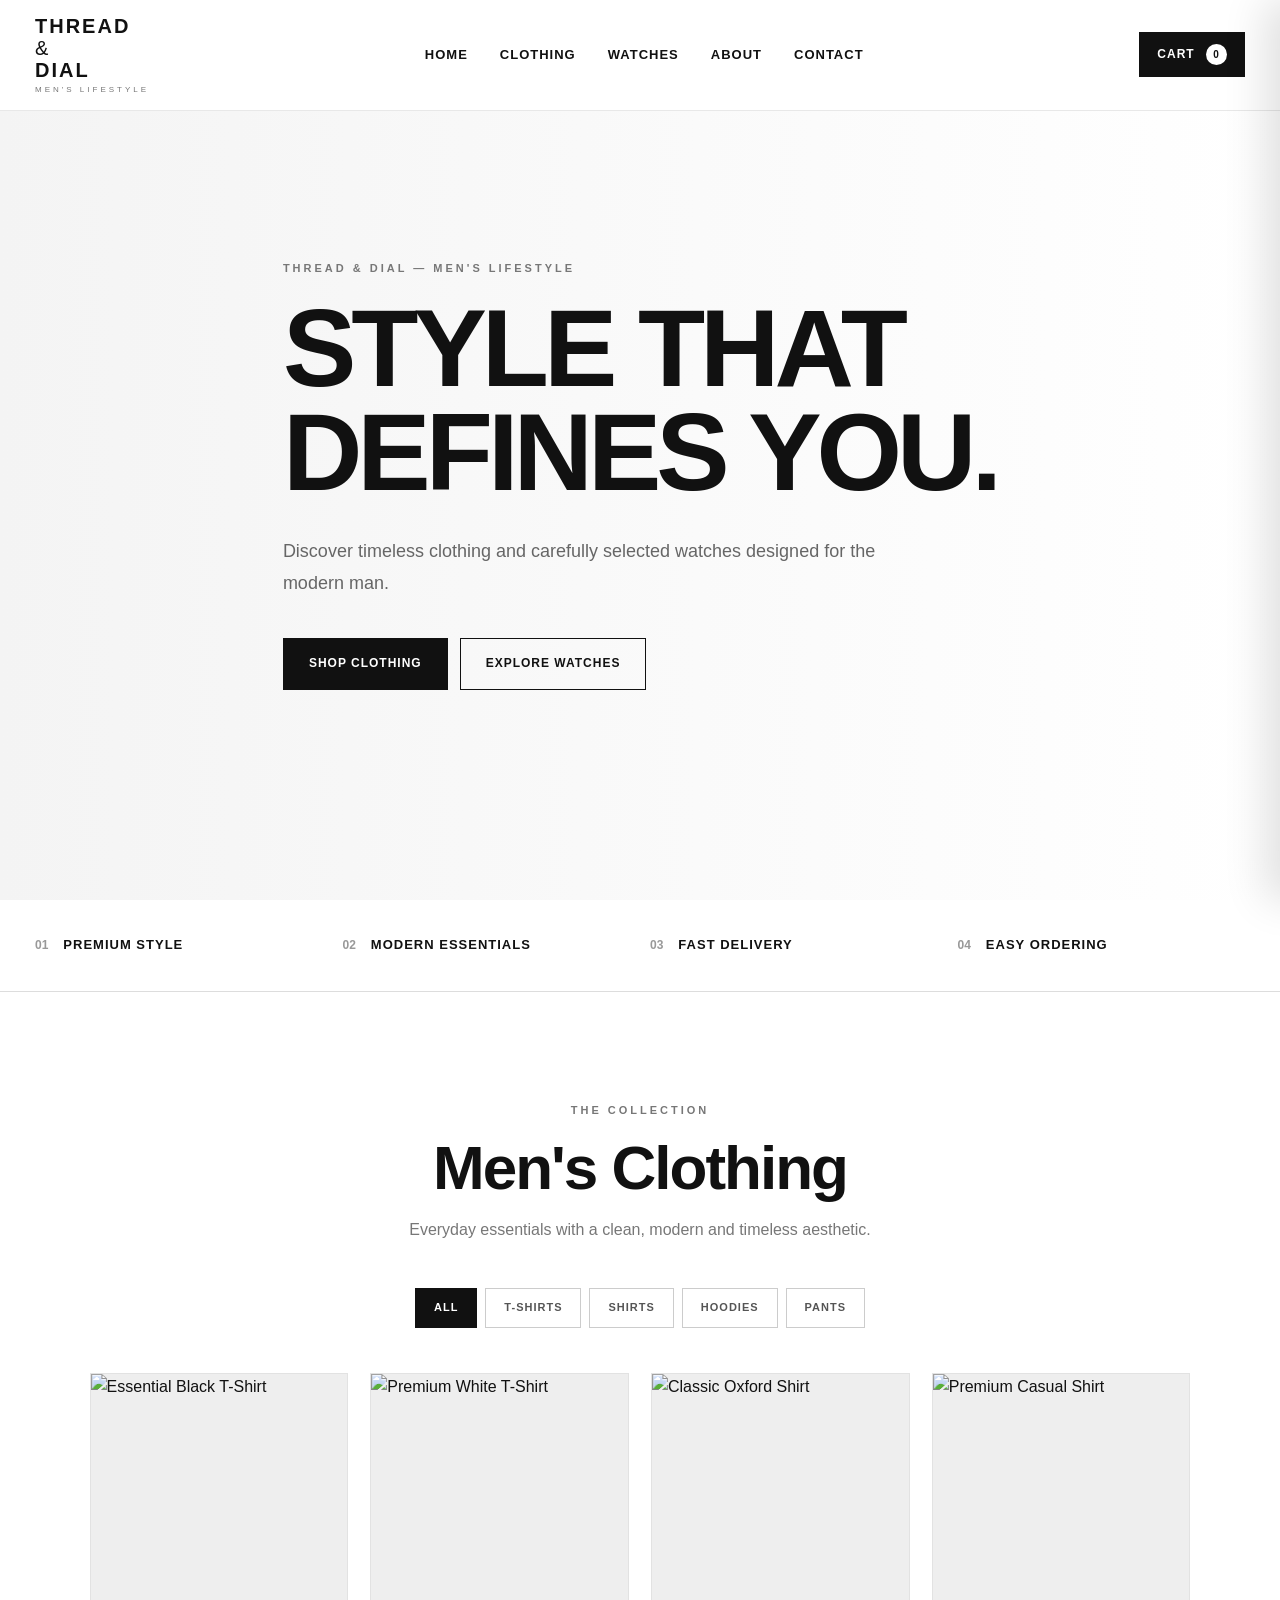
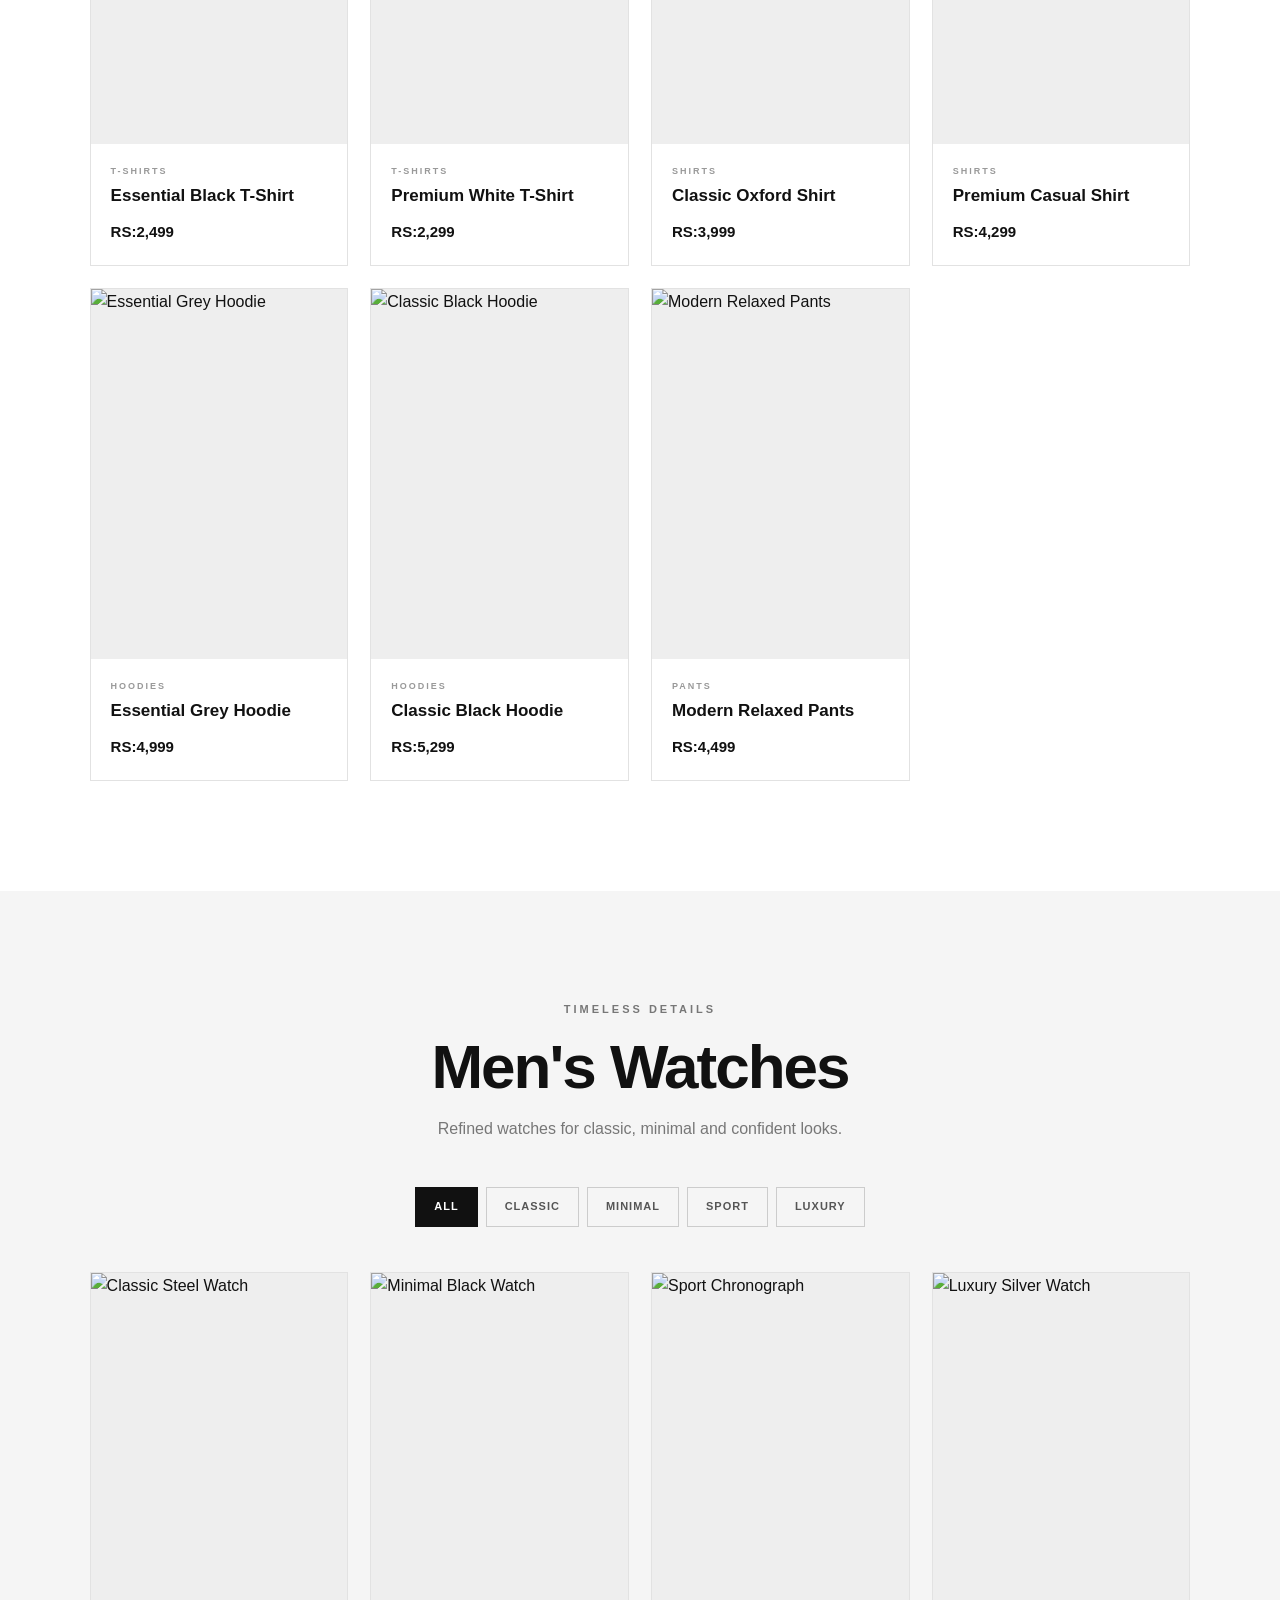
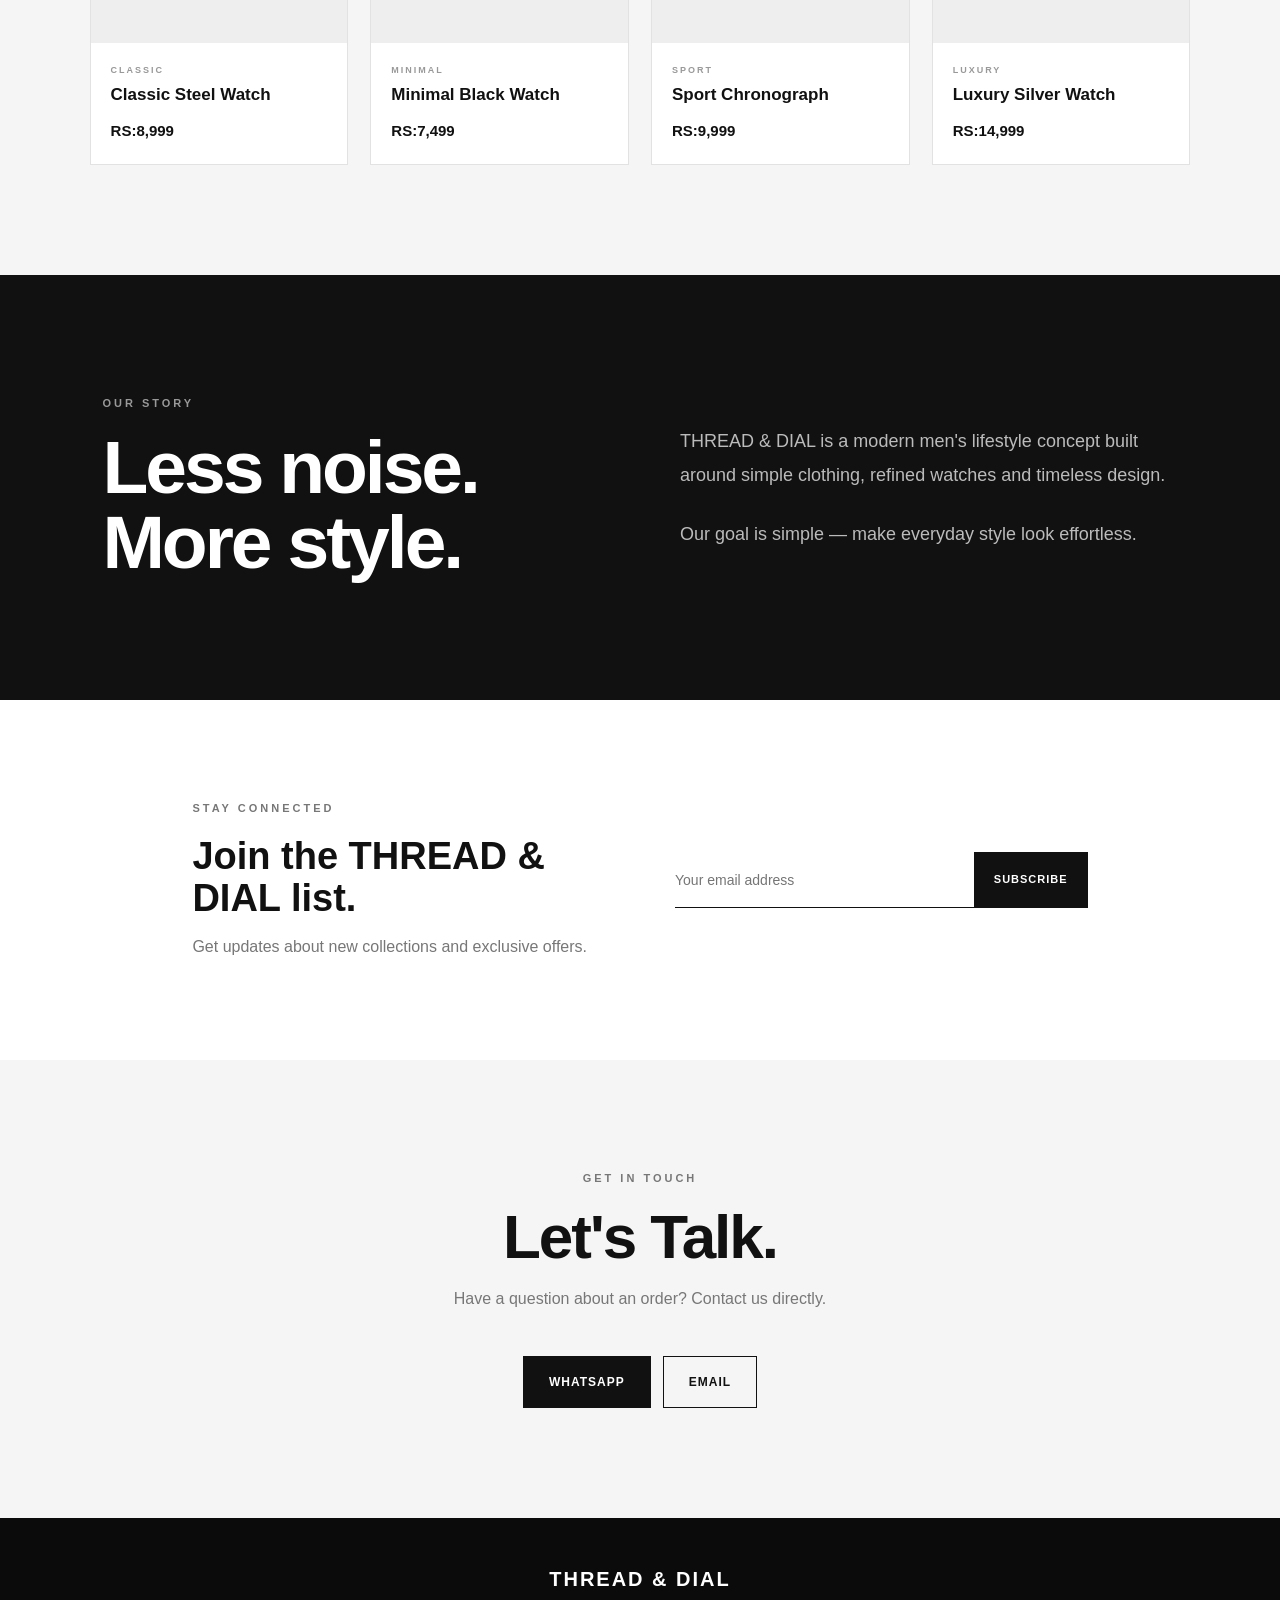
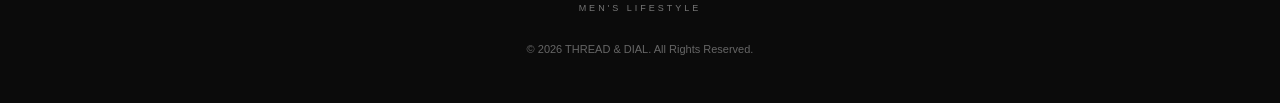
==== index.html @ 83abb614 "Create THREAD & DIAL website" ====
<!DOCTYPE html>
<html lang="en">

<head>
    <meta charset="UTF-8">
    <meta name="viewport" content="width=device-width, initial-scale=1.0">

    <title>THREAD & DIAL | Men's Lifestyle</title>

    <meta name="description"
        content="THREAD & DIAL — Modern men's clothing and watches. Timeless essentials designed for everyday style.">

    <link rel="stylesheet" href="style.css">
</head>

<body>

    <!-- ================= HEADER ================= -->

    <header class="header">

        <nav class="navbar">

            <a href="#home" class="logo">
                THREAD <span>&</span> DIAL
                <small>MEN'S LIFESTYLE</small>
            </a>

            <div class="nav-links" id="navLinks">
                <a href="#home">Home</a>
                <a href="#clothing">Clothing</a>
                <a href="#watches">Watches</a>
                <a href="#about">About</a>
                <a href="#contact">Contact</a>
            </div>

            <div class="nav-actions">

                <button class="cart-button" id="cartButton">
                    Cart
                    <span id="cartCount">0</span>
                </button>

                <button class="menu-button" id="menuButton">
                    ☰
                </button>

            </div>

        </nav>

    </header>


    <!-- ================= HERO ================= -->

    <main>

        <section class="hero" id="home">

            <div class="hero-content">

                <p class="eyebrow">
                    THREAD & DIAL — MEN'S LIFESTYLE
                </p>

                <h1>
                    STYLE THAT
                    <br>
                    DEFINES YOU.
                </h1>

                <p class="hero-text">
                    Discover timeless clothing and carefully
                    selected watches designed for the modern man.
                </p>

                <div class="hero-buttons">

                    <a href="#clothing" class="btn btn-dark">
                        Shop Clothing
                    </a>

                    <a href="#watches" class="btn btn-outline">
                        Explore Watches
                    </a>

                </div>

            </div>

        </section>


        <!-- ================= FEATURE STRIP ================= -->

        <section class="feature-strip">

            <div>
                <strong>01</strong>
                <span>Premium Style</span>
            </div>

            <div>
                <strong>02</strong>
                <span>Modern Essentials</span>
            </div>

            <div>
                <strong>03</strong>
                <span>Fast Delivery</span>
            </div>

            <div>
                <strong>04</strong>
                <span>Easy Ordering</span>
            </div>

        </section>


        <!-- ================= CLOTHING ================= -->

        <section class="products-section" id="clothing">

            <div class="section-heading">

                <p class="eyebrow">
                    THE COLLECTION
                </p>

                <h2>
                    Men's Clothing
                </h2>

                <p>
                    Everyday essentials with a clean,
                    modern and timeless aesthetic.
                </p>

            </div>


            <div class="filter-buttons clothing-filters">

                <button class="filter-btn active" data-filter="all">
                    All
                </button>

                <button class="filter-btn" data-filter="t-shirts">
                    T-Shirts
                </button>

                <button class="filter-btn" data-filter="shirts">
                    Shirts
                </button>

                <button class="filter-btn" data-filter="hoodies">
                    Hoodies
                </button>

                <button class="filter-btn" data-filter="pants">
                    Pants
                </button>

            </div>


            <div class="products-grid" id="clothingGrid"></div>

        </section>


        <!-- ================= WATCHES ================= -->

        <section class="products-section watches-section" id="watches">

            <div class="section-heading">

                <p class="eyebrow">
                    TIMELESS DETAILS
                </p>

                <h2>
                    Men's Watches
                </h2>

                <p>
                    Refined watches for classic,
                    minimal and confident looks.
                </p>

            </div>


            <div class="filter-buttons watch-filters">

                <button class="filter-btn watch-filter active"
                    data-filter="all">
                    All
                </button>

                <button class="filter-btn watch-filter"
                    data-filter="classic">
                    Classic
                </button>

                <button class="filter-btn watch-filter"
                    data-filter="minimal">
                    Minimal
                </button>

                <button class="filter-btn watch-filter"
                    data-filter="sport">
                    Sport
                </button>

                <button class="filter-btn watch-filter"
                    data-filter="luxury">
                    Luxury
                </button>

            </div>


            <div class="products-grid" id="watchesGrid"></div>

        </section>


        <!-- ================= ABOUT ================= -->

        <section class="about-section" id="about">

            <div class="about-grid">

                <div class="about-title">

                    <p class="eyebrow">
                        OUR STORY
                    </p>

                    <h2>
                        Less noise.
                        <br>
                        More style.
                    </h2>

                </div>


                <div class="about-text">

                    <p>
                        THREAD & DIAL is a modern men's lifestyle
                        concept built around simple clothing,
                        refined watches and timeless design.
                    </p>

                    <p>
                        Our goal is simple — make everyday style
                        look effortless.
                    </p>

                </div>

            </div>

        </section>


        <!-- ================= NEWSLETTER ================= -->

        <section class="newsletter">

            <div>

                <p class="eyebrow">
                    STAY CONNECTED
                </p>

                <h2>
                    Join the THREAD & DIAL list.
                </h2>

                <p>
                    Get updates about new collections
                    and exclusive offers.
                </p>

            </div>


            <form id="newsletterForm">

                <input
                    type="email"
                    placeholder="Your email address"
                    required
                >

                <button type="submit">
                    Subscribe
                </button>

                <span id="newsletterMessage"></span>

            </form>

        </section>


        <!-- ================= CONTACT ================= -->

        <section class="contact-section" id="contact">

            <div class="section-heading">

                <p class="eyebrow">
                    GET IN TOUCH
                </p>

                <h2>
                    Let's Talk.
                </h2>

                <p>
                    Have a question about an order?
                    Contact us directly.
                </p>

            </div>


            <div class="contact-buttons">

                <a
                    href="https://wa.me/923246387175"
                    target="_blank"
                    class="btn btn-dark"
                >
                    WhatsApp
                </a>

                <a
                    href="mailto:huzaifaanwar924@gmail.com"
                    class="btn btn-outline"
                >
                    Email
                </a>

            </div>

        </section>

    </main>


    <!-- ================= FOOTER ================= -->

    <footer>

        <div class="footer-logo">
            THREAD & DIAL
        </div>

        <p>
            MEN'S LIFESTYLE
        </p>

        <span>
            © 2026 THREAD & DIAL. All Rights Reserved.
        </span>

    </footer>


    <!-- ================= CART OVERLAY ================= -->

    <div
        class="overlay"
        id="checkoutOverlay"
    ></div>


    <!-- ================= CART DRAWER ================= -->

    <aside
        class="cart-drawer"
        id="cartDrawer"
    >

        <div class="cart-header">

            <div>
                <p class="eyebrow">
                    YOUR BAG
                </p>

                <h2>
                    Shopping Cart
                </h2>
            </div>

            <button id="closeCart">
                ×
            </button>

        </div>


        <div
            class="cart-items"
            id="cartItems"
        ></div>


        <div class="cart-footer">

            <div class="cart-total-row">

                <span>
                    Total
                </span>

                <strong id="cartTotal">
                    RS:0
                </strong>

            </div>


            <p class="delivery-note">
                Delivery charges: RS:200
            </p>


            <button
                class="checkout-button"
                id="checkoutButton"
            >
                Proceed to Checkout
            </button>

        </div>

    </aside>


    <!-- ================= CHECKOUT MODAL ================= -->

    <div
        class="checkout-modal"
        id="checkoutModal"
    >

        <div
            class="checkout-box"
            id="checkoutContent"
        >

            <div class="checkout-header">

                <div>

                    <p class="eyebrow">
                        ORDER DETAILS
                    </p>

                    <h2>
                        Checkout
                    </h2>

                </div>

                <button id="closeCheckout">
                    ×
                </button>

            </div>


            <form id="orderForm">

                <div class="checkout-grid">

                    <div class="form-group">

                        <label>
                            Full Name
                        </label>

                        <input
                            type="text"
                            id="customerName"
                            placeholder="Your full name"
                            required
                        >

                    </div>


                    <div class="form-group">

                        <label>
                            Phone Number
                        </label>

                        <input
                            type="tel"
                            id="customerPhone"
                            placeholder="03XX XXXXXXX"
                            required
                        >

                    </div>

                </div>


                <div class="form-group">

                    <label>
                        Delivery Address
                    </label>

                    <textarea
                        id="customerAddress"
                        placeholder="Enter complete delivery address"
                        required
                    ></textarea>

                </div>


                <div class="form-group">

                    <label>
                        Payment Method
                    </label>

                    <select
                        id="paymentMethod"
                        required
                    >

                        <option value="">
                            Select payment method
                        </option>

                        <option value="Cash on Delivery">
                            Cash on Delivery
                        </option>

                        <option value="Online Payment">
                            Online Payment
                        </option>

                    </select>

                </div>


                <div class="checkout-summary">

                    <div>
                        <span>
                            Products
                        </span>

                        <strong id="checkoutItemsCount">
                            0
                        </strong>
                    </div>


                    <div>
                        <span>
                            Subtotal
                        </span>

                        <strong id="checkoutSubtotal">
                            RS:0
                        </strong>
                    </div>


                    <div>
                        <span>
                            Delivery
                        </span>

                        <strong>
                            RS:200
                        </strong>
                    </div>


                    <div class="checkout-grand-total">

                        <span>
                            Total
                        </span>

                        <strong id="checkoutGrandTotal">
                            RS:0
                        </strong>

                    </div>

                </div>


                <button
                    type="submit"
                    class="place-order-button"
                >
                    Place Order
                </button>


                <p class="checkout-note">
                    After placing your order,
                    you can send the complete order
                    directly to WhatsApp.
                </p>

            </form>

        </div>

    </div>


    <script src="script.js"></script>

</body>

</html>
---- style.css ----
/* =====================================================
   THREAD & DIAL
   PROFESSIONAL E-COMMERCE STYLESHEET
===================================================== */


/* =====================================================
   GLOBAL
===================================================== */

* {
    margin: 0;
    padding: 0;
    box-sizing: border-box;
}

html {
    scroll-behavior: smooth;
}

body {
    font-family:
        Arial,
        Helvetica,
        sans-serif;

    color: #111;
    background: #fff;
    line-height: 1.6;
}

body.no-scroll {
    overflow: hidden;
}

button,
input,
textarea,
select {
    font: inherit;
}

button {
    cursor: pointer;
}

a {
    color: inherit;
    text-decoration: none;
}

img {
    max-width: 100%;
}


/* =====================================================
   HEADER
===================================================== */

.header {
    position: fixed;
    top: 0;
    left: 0;

    width: 100%;

    background: rgba(255,255,255,0.96);

    border-bottom: 1px solid #e8e8e8;

    z-index: 1000;

    backdrop-filter: blur(12px);
}

.navbar {
    max-width: 1300px;

    margin: auto;

    min-height: 82px;

    padding: 15px 35px;

    display: flex;

    align-items: center;

    justify-content: space-between;

    gap: 30px;
}


/* LOGO */

.logo {
    display: flex;

    flex-direction: column;

    font-size: 20px;

    font-weight: 800;

    letter-spacing: 2px;

    line-height: 1.1;

    white-space: nowrap;
}

.logo span {
    font-weight: 400;
}

.logo small {
    margin-top: 5px;

    font-size: 8px;

    letter-spacing: 3px;

    font-weight: 500;

    color: #777;
}


/* NAV LINKS */

.nav-links {
    display: flex;

    align-items: center;

    gap: 32px;
}

.nav-links a {
    font-size: 13px;

    font-weight: 600;

    text-transform: uppercase;

    letter-spacing: 1px;

    transition: 0.3s;
}

.nav-links a:hover {
    opacity: 0.45;
}


/* NAV ACTIONS */

.nav-actions {
    display: flex;

    align-items: center;

    gap: 15px;
}

.cart-button {
    border: 1px solid #111;

    background: #111;

    color: #fff;

    padding: 11px 17px;

    font-size: 12px;

    font-weight: 700;

    text-transform: uppercase;

    letter-spacing: 1px;

    transition: 0.3s;
}

.cart-button:hover {
    background: #333;
}

.cart-button span {
    display: inline-flex;

    align-items: center;

    justify-content: center;

    width: 21px;
    height: 21px;

    margin-left: 7px;

    border-radius: 50%;

    background: #fff;

    color: #111;

    font-size: 10px;
}

.menu-button {
    display: none;

    border: 0;

    background: none;

    font-size: 25px;
}


/* =====================================================
   HERO
===================================================== */

.hero {
    min-height: 100vh;

    padding: 150px 8% 100px;

    display: flex;

    align-items: center;

    background:
        linear-gradient(
            90deg,
            #f4f4f4 0%,
            #fff 100%
        );
}

.hero-content {
    max-width: 850px;

    margin: auto;
}

.eyebrow {
    margin-bottom: 18px;

    font-size: 11px;

    font-weight: 800;

    letter-spacing: 3px;

    text-transform: uppercase;

    color: #777;
}

.hero h1 {
    font-size: clamp(55px, 9vw, 110px);

    line-height: 0.95;

    letter-spacing: -5px;

    margin-bottom: 30px;
}

.hero-text {
    max-width: 600px;

    color: #666;

    font-size: 18px;

    line-height: 1.8;

    margin-bottom: 38px;
}

.hero-buttons {
    display: flex;

    flex-wrap: wrap;

    gap: 12px;
}


/* =====================================================
   BUTTONS
===================================================== */

.btn {
    display: inline-flex;

    align-items: center;

    justify-content: center;

    min-height: 52px;

    padding: 0 25px;

    font-size: 12px;

    font-weight: 800;

    letter-spacing: 1px;

    text-transform: uppercase;

    transition: 0.3s;
}

.btn-dark {
    background: #111;

    color: #fff;

    border: 1px solid #111;
}

.btn-dark:hover {
    background: #333;

    transform: translateY(-2px);
}

.btn-outline {
    background: transparent;

    color: #111;

    border: 1px solid #111;
}

.btn-outline:hover {
    background: #111;

    color: #fff;
}


/* =====================================================
   FEATURE STRIP
===================================================== */

.feature-strip {
    max-width: 1300px;

    margin: auto;

    padding: 35px;

    display: grid;

    grid-template-columns:
        repeat(4, 1fr);

    gap: 20px;

    border-bottom: 1px solid #ddd;
}

.feature-strip div {
    display: flex;

    align-items: center;

    gap: 15px;
}

.feature-strip strong {
    font-size: 12px;

    color: #999;
}

.feature-strip span {
    font-size: 13px;

    font-weight: 700;

    text-transform: uppercase;

    letter-spacing: 1px;
}


/* =====================================================
   PRODUCT SECTIONS
===================================================== */

.products-section {
    padding: 110px 7%;
}

.watches-section {
    background: #f5f5f5;
}

.section-heading {
    max-width: 700px;

    margin: 0 auto 45px;

    text-align: center;
}

.section-heading h2 {
    font-size: clamp(38px, 5vw, 62px);

    letter-spacing: -2px;

    line-height: 1;

    margin-bottom: 18px;
}

.section-heading > p:last-child {
    color: #777;

    font-size: 16px;
}


/* =====================================================
   FILTERS
===================================================== */

.filter-buttons {
    display: flex;

    justify-content: center;

    flex-wrap: wrap;

    gap: 8px;

    margin-bottom: 45px;
}

.filter-btn {
    background: transparent;

    border: 1px solid #ccc;

    padding: 10px 18px;

    color: #555;

    font-size: 11px;

    font-weight: 700;

    letter-spacing: 1px;

    text-transform: uppercase;

    transition: 0.3s;
}

.filter-btn:hover,
.filter-btn.active {
    background: #111;

    border-color: #111;

    color: #fff;
}


/* =====================================================
   PRODUCT GRID
===================================================== */

.products-grid {
    max-width: 1250px;

    margin: auto;

    display: grid;

    grid-template-columns:
        repeat(4, 1fr);

    gap: 22px;
}


/* =====================================================
   PRODUCT CARD
===================================================== */

.product-card {
    background: #fff;

    border: 1px solid #e2e2e2;

    overflow: hidden;

    transition: 0.35s;
}

.product-card:hover {
    transform: translateY(-6px);

    box-shadow:
        0 20px 45px rgba(0,0,0,0.08);
}

.product-image {
    position: relative;

    height: 370px;

    overflow: hidden;

    background: #eee;
}

.product-image img {
    width: 100%;

    height: 100%;

    object-fit: cover;

    display: block;

    transition: 0.5s;
}

.product-card:hover
.product-image img {
    transform: scale(1.05);
}


/* ADD BUTTON */

.product-add-btn {
    position: absolute;

    left: 15px;

    right: 15px;

    bottom: 15px;

    height: 48px;

    border: 0;

    background: #111;

    color: #fff;

    font-size: 11px;

    font-weight: 800;

    letter-spacing: 1px;

    text-transform: uppercase;

    opacity: 0;

    transform: translateY(10px);

    transition: 0.3s;
}

.product-card:hover
.product-add-btn {
    opacity: 1;

    transform: translateY(0);
}


/* PRODUCT INFO */

.product-info {
    padding: 20px;
}

.product-category {
    display: block;

    margin-bottom: 7px;

    color: #999;

    font-size: 9px;

    font-weight: 800;

    letter-spacing: 2px;

    text-transform: uppercase;
}

.product-info h3 {
    font-size: 17px;

    line-height: 1.3;

    margin-bottom: 12px;
}

.product-info strong {
    font-size: 15px;
}


/* =====================================================
   ABOUT
===================================================== */

.about-section {
    padding: 120px 8%;

    background: #111;

    color: #fff;
}

.about-grid {
    max-width: 1100px;

    margin: auto;

    display: grid;

    grid-template-columns:
        1fr 1fr;

    gap: 80px;

    align-items: center;
}

.about-section .eyebrow {
    color: #999;
}

.about-title h2 {
    font-size: clamp(42px, 6vw, 75px);

    line-height: 1;

    letter-spacing: -3px;
}

.about-text {
    color: #bbb;

    font-size: 18px;

    line-height: 1.9;
}

.about-text p + p {
    margin-top: 25px;
}


/* =====================================================
   NEWSLETTER
===================================================== */

.newsletter {
    max-width: 1100px;

    margin: auto;

    padding: 100px 8%;

    display: grid;

    grid-template-columns:
        1fr 1fr;

    gap: 70px;

    align-items: center;
}

.newsletter h2 {
    font-size: 38px;

    line-height: 1.1;

    margin-bottom: 15px;
}

.newsletter > div > p:last-child {
    color: #777;
}

.newsletter form {
    position: relative;

    display: flex;

    border-bottom: 1px solid #111;
}

.newsletter input {
    width: 100%;

    height: 55px;

    border: 0;

    outline: 0;

    font-size: 14px;
}

.newsletter button {
    border: 0;

    background: #111;

    color: #fff;

    padding: 0 20px;

    font-size: 11px;

    font-weight: 800;

    text-transform: uppercase;

    letter-spacing: 1px;
}

#newsletterMessage {
    position: absolute;

    left: 0;

    top: 65px;

    font-size: 12px;

    color: #555;
}


/* =====================================================
   CONTACT
===================================================== */

.contact-section {
    padding: 110px 8%;

    background: #f5f5f5;

    text-align: center;
}

.contact-buttons {
    display: flex;

    justify-content: center;

    flex-wrap: wrap;

    gap: 12px;
}


/* =====================================================
   FOOTER
===================================================== */

footer {
    padding: 45px 20px;

    background: #0b0b0b;

    color: #fff;

    text-align: center;
}

.footer-logo {
    font-size: 20px;

    font-weight: 800;

    letter-spacing: 2px;
}

footer p {
    margin-top: 6px;

    color: #777;

    font-size: 9px;

    letter-spacing: 3px;
}

footer span {
    display: block;

    margin-top: 25px;

    color: #666;

    font-size: 11px;
}


/* =====================================================
   OVERLAY
===================================================== */

.overlay {
    position: fixed;

    inset: 0;

    background: rgba(0,0,0,0.5);

    opacity: 0;

    visibility: hidden;

    transition: 0.3s;

    z-index: 1500;
}

.overlay.show {
    opacity: 1;

    visibility: visible;
}


/* =====================================================
   CART DRAWER
===================================================== */

.cart-drawer {
    position: fixed;

    top: 0;

    right: 0;

    width: min(450px, 92vw);

    height: 100vh;

    background: #fff;

    z-index: 1600;

    display: flex;

    flex-direction: column;

    transform: translateX(100%);

    transition: transform 0.4s ease;

    box-shadow:
        -15px 0 40px rgba(0,0,0,0.12);
}

.cart-drawer.show {
    transform: translateX(0);
}


/* CART HEADER */

.cart-header {
    padding: 28px;

    display: flex;

    align-items: center;

    justify-content: space-between;

    border-bottom: 1px solid #eee;
}

.cart-header .eyebrow {
    margin-bottom: 5px;
}

.cart-header h2 {
    font-size: 24px;
}

.cart-header button,
.checkout-header button {
    border: 0;

    background: none;

    font-size: 30px;

    line-height: 1;
}


/* CART ITEMS */

.cart-items {
    flex: 1;

    overflow-y: auto;

    padding: 25px;
}

.cart-item {
    display: grid;

    grid-template-columns: 75px 1fr auto;

    gap: 15px;

    padding-bottom: 20px;

    margin-bottom: 20px;

    border-bottom: 1px solid #eee;
}

.cart-item > img {
    width: 75px;

    height: 90px;

    object-fit: cover;
}

.cart-item-info h4 {
    font-size: 14px;

    line-height: 1.3;

    margin-bottom: 7px;
}

.cart-item-info p {
    color: #777;

    font-size: 12px;

    margin-bottom: 10px;
}

.cart-item-total {
    font-size: 12px;

    white-space: nowrap;
}


/* QUANTITY */

.quantity-controls {
    display: flex;

    align-items: center;

    gap: 12px;

    margin-bottom: 9px;
}

.quantity-controls button {
    width: 25px;

    height: 25px;

    border: 1px solid #ccc;

    background: #fff;
}

.quantity-controls span {
    font-size: 12px;

    font-weight: 700;
}

.remove-item {
    border: 0;

    background: none;

    color: #999;

    font-size: 10px;

    text-decoration: underline;
}


/* EMPTY */

.cart-empty {
    padding: 70px 20px;

    text-align: center;
}

.cart-empty h3 {
    margin-bottom: 8px;
}

.cart-empty p {
    color: #888;

    font-size: 13px;
}


/* CART FOOTER */

.cart-footer {
    padding: 25px;

    border-top: 1px solid #eee;
}

.cart-total-row {
    display: flex;

    align-items: center;

    justify-content: space-between;

    margin-bottom: 5px;
}

.cart-total-row span {
    color: #777;

    font-size: 13px;
}

.cart-total-row strong {
    font-size: 20px;
}

.delivery-note {
    color: #999;

    font-size: 11px;

    margin-bottom: 18px;
}

.checkout-button {
    width: 100%;

    height: 52px;

    border: 0;

    background: #111;

    color: #fff;

    font-size: 11px;

    font-weight: 800;

    letter-spacing: 1px;

    text-transform: uppercase;

    transition: 0.3s;
}

.checkout-button:hover {
    background: #333;
}


/* =====================================================
   CHECKOUT MODAL
===================================================== */

.checkout-modal {
    position: fixed;

    inset: 0;

    z-index: 2000;

    display: flex;

    align-items: center;

    justify-content: center;

    padding: 20px;

    background: rgba(0,0,0,0.6);

    opacity: 0;

    visibility: hidden;

    transition: 0.3s;
}

.checkout-modal.show {
    opacity: 1;

    visibility: visible;
}

.checkout-box {
    width: min(700px, 100%);

    max-height: 92vh;

    overflow-y: auto;

    background: #fff;

    padding: 35px;

    box-shadow:
        0 25px 80px rgba(0,0,0,0.25);
}

.checkout-header {
    display: flex;

    align-items: flex-start;

    justify-content: space-between;

    padding-bottom: 25px;

    margin-bottom: 25px;

    border-bottom: 1px solid #eee;
}

.checkout-header h2 {
    font-size: 32px;
}

.checkout-header .eyebrow {
    margin-bottom: 5px;
}


/* FORM */

.checkout-grid {
    display: grid;

    grid-template-columns:
        1fr 1fr;

    gap: 15px;
}

.form-group {
    margin-bottom: 18px;
}

.form-group label {
    display: block;

    margin-bottom: 7px;

    font-size: 11px;

    font-weight: 800;

    letter-spacing: 1px;

    text-transform: uppercase;
}

.form-group input,
.form-group textarea,
.form-group select {
    width: 100%;

    border: 1px solid #ddd;

    background: #fff;

    outline: none;

    padding: 14px;

    font-size: 13px;

    transition: 0.2s;
}

.form-group textarea {
    height: 100px;

    resize: vertical;
}

.form-group input:focus,
.form-group textarea:focus,
.form-group select:focus {
    border-color: #111;
}


/* CHECKOUT SUMMARY */

.checkout-summary {
    padding: 20px;

    margin: 20px 0;

    background: #f6f6f6;
}

.checkout-summary > div {
    display: flex;

    align-items: center;

    justify-content: space-between;

    padding: 7px 0;

    font-size: 13px;
}

.checkout-summary > div span {
    color: #777;
}

.checkout-grand-total {
    margin-top: 10px;

    padding-top: 15px !important;

    border-top: 1px solid #ddd;

    font-size: 17px !important;
}

.checkout-grand-total strong {
    font-size: 20px;
}


/* PLACE ORDER */

.place-order-button {
    width: 100%;

    height: 55px;

    border: 0;

    background: #111;

    color: #fff;

    font-size: 12px;

    font-weight: 800;

    letter-spacing: 1px;

    text-transform: uppercase;
}

.place-order-button:hover {
    background: #333;
}

.checkout-note {
    margin-top: 12px;

    color: #999;

    font-size: 11px;

    text-align: center;
}


/* =====================================================
   ORDER SUCCESS
===================================================== */

.order-success {
    padding: 30px 10px;

    text-align: center;
}

.success-icon {
    width: 65px;

    height: 65px;

    margin: 0 auto 25px;

    display: flex;

    align-items: center;

    justify-content: center;

    border-radius: 50%;

    background: #111;

    color: #fff;

    font-size: 28px;
}

.order-success h2 {
    font-size: 35px;

    margin-bottom: 15px;
}

.order-success > p {
    color: #777;

    margin-bottom: 10px;
}

.success-actions {
    display: flex;

    flex-direction: column;

    gap: 10px;

    margin-top: 30px;
}

.whatsapp-btn,
.continue-btn {
    display: flex;

    align-items: center;

    justify-content: center;

    min-height: 52px;

    border: 0;

    font-size: 11px;

    font-weight: 800;

    letter-spacing: 1px;

    text-transform: uppercase;
}

.whatsapp-btn {
    background: #111;

    color: #fff;
}

.continue-btn {
    background: #eee;

    color: #111;
}


/* =====================================================
   MOBILE
===================================================== */

@media (max-width: 1000px) {

    .products-grid {
        grid-template-columns:
            repeat(3, 1fr);
    }

    .nav-links {
        gap: 18px;
    }

}


@media (max-width: 768px) {

    .navbar {
        min-height: 70px;

        padding: 12px 20px;
    }

    .logo {
        font-size: 16px;
    }

    .logo small {
        font-size: 7px;
    }

    .nav-links {
        position: absolute;

        top: 70px;

        left: 0;

        width: 100%;

        padding: 25px;

        background: #fff;

        border-bottom: 1px solid #eee;

        display: none;

        flex-direction: column;

        align-items: center;

        gap: 20px;

        box-shadow:
            0 15px 30px rgba(0,0,0,0.08);
    }

    .nav-links.show {
        display: flex;
    }

    .menu-button {
        display: block;
    }

    .hero {
        min-height: 90vh;

        padding: 130px 25px 80px;
    }

    .hero h1 {
        font-size: clamp(48px, 15vw, 75px);

        letter-spacing: -3px;
    }

    .hero-text {
        font-size: 16px;
    }

    .feature-strip {
        grid-template-columns:
            repeat(2, 1fr);

        padding: 25px 20px;
    }

    .products-section {
        padding: 80px 20px;
    }

    .products-grid {
        grid-template-columns:
            repeat(2, 1fr);

        gap: 15px;
    }

    .product-image {
        height: 280px;
    }

    .product-add-btn {
        opacity: 1;

        transform: none;

        left: 10px;

        right: 10px;

        bottom: 10px;

        height: 42px;
    }

    .product-info {
        padding: 15px;
    }

    .product-info h3 {
        font-size: 14px;
    }

    .about-section {
        padding: 80px 25px;
    }

    .about-grid {
        grid-template-columns: 1fr;

        gap: 40px;
    }

    .newsletter {
        grid-template-columns: 1fr;

        gap: 30px;

        padding: 80px 25px;
    }

    .newsletter h2 {
        font-size: 32px;
    }

    .contact-section {
        padding: 80px 25px;
    }

    .checkout-grid {
        grid-template-columns: 1fr;
    }

    .checkout-box {
        padding: 25px;

        max-height: 95vh;
    }

}


@media (max-width: 500px) {

    .nav-actions {
        gap: 8px;
    }

    .cart-button {
        padding: 9px 10px;

        font-size: 10px;
    }

    .products-grid {
        grid-template-columns: 1fr;
    }

    .product-image {
        height: 380px;
    }

    .feature-strip {
        grid-template-columns: 1fr;
    }

    .hero-buttons,
    .hero-buttons .btn {
        width: 100%;
    }

    .filter-buttons {
        gap: 6px;
    }

    .filter-btn {
        padding: 9px 12px;

        font-size: 9px;
    }

    .checkout-box {
        padding: 20px;
    }

    .checkout-header h2 {
        font-size: 26px;
    }

    .cart-item {
        grid-template-columns:
            60px 1fr;
    }

    .cart-item > img {
        width: 60px;

        height: 75px;
    }

    .cart-item-total {
        display: none;
    }

}
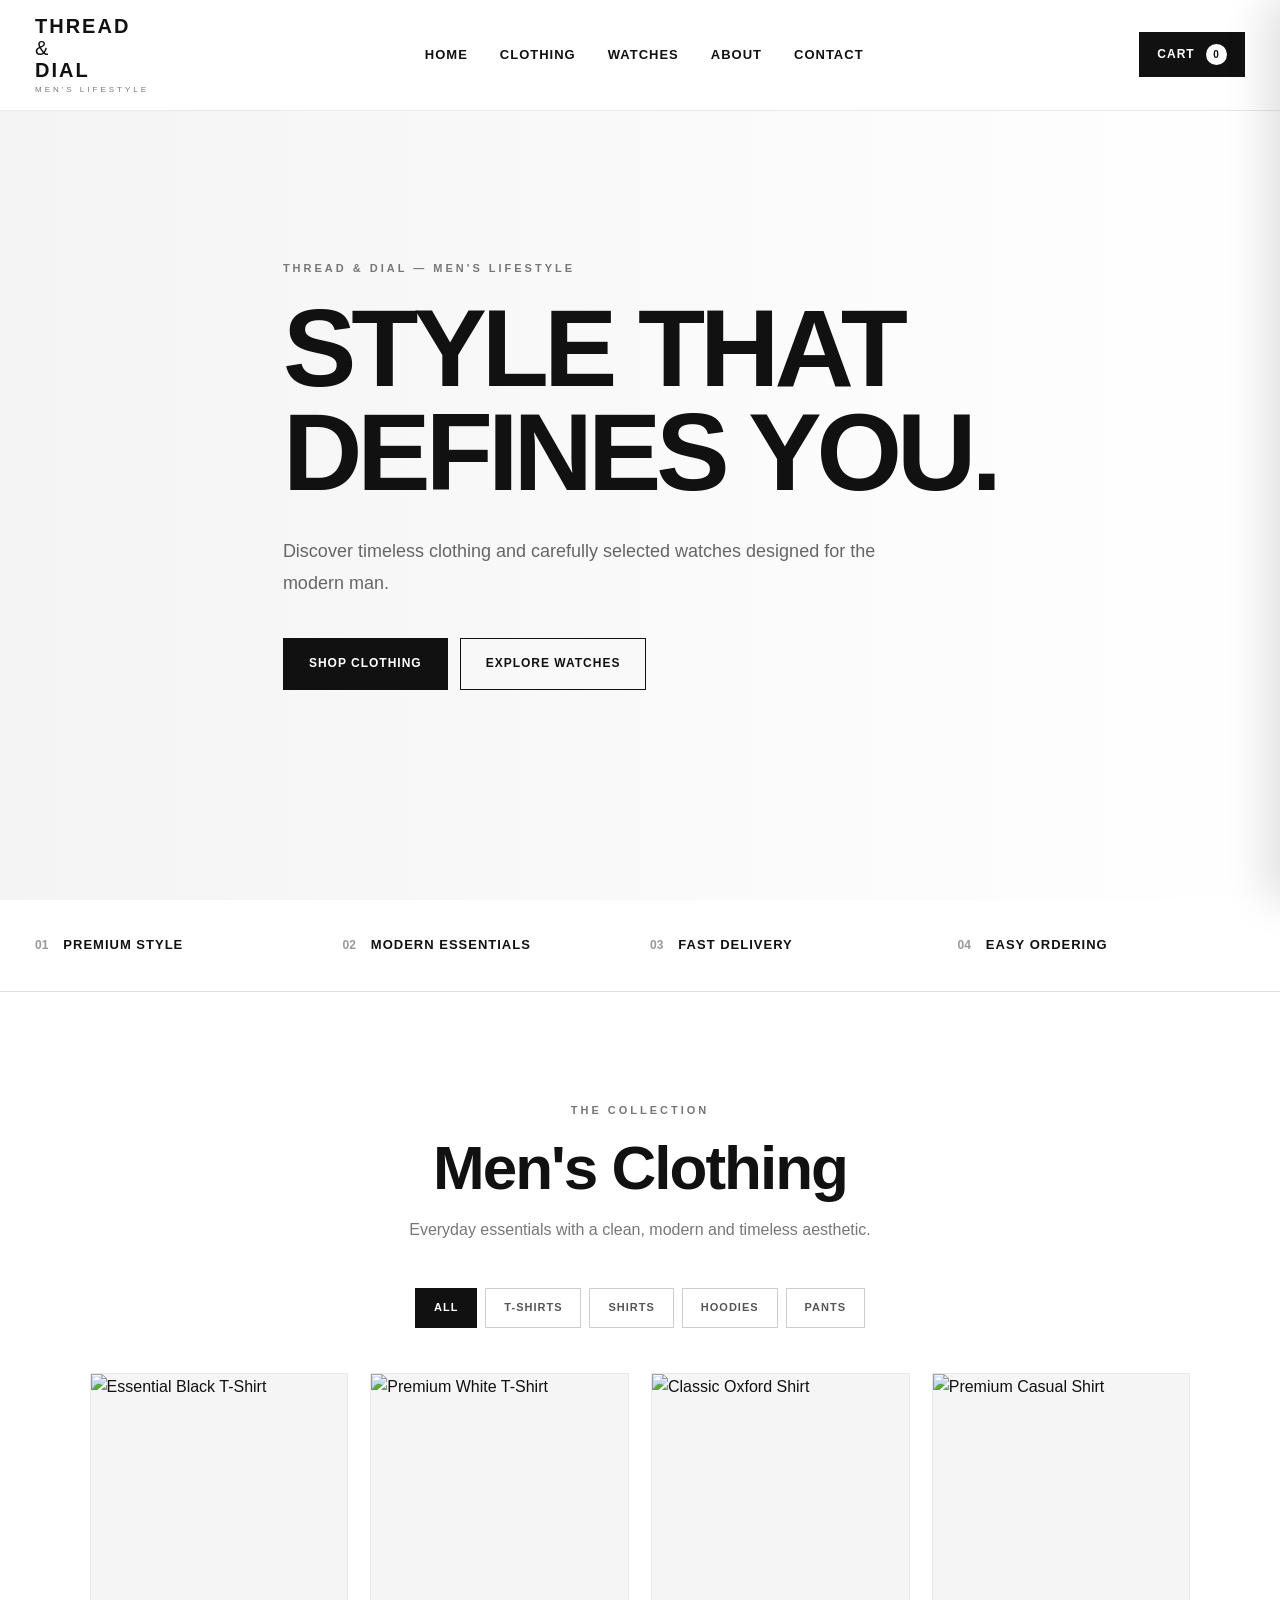
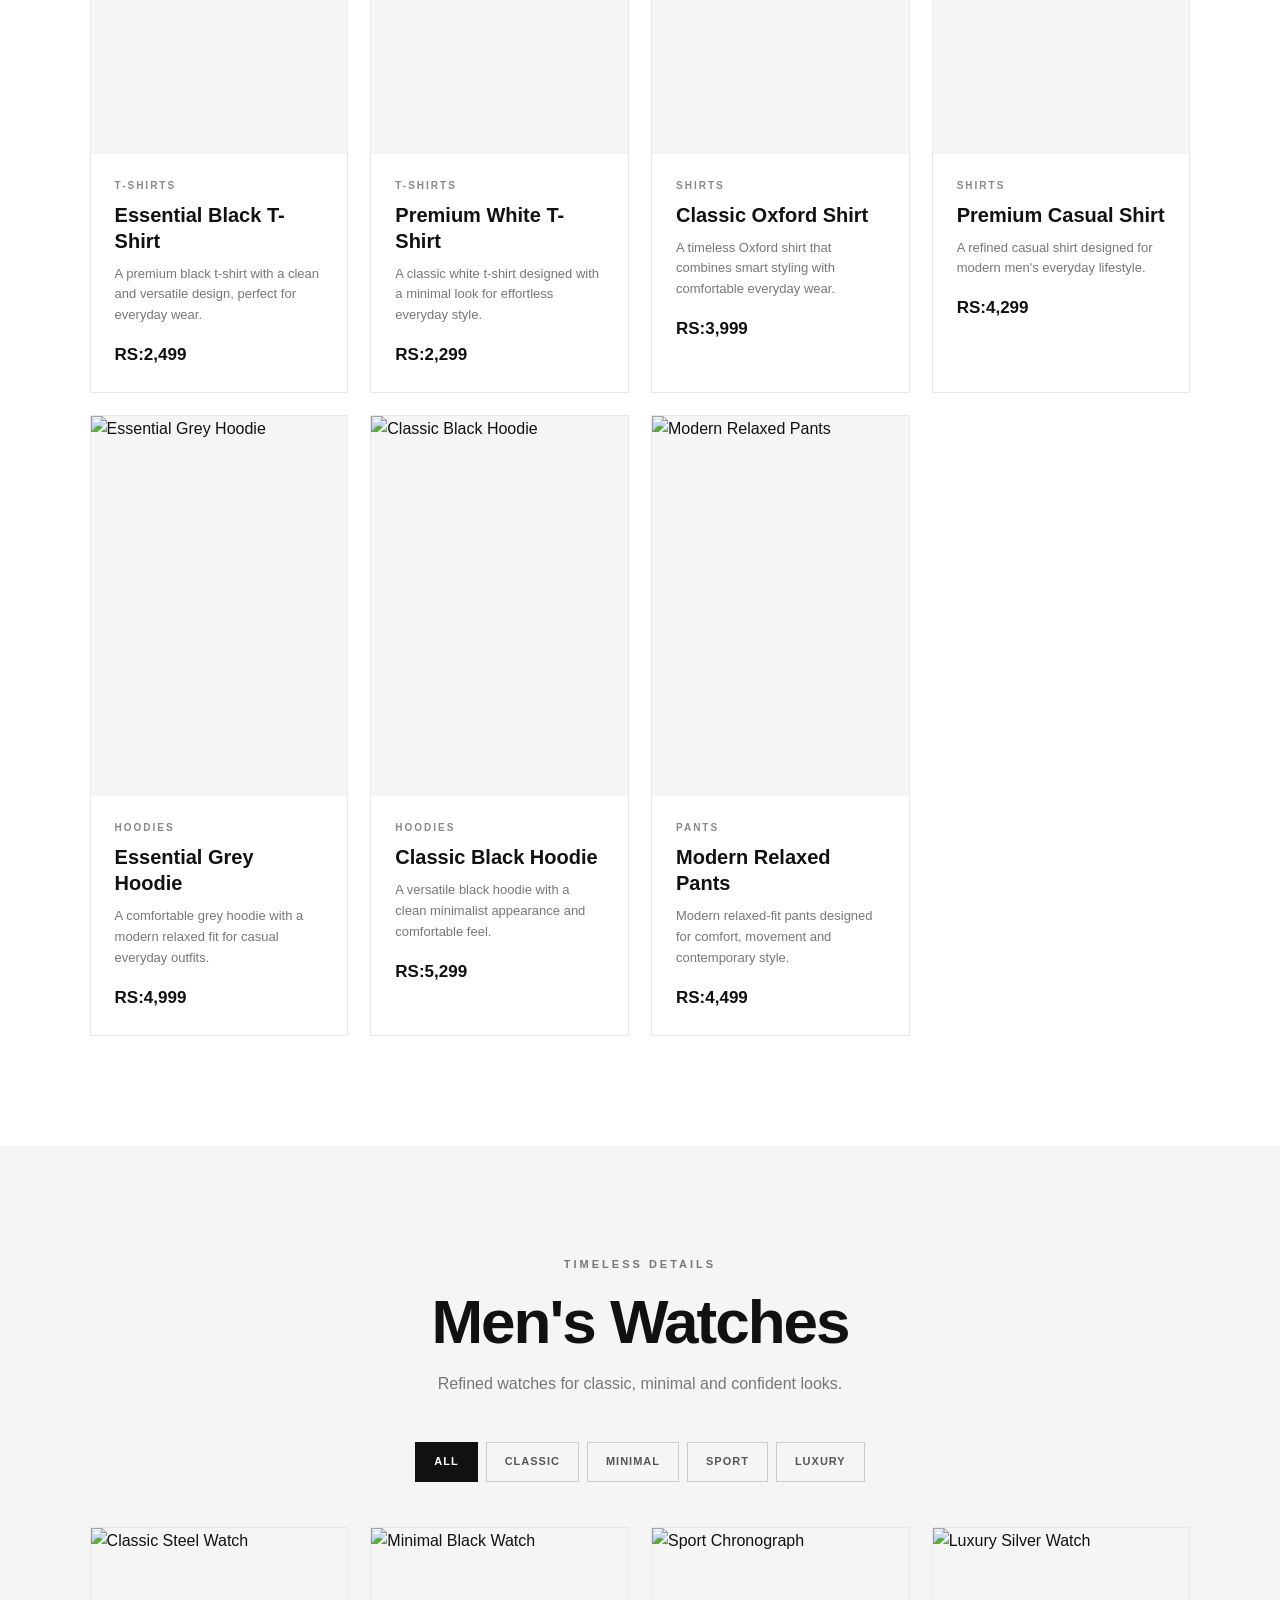
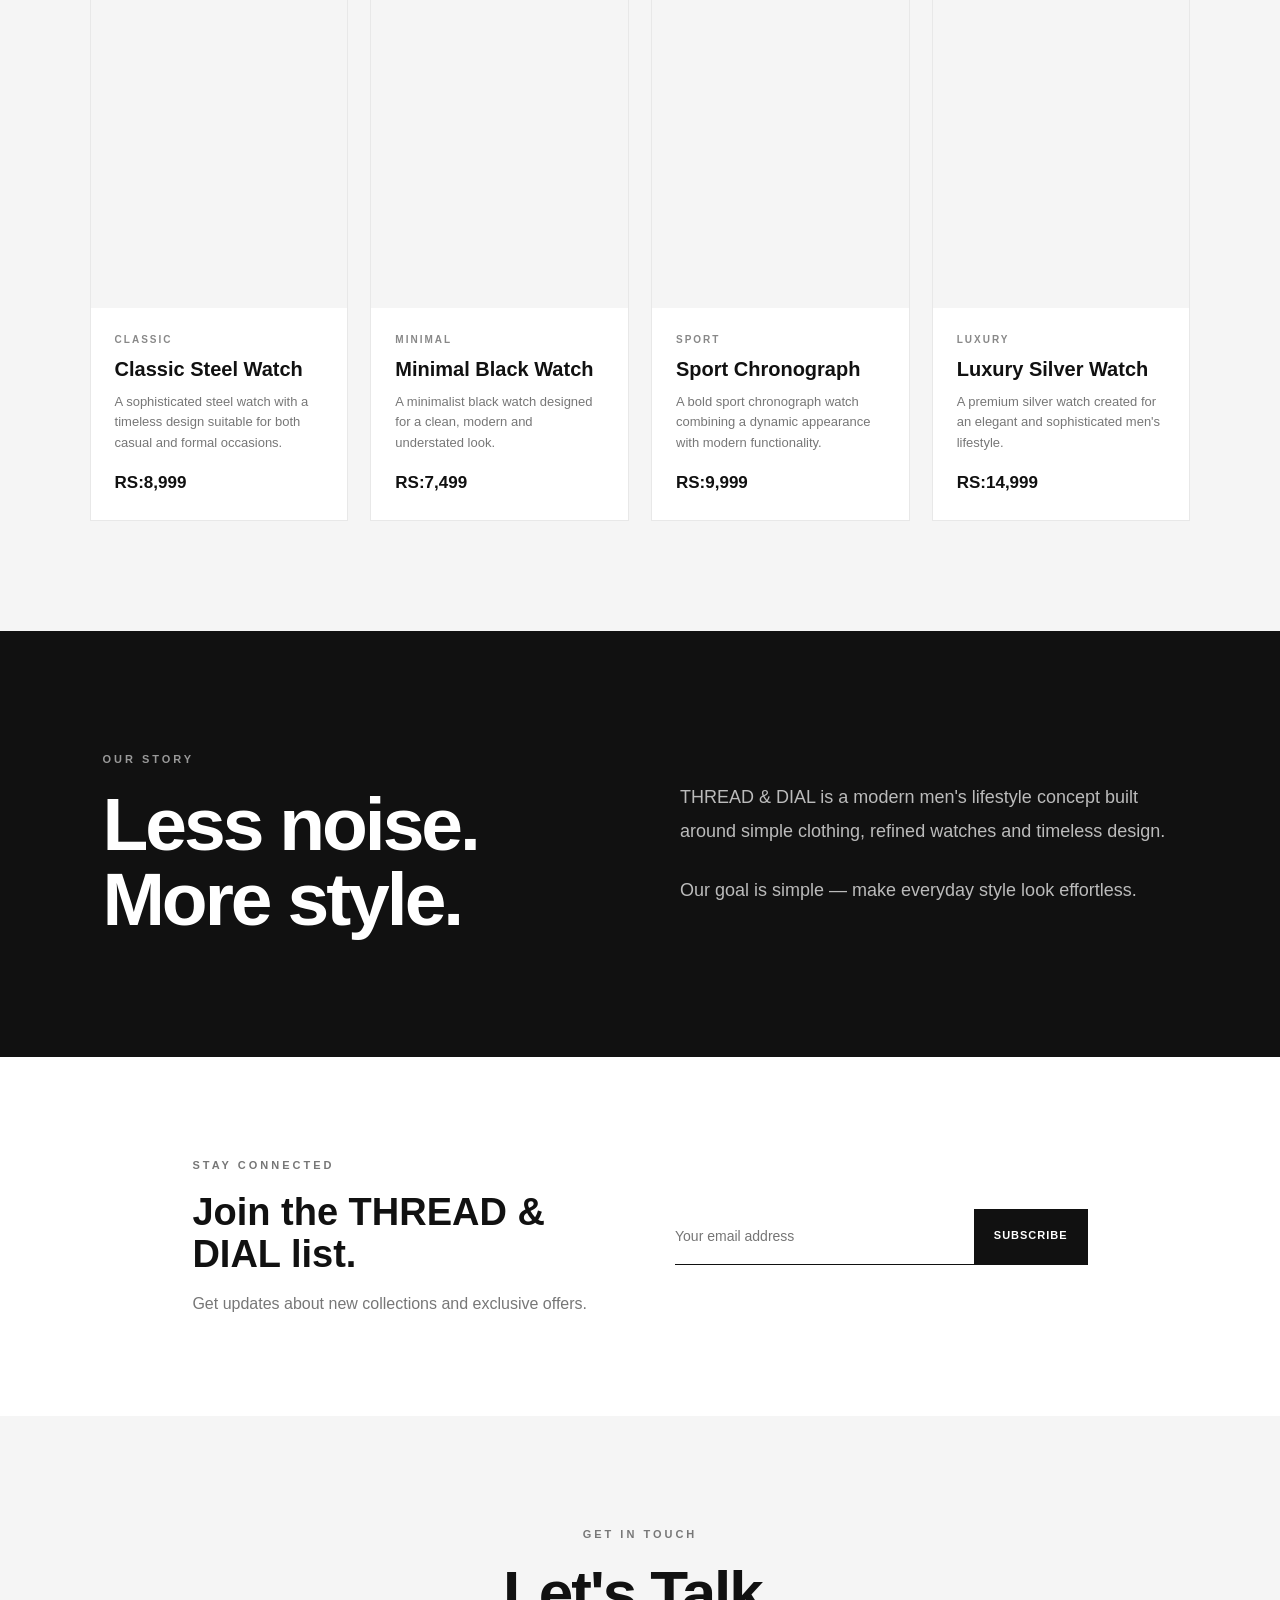
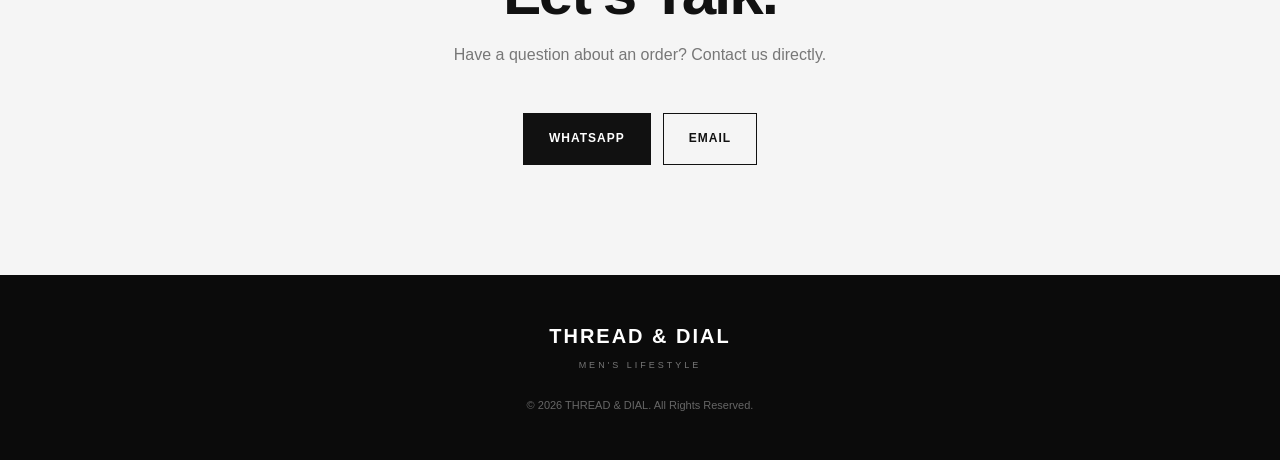
==== commit 8db62904: "Add professional product cards and details modal" ====
--- a/index.html
+++ b/index.html
@@ -12,7 +12,39 @@
 
     <link rel="stylesheet" href="style.css">
 </head>
-
+<!-- PRODUCT DETAILS MODAL -->
+
+<div class="product-modal" id="productModal">
+
+    <div class="product-modal-content">
+
+        <button class="product-modal-close" id="closeProductModal">
+            ×
+        </button>
+
+        <div class="product-modal-image">
+            <img id="modalProductImage" src="" alt="">
+        </div>
+
+        <div class="product-modal-info">
+
+            <span id="modalProductCategory"></span>
+
+            <h2 id="modalProductName"></h2>
+
+            <p id="modalProductDescription"></p>
+
+            <strong id="modalProductPrice"></strong>
+
+            <button id="modalAddToCart" class="modal-add-btn">
+                Add to Cart
+            </button>
+
+        </div>
+
+    </div>
+
+</div>
 <body>
 
     <!-- ================= HEADER ================= -->
--- a/style.css
+++ b/style.css
@@ -1626,4 +1626,357 @@
         display: none;
     }
 
+}
+/* =====================================================
+   PRODUCT DETAILS MODAL
+===================================================== */
+
+.product-modal {
+    position: fixed;
+    inset: 0;
+    background: rgba(0, 0, 0, 0.65);
+
+    display: none;
+    align-items: center;
+    justify-content: center;
+
+    padding: 20px;
+    z-index: 3000;
+}
+
+.product-modal.show {
+    display: flex;
+}
+
+.product-modal-content {
+    position: relative;
+
+    width: 100%;
+    max-width: 850px;
+    max-height: 90vh;
+
+    background: #fff;
+
+    display: grid;
+    grid-template-columns: 1fr 1fr;
+
+    overflow: hidden;
+
+    animation: productModalIn 0.3s ease;
+}
+
+@keyframes productModalIn {
+    from {
+        opacity: 0;
+        transform: translateY(20px) scale(0.98);
+    }
+
+    to {
+        opacity: 1;
+        transform: translateY(0) scale(1);
+    }
+}
+
+
+/* CLOSE BUTTON */
+
+.product-modal-close {
+    position: absolute;
+
+    top: 15px;
+    right: 15px;
+
+    width: 40px;
+    height: 40px;
+
+    border: none;
+    border-radius: 50%;
+
+    background: #fff;
+
+    font-size: 25px;
+    line-height: 1;
+
+    cursor: pointer;
+
+    z-index: 5;
+
+    box-shadow: 0 5px 15px rgba(0, 0, 0, 0.12);
+}
+
+.product-modal-close:hover {
+    background: #111;
+    color: #fff;
+}
+
+
+/* IMAGE */
+
+.product-modal-image {
+    height: 600px;
+    background: #f5f5f5;
+}
+
+.product-modal-image img {
+    width: 100%;
+    height: 100%;
+
+    display: block;
+
+    object-fit: cover;
+}
+
+
+/* PRODUCT INFORMATION */
+
+.product-modal-info {
+    padding: 60px 45px;
+
+    display: flex;
+    flex-direction: column;
+    justify-content: center;
+}
+
+.product-modal-info span {
+    margin-bottom: 15px;
+
+    font-size: 11px;
+    font-weight: 700;
+
+    letter-spacing: 2px;
+    text-transform: uppercase;
+
+    color: #777;
+}
+
+.product-modal-info h2 {
+    margin-bottom: 20px;
+
+    font-size: 34px;
+    line-height: 1.15;
+}
+
+.product-modal-info p {
+    margin-bottom: 25px;
+
+    color: #666;
+
+    font-size: 15px;
+    line-height: 1.8;
+}
+
+.product-modal-info strong {
+    margin-bottom: 30px;
+
+    font-size: 22px;
+}
+
+
+/* ADD TO CART */
+
+.modal-add-btn {
+    width: 100%;
+
+    padding: 16px 20px;
+
+    border: none;
+
+    background: #111;
+    color: #fff;
+
+    font-size: 14px;
+    font-weight: 700;
+
+    cursor: pointer;
+
+    transition: 0.3s;
+}
+
+.modal-add-btn:hover {
+    background: #333;
+    transform: translateY(-2px);
+}
+
+
+/* MOBILE */
+
+@media (max-width: 768px) {
+
+    .product-modal {
+        padding: 15px;
+    }
+
+    .product-modal-content {
+        grid-template-columns: 1fr;
+
+        max-height: 92vh;
+
+        overflow-y: auto;
+    }
+
+    .product-modal-image {
+        height: 320px;
+    }
+
+    .product-modal-info {
+        padding: 30px 25px;
+    }
+
+    .product-modal-info h2 {
+        font-size: 27px;
+    }
+
+}
+/* =====================================================
+   PROFESSIONAL PRODUCT CARDS
+===================================================== */
+
+.product-card {
+    position: relative;
+    background: #fff;
+    border: 1px solid #e8e8e8;
+    overflow: hidden;
+    cursor: pointer;
+    transition: transform 0.3s ease, box-shadow 0.3s ease;
+}
+
+.product-card:hover {
+    transform: translateY(-6px);
+    box-shadow: 0 18px 40px rgba(0, 0, 0, 0.10);
+}
+
+
+/* =====================================================
+   PRODUCT IMAGE
+===================================================== */
+
+.product-image {
+    position: relative;
+    height: 380px;
+    overflow: hidden;
+    background: #f5f5f5;
+}
+
+.product-image img {
+    width: 100%;
+    height: 100%;
+    display: block;
+    object-fit: cover;
+    transition: transform 0.5s ease;
+}
+
+.product-card:hover .product-image img {
+    transform: scale(1.05);
+}
+
+
+/* =====================================================
+   ADD TO CART BUTTON
+===================================================== */
+
+.product-add-btn {
+    position: absolute;
+    left: 20px;
+    right: 20px;
+    bottom: 20px;
+
+    padding: 14px;
+
+    border: none;
+    background: #111;
+    color: #fff;
+
+    font-size: 13px;
+    font-weight: 700;
+    letter-spacing: 0.5px;
+
+    cursor: pointer;
+
+    opacity: 0;
+    transform: translateY(10px);
+
+    transition: 0.3s ease;
+}
+
+.product-card:hover .product-add-btn {
+    opacity: 1;
+    transform: translateY(0);
+}
+
+.product-add-btn:hover {
+    background: #333;
+}
+
+
+/* =====================================================
+   PRODUCT INFORMATION
+===================================================== */
+
+.product-info {
+    padding: 24px;
+}
+
+.product-category {
+    display: block;
+
+    margin-bottom: 8px;
+
+    font-size: 10px;
+    font-weight: 700;
+
+    letter-spacing: 2px;
+    text-transform: uppercase;
+
+    color: #888;
+}
+
+.product-info h3 {
+    margin: 0 0 10px;
+
+    font-size: 20px;
+    line-height: 1.3;
+}
+
+.product-description {
+    margin: 0 0 15px;
+
+    color: #777;
+
+    font-size: 13px;
+    line-height: 1.6;
+}
+
+.product-info strong {
+    font-size: 17px;
+    font-weight: 700;
+}
+
+
+/* =====================================================
+   MOBILE
+===================================================== */
+
+@media (max-width: 768px) {
+
+    .product-image {
+        height: 300px;
+    }
+
+    .product-add-btn {
+        opacity: 1;
+        transform: translateY(0);
+
+        left: 15px;
+        right: 15px;
+        bottom: 15px;
+    }
+
+    .product-info {
+        padding: 20px;
+    }
+
+    .product-info h3 {
+        font-size: 18px;
+    }
+
 }
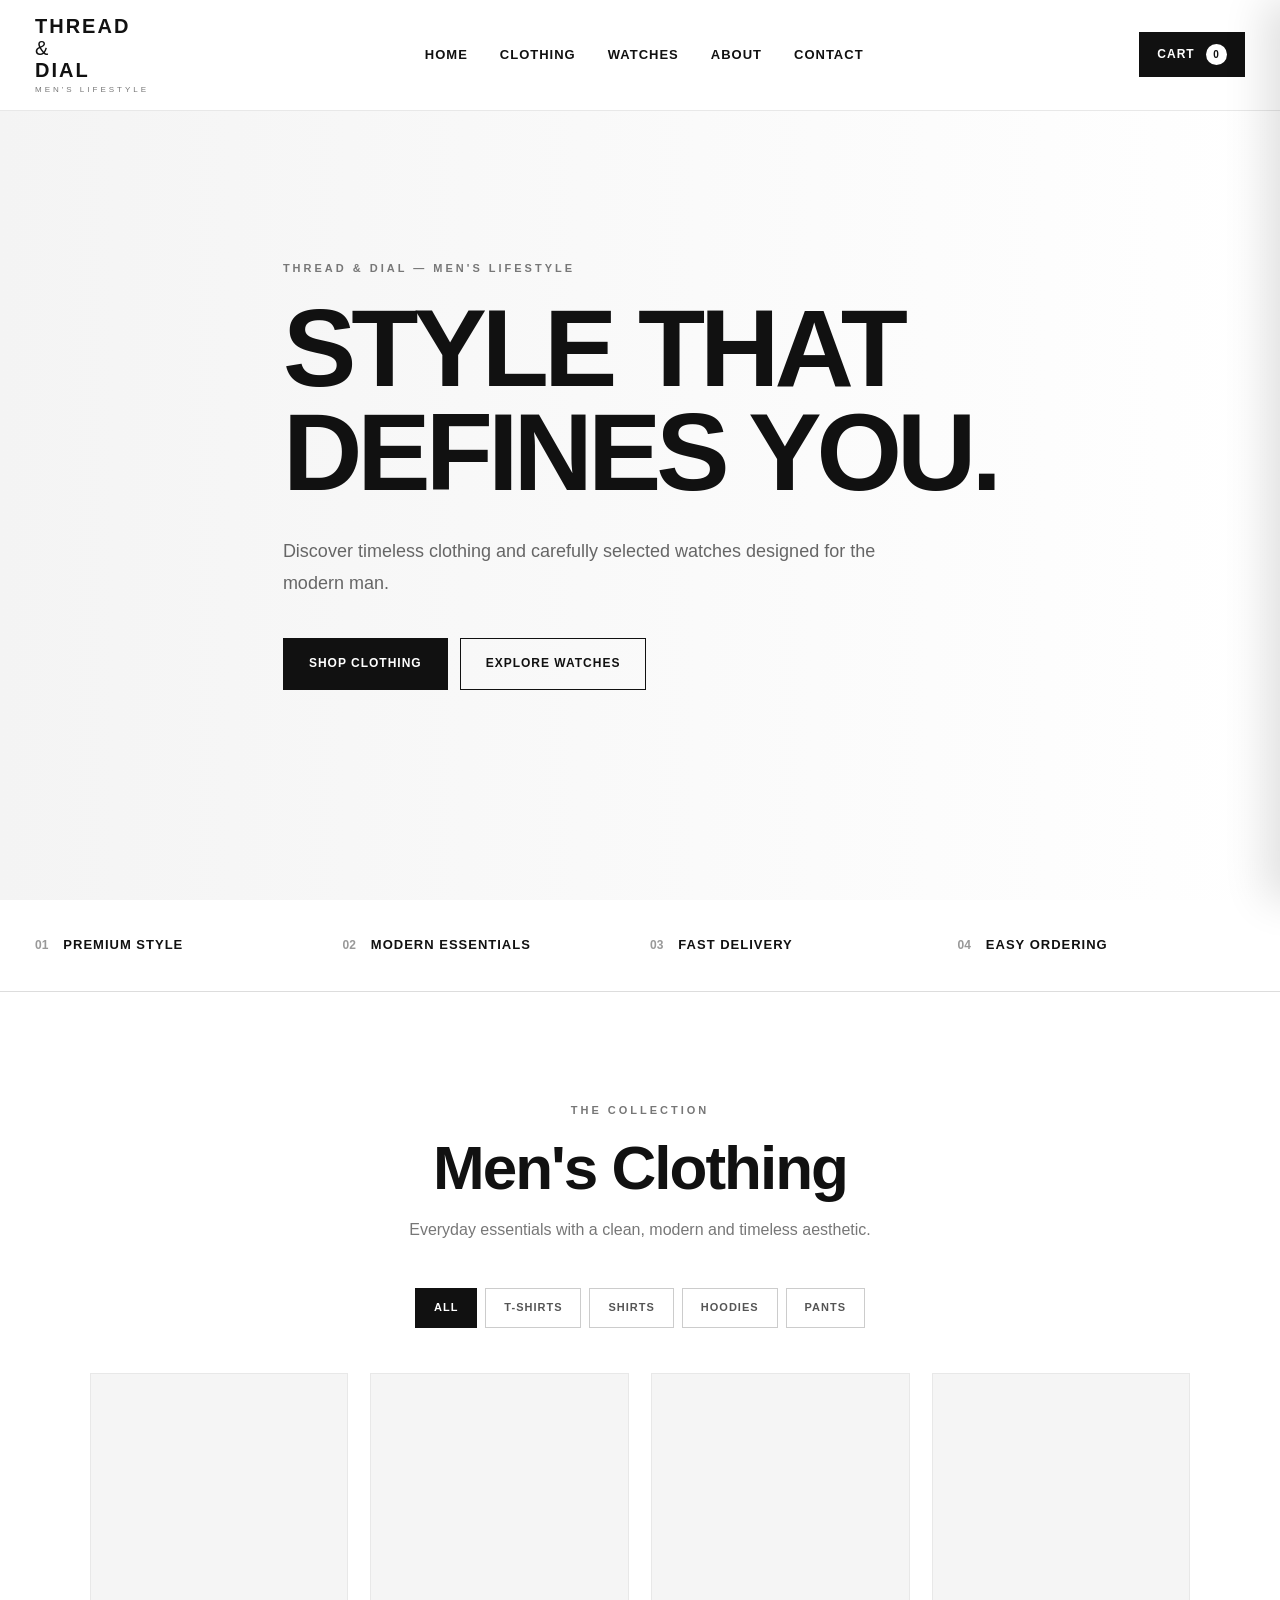
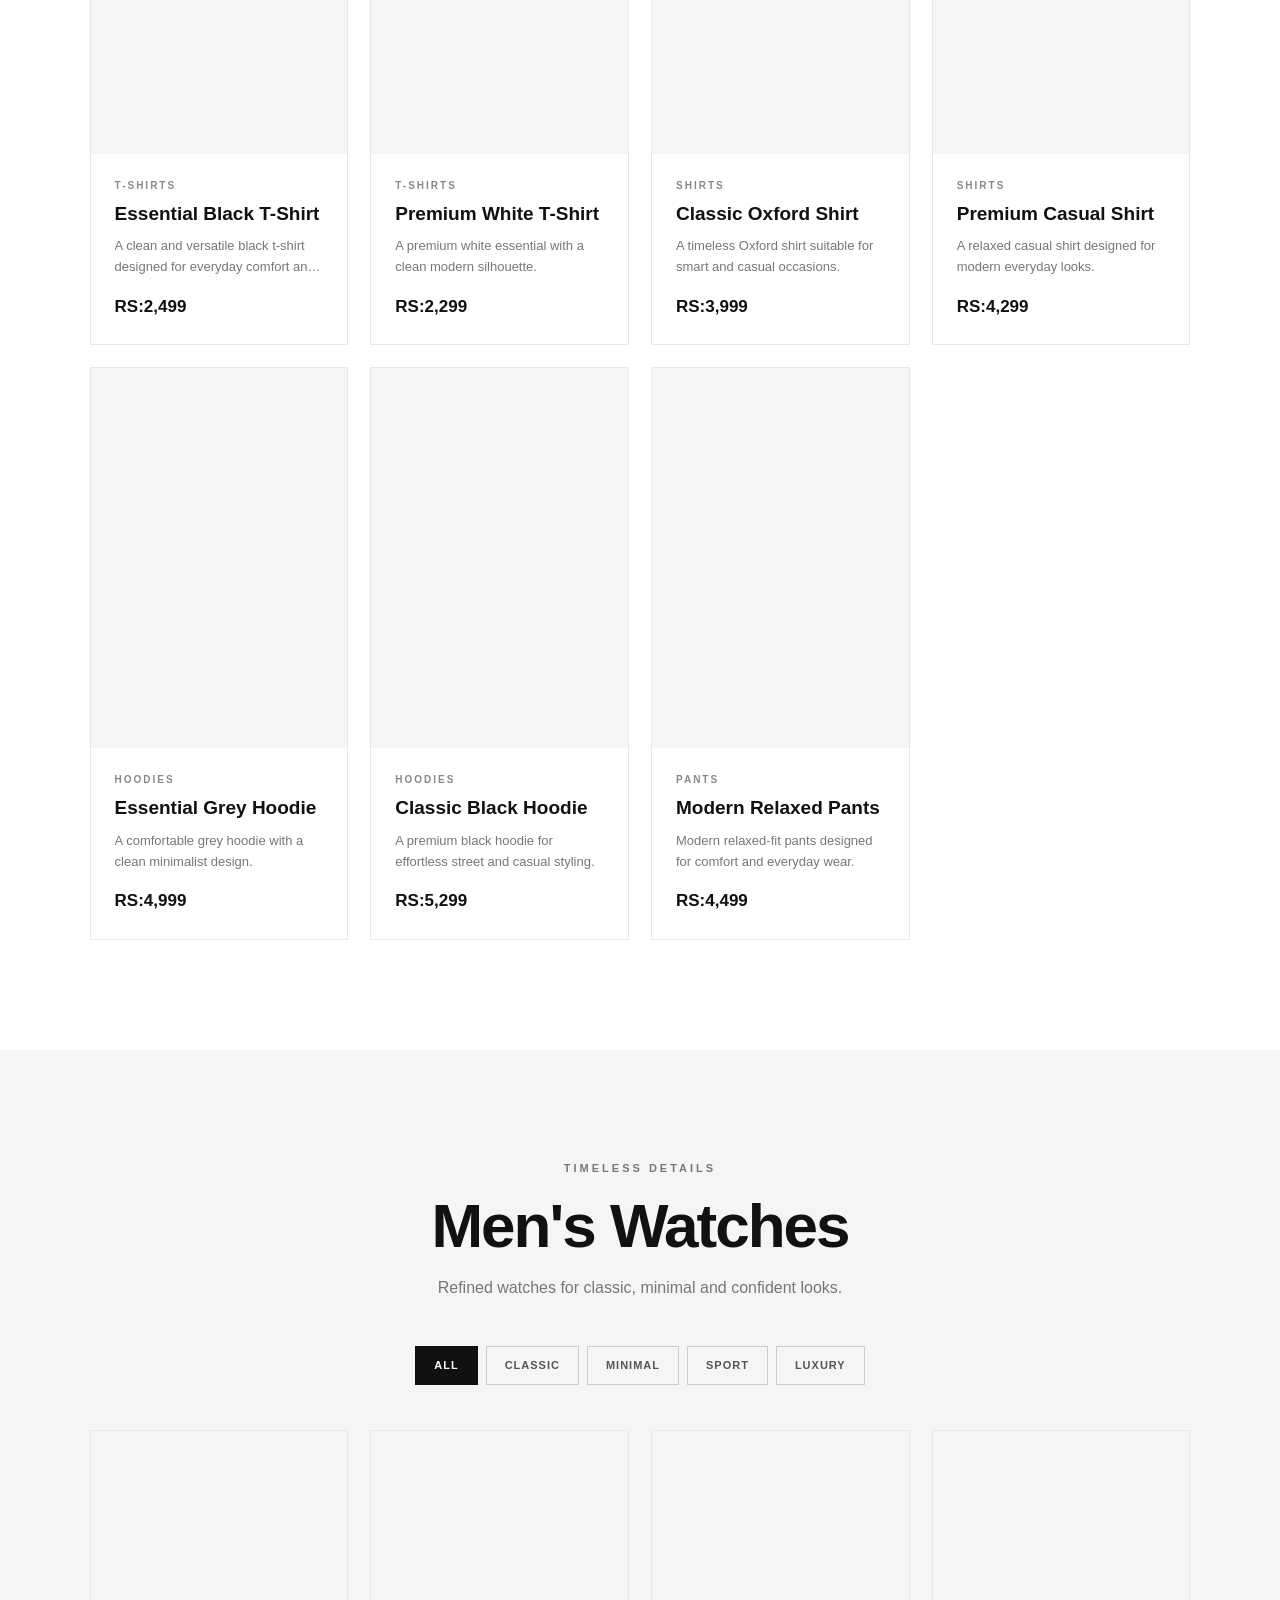
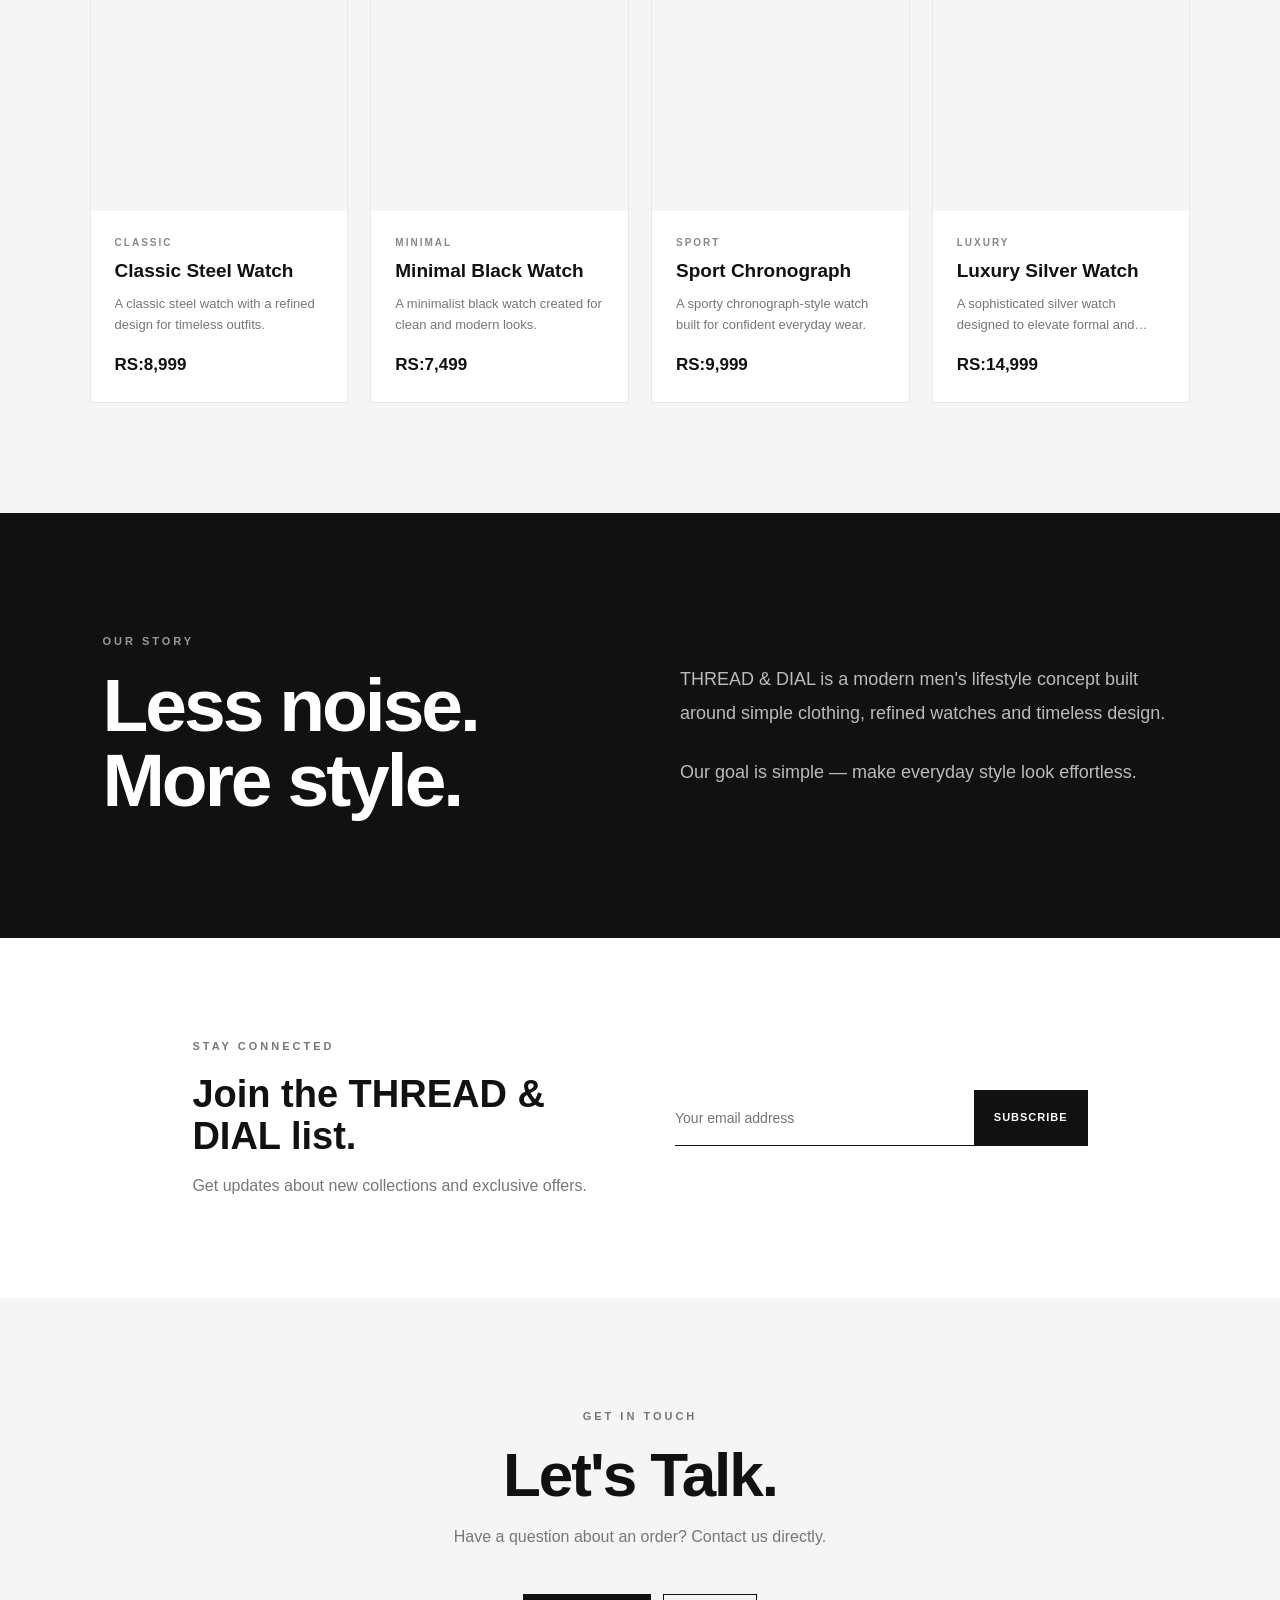
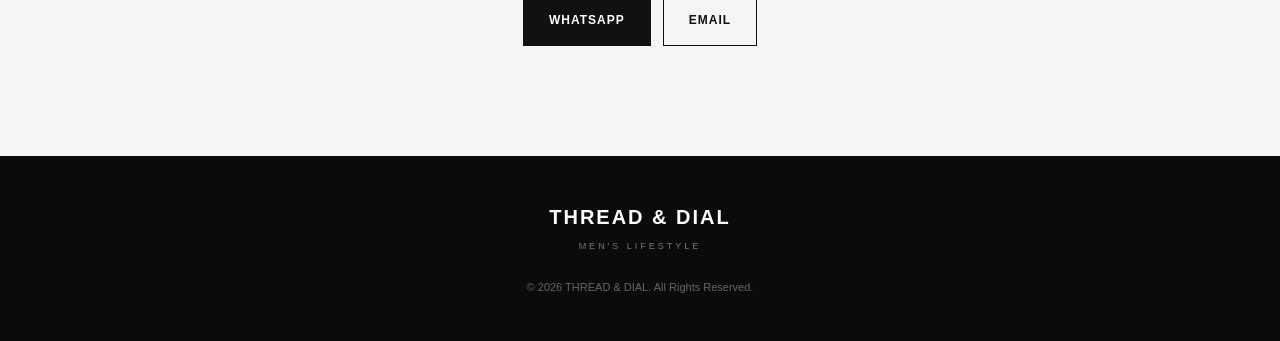
==== commit bdc26ec7: "Add professional product cards and details modal" ====
--- a/index.html
+++ b/index.html
@@ -1,6 +1,5 @@
 <!DOCTYPE html>
 <html lang="en">
-
 <head>
     <meta charset="UTF-8">
     <meta name="viewport" content="width=device-width, initial-scale=1.0">
@@ -12,19 +11,612 @@
 
     <link rel="stylesheet" href="style.css">
 </head>
-<!-- PRODUCT DETAILS MODAL -->
-
-<div class="product-modal" id="productModal">
+
+<body>
+
+<!-- ================= HEADER ================= -->
+
+<header class="header">
+    <nav class="navbar">
+
+        <a href="#home" class="logo">
+            THREAD <span>&</span> DIAL
+            <small>MEN'S LIFESTYLE</small>
+        </a>
+
+        <div class="nav-links" id="navLinks">
+            <a href="#home">Home</a>
+            <a href="#clothing">Clothing</a>
+            <a href="#watches">Watches</a>
+            <a href="#about">About</a>
+            <a href="#contact">Contact</a>
+        </div>
+
+        <div class="nav-actions">
+
+            <button class="cart-button" id="cartButton">
+                Cart <span id="cartCount">0</span>
+            </button>
+
+            <button class="menu-button" id="menuButton">
+                ☰
+            </button>
+
+        </div>
+
+    </nav>
+</header>
+
+
+<!-- ================= HERO ================= -->
+
+<main>
+
+<section class="hero" id="home">
+
+    <div class="hero-content">
+
+        <p class="eyebrow">
+            THREAD & DIAL — MEN'S LIFESTYLE
+        </p>
+
+        <h1>
+            STYLE THAT
+            <br>
+            DEFINES YOU.
+        </h1>
+
+        <p class="hero-text">
+            Discover timeless clothing and carefully selected
+            watches designed for the modern man.
+        </p>
+
+        <div class="hero-buttons">
+
+            <a href="#clothing" class="btn btn-dark">
+                Shop Clothing
+            </a>
+
+            <a href="#watches" class="btn btn-outline">
+                Explore Watches
+            </a>
+
+        </div>
+
+    </div>
+
+</section>
+
+
+<!-- ================= FEATURES ================= -->
+
+<section class="feature-strip">
+
+    <div>
+        <strong>01</strong>
+        <span>Premium Style</span>
+    </div>
+
+    <div>
+        <strong>02</strong>
+        <span>Modern Essentials</span>
+    </div>
+
+    <div>
+        <strong>03</strong>
+        <span>Fast Delivery</span>
+    </div>
+
+    <div>
+        <strong>04</strong>
+        <span>Easy Ordering</span>
+    </div>
+
+</section>
+
+
+<!-- ================= CLOTHING ================= -->
+
+<section class="products-section" id="clothing">
+
+    <div class="section-heading">
+
+        <p class="eyebrow">
+            THE COLLECTION
+        </p>
+
+        <h2>Men's Clothing</h2>
+
+        <p>
+            Everyday essentials with a clean,
+            modern and timeless aesthetic.
+        </p>
+
+    </div>
+
+
+    <div class="filter-buttons clothing-filters">
+
+        <button class="filter-btn active" data-filter="all">
+            All
+        </button>
+
+        <button class="filter-btn" data-filter="t-shirts">
+            T-Shirts
+        </button>
+
+        <button class="filter-btn" data-filter="shirts">
+            Shirts
+        </button>
+
+        <button class="filter-btn" data-filter="hoodies">
+            Hoodies
+        </button>
+
+        <button class="filter-btn" data-filter="pants">
+            Pants
+        </button>
+
+    </div>
+
+
+    <div class="products-grid" id="clothingGrid"></div>
+
+</section>
+
+
+<!-- ================= WATCHES ================= -->
+
+<section class="products-section watches-section" id="watches">
+
+    <div class="section-heading">
+
+        <p class="eyebrow">
+            TIMELESS DETAILS
+        </p>
+
+        <h2>Men's Watches</h2>
+
+        <p>
+            Refined watches for classic,
+            minimal and confident looks.
+        </p>
+
+    </div>
+
+
+    <div class="filter-buttons watch-filters">
+
+        <button class="filter-btn active" data-filter="all">
+            All
+        </button>
+
+        <button class="filter-btn" data-filter="classic">
+            Classic
+        </button>
+
+        <button class="filter-btn" data-filter="minimal">
+            Minimal
+        </button>
+
+        <button class="filter-btn" data-filter="sport">
+            Sport
+        </button>
+
+        <button class="filter-btn" data-filter="luxury">
+            Luxury
+        </button>
+
+    </div>
+
+
+    <div class="products-grid" id="watchesGrid"></div>
+
+</section>
+
+
+<!-- ================= ABOUT ================= -->
+
+<section class="about-section" id="about">
+
+    <div class="about-grid">
+
+        <div class="about-title">
+
+            <p class="eyebrow">
+                OUR STORY
+            </p>
+
+            <h2>
+                Less noise.
+                <br>
+                More style.
+            </h2>
+
+        </div>
+
+        <div class="about-text">
+
+            <p>
+                THREAD & DIAL is a modern men's lifestyle
+                concept built around simple clothing,
+                refined watches and timeless design.
+            </p>
+
+            <p>
+                Our goal is simple — make everyday style
+                look effortless.
+            </p>
+
+        </div>
+
+    </div>
+
+</section>
+
+
+<!-- ================= NEWSLETTER ================= -->
+
+<section class="newsletter">
+
+    <div>
+
+        <p class="eyebrow">
+            STAY CONNECTED
+        </p>
+
+        <h2>
+            Join the THREAD & DIAL list.
+        </h2>
+
+        <p>
+            Get updates about new collections
+            and exclusive offers.
+        </p>
+
+    </div>
+
+
+    <form id="newsletterForm">
+
+        <input
+            type="email"
+            placeholder="Your email address"
+            required
+        >
+
+        <button type="submit">
+            Subscribe
+        </button>
+
+        <span id="newsletterMessage"></span>
+
+    </form>
+
+</section>
+
+
+<!-- ================= CONTACT ================= -->
+
+<section class="contact-section" id="contact">
+
+    <div class="section-heading">
+
+        <p class="eyebrow">
+            GET IN TOUCH
+        </p>
+
+        <h2>Let's Talk.</h2>
+
+        <p>
+            Have a question about an order?
+            Contact us directly.
+        </p>
+
+    </div>
+
+
+    <div class="contact-buttons">
+
+        <a
+            href="https://wa.me/923246387175"
+            target="_blank"
+            class="btn btn-dark"
+        >
+            WhatsApp
+        </a>
+
+        <a
+            href="mailto:huzaifaanwar924@gmail.com"
+            class="btn btn-outline"
+        >
+            Email
+        </a>
+
+    </div>
+
+</section>
+
+</main>
+
+
+<!-- ================= FOOTER ================= -->
+
+<footer>
+
+    <div class="footer-logo">
+        THREAD & DIAL
+    </div>
+
+    <p>MEN'S LIFESTYLE</p>
+
+    <span>
+        © 2026 THREAD & DIAL. All Rights Reserved.
+    </span>
+
+</footer>
+
+
+<!-- ================= CART OVERLAY ================= -->
+
+<div
+    class="overlay"
+    id="checkoutOverlay"
+></div>
+
+
+<!-- ================= CART DRAWER ================= -->
+
+<aside
+    class="cart-drawer"
+    id="cartDrawer"
+>
+
+    <div class="cart-header">
+
+        <div>
+
+            <p class="eyebrow">
+                YOUR BAG
+            </p>
+
+            <h2>Shopping Cart</h2>
+
+        </div>
+
+        <button id="closeCart">
+            ×
+        </button>
+
+    </div>
+
+
+    <div
+        class="cart-items"
+        id="cartItems"
+    ></div>
+
+
+    <div class="cart-footer">
+
+        <div class="cart-total-row">
+
+            <span>Total</span>
+
+            <strong id="cartTotal">
+                RS:0
+            </strong>
+
+        </div>
+
+        <p class="delivery-note">
+            Delivery charges: RS:200
+        </p>
+
+        <button
+            class="checkout-button"
+            id="checkoutButton"
+        >
+            Proceed to Checkout
+        </button>
+
+    </div>
+
+</aside>
+
+
+<!-- ================= CHECKOUT MODAL ================= -->
+
+<div
+    class="checkout-modal"
+    id="checkoutModal"
+>
+
+    <div
+        class="checkout-box"
+        id="checkoutContent"
+    >
+
+        <div class="checkout-header">
+
+            <div>
+
+                <p class="eyebrow">
+                    ORDER DETAILS
+                </p>
+
+                <h2>Checkout</h2>
+
+            </div>
+
+            <button id="closeCheckout">
+                ×
+            </button>
+
+        </div>
+
+
+        <form id="orderForm">
+
+            <div class="checkout-grid">
+
+                <div class="form-group">
+
+                    <label for="customerName">
+                        Full Name
+                    </label>
+
+                    <input
+                        type="text"
+                        id="customerName"
+                        placeholder="Your full name"
+                        required
+                    >
+
+                </div>
+
+
+                <div class="form-group">
+
+                    <label for="customerPhone">
+                        Phone Number
+                    </label>
+
+                    <input
+                        type="tel"
+                        id="customerPhone"
+                        placeholder="03XX XXXXXXX"
+                        required
+                    >
+
+                </div>
+
+            </div>
+
+
+            <div class="form-group">
+
+                <label for="customerAddress">
+                    Delivery Address
+                </label>
+
+                <textarea
+                    id="customerAddress"
+                    placeholder="Enter complete delivery address"
+                    required
+                ></textarea>
+
+            </div>
+
+
+            <div class="form-group">
+
+                <label for="paymentMethod">
+                    Payment Method
+                </label>
+
+                <select
+                    id="paymentMethod"
+                    required
+                >
+
+                    <option value="">
+                        Select payment method
+                    </option>
+
+                    <option value="Cash on Delivery">
+                        Cash on Delivery
+                    </option>
+
+                    <option value="Online Payment">
+                        Online Payment
+                    </option>
+
+                </select>
+
+            </div>
+
+
+            <div class="checkout-summary">
+
+                <div>
+                    <span>Products</span>
+                    <strong id="checkoutItemsCount">0</strong>
+                </div>
+
+                <div>
+                    <span>Subtotal</span>
+                    <strong id="checkoutSubtotal">
+                        RS:0
+                    </strong>
+                </div>
+
+                <div>
+                    <span>Delivery</span>
+                    <strong>RS:200</strong>
+                </div>
+
+                <div class="checkout-grand-total">
+
+                    <span>Total</span>
+
+                    <strong id="checkoutGrandTotal">
+                        RS:0
+                    </strong>
+
+                </div>
+
+            </div>
+
+
+            <button
+                type="submit"
+                class="place-order-button"
+            >
+                Place Order
+            </button>
+
+
+            <p class="checkout-note">
+                After placing your order,
+                you can send the complete order
+                directly to WhatsApp.
+            </p>
+
+        </form>
+
+    </div>
+
+</div>
+
+
+<!-- ================= PRODUCT DETAILS MODAL ================= -->
+
+<div
+    class="product-modal"
+    id="productModal"
+>
 
     <div class="product-modal-content">
 
-        <button class="product-modal-close" id="closeProductModal">
+        <button
+            class="product-modal-close"
+            id="closeProductModal"
+        >
             ×
         </button>
 
+
         <div class="product-modal-image">
-            <img id="modalProductImage" src="" alt="">
-        </div>
+
+            <img
+                id="modalProductImage"
+                src=""
+                alt=""
+            >
+
+        </div>
+
 
         <div class="product-modal-info">
 
@@ -36,7 +628,10 @@
 
             <strong id="modalProductPrice"></strong>
 
-            <button id="modalAddToCart" class="modal-add-btn">
+            <button
+                id="modalAddToCart"
+                class="modal-add-btn"
+            >
                 Add to Cart
             </button>
 
@@ -45,627 +640,9 @@
     </div>
 
 </div>
-<body>
-
-    <!-- ================= HEADER ================= -->
-
-    <header class="header">
-
-        <nav class="navbar">
-
-            <a href="#home" class="logo">
-                THREAD <span>&</span> DIAL
-                <small>MEN'S LIFESTYLE</small>
-            </a>
-
-            <div class="nav-links" id="navLinks">
-                <a href="#home">Home</a>
-                <a href="#clothing">Clothing</a>
-                <a href="#watches">Watches</a>
-                <a href="#about">About</a>
-                <a href="#contact">Contact</a>
-            </div>
-
-            <div class="nav-actions">
-
-                <button class="cart-button" id="cartButton">
-                    Cart
-                    <span id="cartCount">0</span>
-                </button>
-
-                <button class="menu-button" id="menuButton">
-                    ☰
-                </button>
-
-            </div>
-
-        </nav>
-
-    </header>
-
-
-    <!-- ================= HERO ================= -->
-
-    <main>
-
-        <section class="hero" id="home">
-
-            <div class="hero-content">
-
-                <p class="eyebrow">
-                    THREAD & DIAL — MEN'S LIFESTYLE
-                </p>
-
-                <h1>
-                    STYLE THAT
-                    <br>
-                    DEFINES YOU.
-                </h1>
-
-                <p class="hero-text">
-                    Discover timeless clothing and carefully
-                    selected watches designed for the modern man.
-                </p>
-
-                <div class="hero-buttons">
-
-                    <a href="#clothing" class="btn btn-dark">
-                        Shop Clothing
-                    </a>
-
-                    <a href="#watches" class="btn btn-outline">
-                        Explore Watches
-                    </a>
-
-                </div>
-
-            </div>
-
-        </section>
-
-
-        <!-- ================= FEATURE STRIP ================= -->
-
-        <section class="feature-strip">
-
-            <div>
-                <strong>01</strong>
-                <span>Premium Style</span>
-            </div>
-
-            <div>
-                <strong>02</strong>
-                <span>Modern Essentials</span>
-            </div>
-
-            <div>
-                <strong>03</strong>
-                <span>Fast Delivery</span>
-            </div>
-
-            <div>
-                <strong>04</strong>
-                <span>Easy Ordering</span>
-            </div>
-
-        </section>
-
-
-        <!-- ================= CLOTHING ================= -->
-
-        <section class="products-section" id="clothing">
-
-            <div class="section-heading">
-
-                <p class="eyebrow">
-                    THE COLLECTION
-                </p>
-
-                <h2>
-                    Men's Clothing
-                </h2>
-
-                <p>
-                    Everyday essentials with a clean,
-                    modern and timeless aesthetic.
-                </p>
-
-            </div>
-
-
-            <div class="filter-buttons clothing-filters">
-
-                <button class="filter-btn active" data-filter="all">
-                    All
-                </button>
-
-                <button class="filter-btn" data-filter="t-shirts">
-                    T-Shirts
-                </button>
-
-                <button class="filter-btn" data-filter="shirts">
-                    Shirts
-                </button>
-
-                <button class="filter-btn" data-filter="hoodies">
-                    Hoodies
-                </button>
-
-                <button class="filter-btn" data-filter="pants">
-                    Pants
-                </button>
-
-            </div>
-
-
-            <div class="products-grid" id="clothingGrid"></div>
-
-        </section>
-
-
-        <!-- ================= WATCHES ================= -->
-
-        <section class="products-section watches-section" id="watches">
-
-            <div class="section-heading">
-
-                <p class="eyebrow">
-                    TIMELESS DETAILS
-                </p>
-
-                <h2>
-                    Men's Watches
-                </h2>
-
-                <p>
-                    Refined watches for classic,
-                    minimal and confident looks.
-                </p>
-
-            </div>
-
-
-            <div class="filter-buttons watch-filters">
-
-                <button class="filter-btn watch-filter active"
-                    data-filter="all">
-                    All
-                </button>
-
-                <button class="filter-btn watch-filter"
-                    data-filter="classic">
-                    Classic
-                </button>
-
-                <button class="filter-btn watch-filter"
-                    data-filter="minimal">
-                    Minimal
-                </button>
-
-                <button class="filter-btn watch-filter"
-                    data-filter="sport">
-                    Sport
-                </button>
-
-                <button class="filter-btn watch-filter"
-                    data-filter="luxury">
-                    Luxury
-                </button>
-
-            </div>
-
-
-            <div class="products-grid" id="watchesGrid"></div>
-
-        </section>
-
-
-        <!-- ================= ABOUT ================= -->
-
-        <section class="about-section" id="about">
-
-            <div class="about-grid">
-
-                <div class="about-title">
-
-                    <p class="eyebrow">
-                        OUR STORY
-                    </p>
-
-                    <h2>
-                        Less noise.
-                        <br>
-                        More style.
-                    </h2>
-
-                </div>
-
-
-                <div class="about-text">
-
-                    <p>
-                        THREAD & DIAL is a modern men's lifestyle
-                        concept built around simple clothing,
-                        refined watches and timeless design.
-                    </p>
-
-                    <p>
-                        Our goal is simple — make everyday style
-                        look effortless.
-                    </p>
-
-                </div>
-
-            </div>
-
-        </section>
-
-
-        <!-- ================= NEWSLETTER ================= -->
-
-        <section class="newsletter">
-
-            <div>
-
-                <p class="eyebrow">
-                    STAY CONNECTED
-                </p>
-
-                <h2>
-                    Join the THREAD & DIAL list.
-                </h2>
-
-                <p>
-                    Get updates about new collections
-                    and exclusive offers.
-                </p>
-
-            </div>
-
-
-            <form id="newsletterForm">
-
-                <input
-                    type="email"
-                    placeholder="Your email address"
-                    required
-                >
-
-                <button type="submit">
-                    Subscribe
-                </button>
-
-                <span id="newsletterMessage"></span>
-
-            </form>
-
-        </section>
-
-
-        <!-- ================= CONTACT ================= -->
-
-        <section class="contact-section" id="contact">
-
-            <div class="section-heading">
-
-                <p class="eyebrow">
-                    GET IN TOUCH
-                </p>
-
-                <h2>
-                    Let's Talk.
-                </h2>
-
-                <p>
-                    Have a question about an order?
-                    Contact us directly.
-                </p>
-
-            </div>
-
-
-            <div class="contact-buttons">
-
-                <a
-                    href="https://wa.me/923246387175"
-                    target="_blank"
-                    class="btn btn-dark"
-                >
-                    WhatsApp
-                </a>
-
-                <a
-                    href="mailto:huzaifaanwar924@gmail.com"
-                    class="btn btn-outline"
-                >
-                    Email
-                </a>
-
-            </div>
-
-        </section>
-
-    </main>
-
-
-    <!-- ================= FOOTER ================= -->
-
-    <footer>
-
-        <div class="footer-logo">
-            THREAD & DIAL
-        </div>
-
-        <p>
-            MEN'S LIFESTYLE
-        </p>
-
-        <span>
-            © 2026 THREAD & DIAL. All Rights Reserved.
-        </span>
-
-    </footer>
-
-
-    <!-- ================= CART OVERLAY ================= -->
-
-    <div
-        class="overlay"
-        id="checkoutOverlay"
-    ></div>
-
-
-    <!-- ================= CART DRAWER ================= -->
-
-    <aside
-        class="cart-drawer"
-        id="cartDrawer"
-    >
-
-        <div class="cart-header">
-
-            <div>
-                <p class="eyebrow">
-                    YOUR BAG
-                </p>
-
-                <h2>
-                    Shopping Cart
-                </h2>
-            </div>
-
-            <button id="closeCart">
-                ×
-            </button>
-
-        </div>
-
-
-        <div
-            class="cart-items"
-            id="cartItems"
-        ></div>
-
-
-        <div class="cart-footer">
-
-            <div class="cart-total-row">
-
-                <span>
-                    Total
-                </span>
-
-                <strong id="cartTotal">
-                    RS:0
-                </strong>
-
-            </div>
-
-
-            <p class="delivery-note">
-                Delivery charges: RS:200
-            </p>
-
-
-            <button
-                class="checkout-button"
-                id="checkoutButton"
-            >
-                Proceed to Checkout
-            </button>
-
-        </div>
-
-    </aside>
-
-
-    <!-- ================= CHECKOUT MODAL ================= -->
-
-    <div
-        class="checkout-modal"
-        id="checkoutModal"
-    >
-
-        <div
-            class="checkout-box"
-            id="checkoutContent"
-        >
-
-            <div class="checkout-header">
-
-                <div>
-
-                    <p class="eyebrow">
-                        ORDER DETAILS
-                    </p>
-
-                    <h2>
-                        Checkout
-                    </h2>
-
-                </div>
-
-                <button id="closeCheckout">
-                    ×
-                </button>
-
-            </div>
-
-
-            <form id="orderForm">
-
-                <div class="checkout-grid">
-
-                    <div class="form-group">
-
-                        <label>
-                            Full Name
-                        </label>
-
-                        <input
-                            type="text"
-                            id="customerName"
-                            placeholder="Your full name"
-                            required
-                        >
-
-                    </div>
-
-
-                    <div class="form-group">
-
-                        <label>
-                            Phone Number
-                        </label>
-
-                        <input
-                            type="tel"
-                            id="customerPhone"
-                            placeholder="03XX XXXXXXX"
-                            required
-                        >
-
-                    </div>
-
-                </div>
-
-
-                <div class="form-group">
-
-                    <label>
-                        Delivery Address
-                    </label>
-
-                    <textarea
-                        id="customerAddress"
-                        placeholder="Enter complete delivery address"
-                        required
-                    ></textarea>
-
-                </div>
-
-
-                <div class="form-group">
-
-                    <label>
-                        Payment Method
-                    </label>
-
-                    <select
-                        id="paymentMethod"
-                        required
-                    >
-
-                        <option value="">
-                            Select payment method
-                        </option>
-
-                        <option value="Cash on Delivery">
-                            Cash on Delivery
-                        </option>
-
-                        <option value="Online Payment">
-                            Online Payment
-                        </option>
-
-                    </select>
-
-                </div>
-
-
-                <div class="checkout-summary">
-
-                    <div>
-                        <span>
-                            Products
-                        </span>
-
-                        <strong id="checkoutItemsCount">
-                            0
-                        </strong>
-                    </div>
-
-
-                    <div>
-                        <span>
-                            Subtotal
-                        </span>
-
-                        <strong id="checkoutSubtotal">
-                            RS:0
-                        </strong>
-                    </div>
-
-
-                    <div>
-                        <span>
-                            Delivery
-                        </span>
-
-                        <strong>
-                            RS:200
-                        </strong>
-                    </div>
-
-
-                    <div class="checkout-grand-total">
-
-                        <span>
-                            Total
-                        </span>
-
-                        <strong id="checkoutGrandTotal">
-                            RS:0
-                        </strong>
-
-                    </div>
-
-                </div>
-
-
-                <button
-                    type="submit"
-                    class="place-order-button"
-                >
-                    Place Order
-                </button>
-
-
-                <p class="checkout-note">
-                    After placing your order,
-                    you can send the complete order
-                    directly to WhatsApp.
-                </p>
-
-            </form>
-
-        </div>
-
-    </div>
-
-
-    <script src="script.js"></script>
+
+
+<script src="script.js"></script>
 
 </body>
-
 </html>
--- a/style.css
+++ b/style.css
@@ -1,6 +1,6 @@
 /* =====================================================
    THREAD & DIAL
-   PROFESSIONAL E-COMMERCE STYLESHEET
+   PROFESSIONAL E-COMMERCE WEBSITE
 ===================================================== */
 
 
@@ -19,11 +19,7 @@
 }
 
 body {
-    font-family:
-        Arial,
-        Helvetica,
-        sans-serif;
-
+    font-family: Arial, Helvetica, sans-serif;
     color: #111;
     background: #fff;
     line-height: 1.6;
@@ -62,11 +58,9 @@
     position: fixed;
     top: 0;
     left: 0;
-
     width: 100%;
 
-    background: rgba(255,255,255,0.96);
-
+    background: rgba(255, 255, 255, 0.96);
     border-bottom: 1px solid #e8e8e8;
 
     z-index: 1000;
@@ -76,36 +70,31 @@
 
 .navbar {
     max-width: 1300px;
-
     margin: auto;
 
     min-height: 82px;
-
     padding: 15px 35px;
 
     display: flex;
-
     align-items: center;
-
     justify-content: space-between;
 
     gap: 30px;
 }
 
 
-/* LOGO */
+/* =====================================================
+   LOGO
+===================================================== */
 
 .logo {
     display: flex;
-
     flex-direction: column;
 
     font-size: 20px;
-
     font-weight: 800;
 
     letter-spacing: 2px;
-
     line-height: 1.1;
 
     white-space: nowrap;
@@ -119,32 +108,28 @@
     margin-top: 5px;
 
     font-size: 8px;
-
     letter-spacing: 3px;
-
     font-weight: 500;
 
     color: #777;
 }
 
 
-/* NAV LINKS */
+/* =====================================================
+   NAVIGATION
+===================================================== */
 
 .nav-links {
     display: flex;
-
     align-items: center;
-
     gap: 32px;
 }
 
 .nav-links a {
     font-size: 13px;
-
     font-weight: 600;
 
     text-transform: uppercase;
-
     letter-spacing: 1px;
 
     transition: 0.3s;
@@ -155,11 +140,12 @@
 }
 
 
-/* NAV ACTIONS */
+/* =====================================================
+   NAV ACTIONS
+===================================================== */
 
 .nav-actions {
     display: flex;
-
     align-items: center;
 
     gap: 15px;
@@ -169,17 +155,14 @@
     border: 1px solid #111;
 
     background: #111;
-
     color: #fff;
 
     padding: 11px 17px;
 
     font-size: 12px;
-
     font-weight: 700;
 
     text-transform: uppercase;
-
     letter-spacing: 1px;
 
     transition: 0.3s;
@@ -193,7 +176,6 @@
     display: inline-flex;
 
     align-items: center;
-
     justify-content: center;
 
     width: 21px;
@@ -204,7 +186,6 @@
     border-radius: 50%;
 
     background: #fff;
-
     color: #111;
 
     font-size: 10px;
@@ -214,7 +195,6 @@
     display: none;
 
     border: 0;
-
     background: none;
 
     font-size: 25px;
@@ -231,20 +211,17 @@
     padding: 150px 8% 100px;
 
     display: flex;
-
     align-items: center;
 
-    background:
-        linear-gradient(
-            90deg,
-            #f4f4f4 0%,
-            #fff 100%
-        );
+    background: linear-gradient(
+        90deg,
+        #f4f4f4 0%,
+        #fff 100%
+    );
 }
 
 .hero-content {
     max-width: 850px;
-
     margin: auto;
 }
 
@@ -252,11 +229,9 @@
     margin-bottom: 18px;
 
     font-size: 11px;
-
     font-weight: 800;
 
     letter-spacing: 3px;
-
     text-transform: uppercase;
 
     color: #777;
@@ -266,7 +241,6 @@
     font-size: clamp(55px, 9vw, 110px);
 
     line-height: 0.95;
-
     letter-spacing: -5px;
 
     margin-bottom: 30px;
@@ -278,7 +252,6 @@
     color: #666;
 
     font-size: 18px;
-
     line-height: 1.8;
 
     margin-bottom: 38px;
@@ -286,7 +259,6 @@
 
 .hero-buttons {
     display: flex;
-
     flex-wrap: wrap;
 
     gap: 12px;
@@ -301,7 +273,6 @@
     display: inline-flex;
 
     align-items: center;
-
     justify-content: center;
 
     min-height: 52px;
@@ -309,11 +280,9 @@
     padding: 0 25px;
 
     font-size: 12px;
-
     font-weight: 800;
 
     letter-spacing: 1px;
-
     text-transform: uppercase;
 
     transition: 0.3s;
@@ -321,7 +290,6 @@
 
 .btn-dark {
     background: #111;
-
     color: #fff;
 
     border: 1px solid #111;
@@ -335,7 +303,6 @@
 
 .btn-outline {
     background: transparent;
-
     color: #111;
 
     border: 1px solid #111;
@@ -343,7 +310,6 @@
 
 .btn-outline:hover {
     background: #111;
-
     color: #fff;
 }
 
@@ -354,15 +320,13 @@
 
 .feature-strip {
     max-width: 1300px;
-
     margin: auto;
 
     padding: 35px;
 
     display: grid;
 
-    grid-template-columns:
-        repeat(4, 1fr);
+    grid-template-columns: repeat(4, 1fr);
 
     gap: 20px;
 
@@ -379,23 +343,20 @@
 
 .feature-strip strong {
     font-size: 12px;
-
     color: #999;
 }
 
 .feature-strip span {
     font-size: 13px;
-
     font-weight: 700;
 
     text-transform: uppercase;
-
     letter-spacing: 1px;
 }
 
 
 /* =====================================================
-   PRODUCT SECTIONS
+   PRODUCTS
 ===================================================== */
 
 .products-section {
@@ -418,7 +379,6 @@
     font-size: clamp(38px, 5vw, 62px);
 
     letter-spacing: -2px;
-
     line-height: 1;
 
     margin-bottom: 18px;
@@ -439,7 +399,6 @@
     display: flex;
 
     justify-content: center;
-
     flex-wrap: wrap;
 
     gap: 8px;
@@ -457,11 +416,9 @@
     color: #555;
 
     font-size: 11px;
-
     font-weight: 700;
 
     letter-spacing: 1px;
-
     text-transform: uppercase;
 
     transition: 0.3s;
@@ -483,13 +440,11 @@
 
 .products-grid {
     max-width: 1250px;
-
     margin: auto;
 
     display: grid;
 
-    grid-template-columns:
-        repeat(4, 1fr);
+    grid-template-columns: repeat(4, 1fr);
 
     gap: 22px;
 }
@@ -500,124 +455,151 @@
 ===================================================== */
 
 .product-card {
+    position: relative;
+
     background: #fff;
 
-    border: 1px solid #e2e2e2;
+    border: 1px solid #e8e8e8;
 
     overflow: hidden;
 
-    transition: 0.35s;
+    cursor: pointer;
+
+    transition:
+        transform 0.3s ease,
+        box-shadow 0.3s ease;
 }
 
 .product-card:hover {
     transform: translateY(-6px);
 
     box-shadow:
-        0 20px 45px rgba(0,0,0,0.08);
-}
+        0 18px 40px rgba(0, 0, 0, 0.10);
+}
+
+
+/* =====================================================
+   PRODUCT IMAGE
+===================================================== */
 
 .product-image {
     position: relative;
 
-    height: 370px;
+    height: 380px;
 
     overflow: hidden;
 
-    background: #eee;
+    background: #f5f5f5;
 }
 
 .product-image img {
     width: 100%;
-
     height: 100%;
 
+    display: block;
+
     object-fit: cover;
 
-    display: block;
-
-    transition: 0.5s;
-}
-
-.product-card:hover
-.product-image img {
+    transition: transform 0.5s ease;
+}
+
+.product-card:hover .product-image img {
     transform: scale(1.05);
 }
 
 
-/* ADD BUTTON */
+/* =====================================================
+   ADD TO CART
+===================================================== */
 
 .product-add-btn {
     position: absolute;
 
-    left: 15px;
-
-    right: 15px;
-
-    bottom: 15px;
-
-    height: 48px;
-
-    border: 0;
+    left: 20px;
+    right: 20px;
+    bottom: 20px;
+
+    padding: 14px;
+
+    border: none;
 
     background: #111;
-
     color: #fff;
 
-    font-size: 11px;
-
-    font-weight: 800;
-
-    letter-spacing: 1px;
-
-    text-transform: uppercase;
+    font-size: 13px;
+    font-weight: 700;
+
+    letter-spacing: 0.5px;
 
     opacity: 0;
 
     transform: translateY(10px);
 
-    transition: 0.3s;
-}
-
-.product-card:hover
-.product-add-btn {
+    z-index: 2;
+
+    transition: 0.3s ease;
+}
+
+.product-card:hover .product-add-btn {
     opacity: 1;
 
     transform: translateY(0);
 }
 
-
-/* PRODUCT INFO */
+.product-add-btn:hover {
+    background: #333;
+}
+
+
+/* =====================================================
+   PRODUCT INFO
+===================================================== */
 
 .product-info {
-    padding: 20px;
+    padding: 24px;
 }
 
 .product-category {
     display: block;
 
-    margin-bottom: 7px;
-
-    color: #999;
-
-    font-size: 9px;
-
-    font-weight: 800;
+    margin-bottom: 8px;
+
+    font-size: 10px;
+    font-weight: 700;
 
     letter-spacing: 2px;
 
     text-transform: uppercase;
+
+    color: #888;
 }
 
 .product-info h3 {
+    margin: 0 0 10px;
+
+    font-size: 19px;
+    line-height: 1.3;
+}
+
+.product-description {
+    display: -webkit-box;
+
+    -webkit-line-clamp: 2;
+    -webkit-box-orient: vertical;
+
+    overflow: hidden;
+
+    margin: 0 0 15px;
+
+    color: #777;
+
+    font-size: 13px;
+    line-height: 1.6;
+}
+
+.product-info strong {
     font-size: 17px;
-
-    line-height: 1.3;
-
-    margin-bottom: 12px;
-}
-
-.product-info strong {
-    font-size: 15px;
+    font-weight: 700;
 }
 
 
@@ -629,19 +611,16 @@
     padding: 120px 8%;
 
     background: #111;
-
     color: #fff;
 }
 
 .about-grid {
     max-width: 1100px;
-
     margin: auto;
 
     display: grid;
 
-    grid-template-columns:
-        1fr 1fr;
+    grid-template-columns: 1fr 1fr;
 
     gap: 80px;
 
@@ -664,7 +643,6 @@
     color: #bbb;
 
     font-size: 18px;
-
     line-height: 1.9;
 }
 
@@ -686,8 +664,7 @@
 
     display: grid;
 
-    grid-template-columns:
-        1fr 1fr;
+    grid-template-columns: 1fr 1fr;
 
     gap: 70px;
 
@@ -696,7 +673,6 @@
 
 .newsletter h2 {
     font-size: 38px;
-
     line-height: 1.1;
 
     margin-bottom: 15px;
@@ -720,7 +696,6 @@
     height: 55px;
 
     border: 0;
-
     outline: 0;
 
     font-size: 14px;
@@ -730,17 +705,14 @@
     border: 0;
 
     background: #111;
-
     color: #fff;
 
     padding: 0 20px;
 
     font-size: 11px;
-
     font-weight: 800;
 
     text-transform: uppercase;
-
     letter-spacing: 1px;
 }
 
@@ -748,7 +720,6 @@
     position: absolute;
 
     left: 0;
-
     top: 65px;
 
     font-size: 12px;
@@ -773,7 +744,6 @@
     display: flex;
 
     justify-content: center;
-
     flex-wrap: wrap;
 
     gap: 12px;
@@ -788,7 +758,6 @@
     padding: 45px 20px;
 
     background: #0b0b0b;
-
     color: #fff;
 
     text-align: center;
@@ -832,10 +801,9 @@
 
     inset: 0;
 
-    background: rgba(0,0,0,0.5);
+    background: rgba(0, 0, 0, 0.5);
 
     opacity: 0;
-
     visibility: hidden;
 
     transition: 0.3s;
@@ -851,18 +819,16 @@
 
 
 /* =====================================================
-   CART DRAWER
+   CART
 ===================================================== */
 
 .cart-drawer {
     position: fixed;
 
     top: 0;
-
     right: 0;
 
     width: min(450px, 92vw);
-
     height: 100vh;
 
     background: #fff;
@@ -870,7 +836,6 @@
     z-index: 1600;
 
     display: flex;
-
     flex-direction: column;
 
     transform: translateX(100%);
@@ -878,23 +843,19 @@
     transition: transform 0.4s ease;
 
     box-shadow:
-        -15px 0 40px rgba(0,0,0,0.12);
+        -15px 0 40px rgba(0, 0, 0, 0.12);
 }
 
 .cart-drawer.show {
     transform: translateX(0);
 }
 
-
-/* CART HEADER */
-
 .cart-header {
     padding: 28px;
 
     display: flex;
 
     align-items: center;
-
     justify-content: space-between;
 
     border-bottom: 1px solid #eee;
@@ -920,7 +881,9 @@
 }
 
 
-/* CART ITEMS */
+/* =====================================================
+   CART ITEMS
+===================================================== */
 
 .cart-items {
     flex: 1;
@@ -946,7 +909,6 @@
 
 .cart-item > img {
     width: 75px;
-
     height: 90px;
 
     object-fit: cover;
@@ -975,7 +937,9 @@
 }
 
 
-/* QUANTITY */
+/* =====================================================
+   QUANTITY
+===================================================== */
 
 .quantity-controls {
     display: flex;
@@ -989,7 +953,6 @@
 
 .quantity-controls button {
     width: 25px;
-
     height: 25px;
 
     border: 1px solid #ccc;
@@ -1016,7 +979,9 @@
 }
 
 
-/* EMPTY */
+/* =====================================================
+   EMPTY CART
+===================================================== */
 
 .cart-empty {
     padding: 70px 20px;
@@ -1035,7 +1000,9 @@
 }
 
 
-/* CART FOOTER */
+/* =====================================================
+   CART FOOTER
+===================================================== */
 
 .cart-footer {
     padding: 25px;
@@ -1047,7 +1014,6 @@
     display: flex;
 
     align-items: center;
-
     justify-content: space-between;
 
     margin-bottom: 5px;
@@ -1073,17 +1039,14 @@
 
 .checkout-button {
     width: 100%;
-
     height: 52px;
 
     border: 0;
 
     background: #111;
-
     color: #fff;
 
     font-size: 11px;
-
     font-weight: 800;
 
     letter-spacing: 1px;
@@ -1099,7 +1062,7 @@
 
 
 /* =====================================================
-   CHECKOUT MODAL
+   CHECKOUT
 ===================================================== */
 
 .checkout-modal {
@@ -1112,15 +1075,13 @@
     display: flex;
 
     align-items: center;
-
     justify-content: center;
 
     padding: 20px;
 
-    background: rgba(0,0,0,0.6);
+    background: rgba(0, 0, 0, 0.6);
 
     opacity: 0;
-
     visibility: hidden;
 
     transition: 0.3s;
@@ -1144,14 +1105,13 @@
     padding: 35px;
 
     box-shadow:
-        0 25px 80px rgba(0,0,0,0.25);
+        0 25px 80px rgba(0, 0, 0, 0.25);
 }
 
 .checkout-header {
     display: flex;
 
     align-items: flex-start;
-
     justify-content: space-between;
 
     padding-bottom: 25px;
@@ -1170,13 +1130,14 @@
 }
 
 
-/* FORM */
+/* =====================================================
+   CHECKOUT FORM
+===================================================== */
 
 .checkout-grid {
     display: grid;
 
-    grid-template-columns:
-        1fr 1fr;
+    grid-template-columns: 1fr 1fr;
 
     gap: 15px;
 }
@@ -1191,7 +1152,6 @@
     margin-bottom: 7px;
 
     font-size: 11px;
-
     font-weight: 800;
 
     letter-spacing: 1px;
@@ -1230,7 +1190,9 @@
 }
 
 
-/* CHECKOUT SUMMARY */
+/* =====================================================
+   CHECKOUT SUMMARY
+===================================================== */
 
 .checkout-summary {
     padding: 20px;
@@ -1244,7 +1206,6 @@
     display: flex;
 
     align-items: center;
-
     justify-content: space-between;
 
     padding: 7px 0;
@@ -1271,26 +1232,27 @@
 }
 
 
-/* PLACE ORDER */
+/* =====================================================
+   PLACE ORDER
+===================================================== */
 
 .place-order-button {
     width: 100%;
-
     height: 55px;
 
     border: 0;
 
     background: #111;
-
     color: #fff;
 
     font-size: 12px;
-
     font-weight: 800;
 
     letter-spacing: 1px;
 
     text-transform: uppercase;
+
+    transition: 0.3s;
 }
 
 .place-order-button:hover {
@@ -1309,7 +1271,7 @@
 
 
 /* =====================================================
-   ORDER SUCCESS
+   SUCCESS
 ===================================================== */
 
 .order-success {
@@ -1320,7 +1282,6 @@
 
 .success-icon {
     width: 65px;
-
     height: 65px;
 
     margin: 0 auto 25px;
@@ -1328,13 +1289,11 @@
     display: flex;
 
     align-items: center;
-
     justify-content: center;
 
     border-radius: 50%;
 
     background: #111;
-
     color: #fff;
 
     font-size: 28px;
@@ -1367,7 +1326,6 @@
     display: flex;
 
     align-items: center;
-
     justify-content: center;
 
     min-height: 52px;
@@ -1375,12 +1333,13 @@
     border: 0;
 
     font-size: 11px;
-
     font-weight: 800;
 
     letter-spacing: 1px;
 
     text-transform: uppercase;
+
+    transition: 0.3s ease;
 }
 
 .whatsapp-btn {
@@ -1389,22 +1348,230 @@
     color: #fff;
 }
 
+.whatsapp-btn:hover {
+    background: #333;
+}
+
 .continue-btn {
     background: #eee;
 
     color: #111;
-}
-
-
-/* =====================================================
-   MOBILE
+
+    cursor: pointer;
+}
+
+.continue-btn:hover {
+    background: #ddd;
+}
+
+
+/* =====================================================
+   PRODUCT MODAL
+===================================================== */
+
+.product-modal {
+    position: fixed;
+
+    inset: 0;
+
+    background: rgba(0, 0, 0, 0.65);
+
+    display: none;
+
+    align-items: center;
+    justify-content: center;
+
+    padding: 20px;
+
+    z-index: 3000;
+}
+
+.product-modal.show {
+    display: flex;
+}
+
+.product-modal-content {
+    position: relative;
+
+    width: 100%;
+
+    max-width: 850px;
+
+    max-height: 90vh;
+
+    background: #fff;
+
+    display: grid;
+
+    grid-template-columns: 1fr 1fr;
+
+    overflow: hidden;
+
+    border-radius: 2px;
+
+    animation: productModalIn 0.3s ease;
+}
+
+@keyframes productModalIn {
+
+    from {
+        opacity: 0;
+
+        transform:
+            translateY(20px)
+            scale(0.98);
+    }
+
+    to {
+        opacity: 1;
+
+        transform:
+            translateY(0)
+            scale(1);
+    }
+
+}
+
+
+/* =====================================================
+   PRODUCT MODAL CLOSE
+===================================================== */
+
+.product-modal-close {
+    position: absolute;
+
+    top: 15px;
+    right: 15px;
+
+    width: 40px;
+    height: 40px;
+
+    border: none;
+
+    border-radius: 50%;
+
+    background: #fff;
+
+    font-size: 25px;
+
+    line-height: 1;
+
+    z-index: 5;
+
+    box-shadow:
+        0 5px 15px rgba(0, 0, 0, 0.12);
+}
+
+.product-modal-close:hover {
+    background: #111;
+
+    color: #fff;
+}
+
+
+/* =====================================================
+   MODAL IMAGE
+===================================================== */
+
+.product-modal-image {
+    height: 600px;
+
+    background: #f5f5f5;
+}
+
+.product-modal-image img {
+    width: 100%;
+    height: 100%;
+
+    display: block;
+
+    object-fit: cover;
+}
+
+
+/* =====================================================
+   MODAL INFO
+===================================================== */
+
+.product-modal-info {
+    padding: 60px 45px;
+
+    display: flex;
+
+    flex-direction: column;
+
+    justify-content: center;
+}
+
+.product-modal-info span {
+    margin-bottom: 15px;
+
+    font-size: 11px;
+    font-weight: 700;
+
+    letter-spacing: 2px;
+
+    text-transform: uppercase;
+
+    color: #777;
+}
+
+.product-modal-info h2 {
+    margin-bottom: 20px;
+
+    font-size: 34px;
+
+    line-height: 1.15;
+}
+
+.product-modal-info p {
+    margin-bottom: 25px;
+
+    color: #666;
+
+    font-size: 15px;
+
+    line-height: 1.8;
+}
+
+.product-modal-info strong {
+    margin-bottom: 30px;
+
+    font-size: 22px;
+}
+
+.modal-add-btn {
+    width: 100%;
+
+    padding: 16px 20px;
+
+    border: none;
+
+    background: #111;
+
+    color: #fff;
+
+    font-size: 14px;
+    font-weight: 700;
+
+    transition: 0.3s;
+}
+
+.modal-add-btn:hover {
+    background: #333;
+
+    transform: translateY(-2px);
+}
+
+
+/* =====================================================
+   RESPONSIVE - TABLET
 ===================================================== */
 
 @media (max-width: 1000px) {
 
     .products-grid {
-        grid-template-columns:
-            repeat(3, 1fr);
+        grid-template-columns: repeat(3, 1fr);
     }
 
     .nav-links {
@@ -1414,6 +1581,10 @@
 }
 
 
+/* =====================================================
+   RESPONSIVE - MOBILE
+===================================================== */
+
 @media (max-width: 768px) {
 
     .navbar {
@@ -1434,7 +1605,6 @@
         position: absolute;
 
         top: 70px;
-
         left: 0;
 
         width: 100%;
@@ -1454,7 +1624,7 @@
         gap: 20px;
 
         box-shadow:
-            0 15px 30px rgba(0,0,0,0.08);
+            0 15px 30px rgba(0, 0, 0, 0.08);
     }
 
     .nav-links.show {
@@ -1482,8 +1652,7 @@
     }
 
     .feature-strip {
-        grid-template-columns:
-            repeat(2, 1fr);
+        grid-template-columns: repeat(2, 1fr);
 
         padding: 25px 20px;
     }
@@ -1493,14 +1662,13 @@
     }
 
     .products-grid {
-        grid-template-columns:
-            repeat(2, 1fr);
+        grid-template-columns: repeat(2, 1fr);
 
         gap: 15px;
     }
 
     .product-image {
-        height: 280px;
+        height: 300px;
     }
 
     .product-add-btn {
@@ -1509,20 +1677,18 @@
         transform: none;
 
         left: 10px;
-
         right: 10px;
-
         bottom: 10px;
 
         height: 42px;
     }
 
     .product-info {
-        padding: 15px;
+        padding: 18px;
     }
 
     .product-info h3 {
-        font-size: 14px;
+        font-size: 16px;
     }
 
     .about-section {
@@ -1561,8 +1727,36 @@
         max-height: 95vh;
     }
 
-}
-
+    .product-modal {
+        padding: 15px;
+    }
+
+    .product-modal-content {
+        grid-template-columns: 1fr;
+
+        max-height: 92vh;
+
+        overflow-y: auto;
+    }
+
+    .product-modal-image {
+        height: 320px;
+    }
+
+    .product-modal-info {
+        padding: 30px 25px;
+    }
+
+    .product-modal-info h2 {
+        font-size: 27px;
+    }
+
+}
+
+
+/* =====================================================
+   RESPONSIVE - SMALL MOBILE
+===================================================== */
 
 @media (max-width: 500px) {
 
@@ -1612,13 +1806,11 @@
     }
 
     .cart-item {
-        grid-template-columns:
-            60px 1fr;
+        grid-template-columns: 60px 1fr;
     }
 
     .cart-item > img {
         width: 60px;
-
         height: 75px;
     }
 
@@ -1626,357 +1818,20 @@
         display: none;
     }
 
-}
-/* =====================================================
-   PRODUCT DETAILS MODAL
-===================================================== */
-
-.product-modal {
-    position: fixed;
-    inset: 0;
-    background: rgba(0, 0, 0, 0.65);
-
-    display: none;
-    align-items: center;
-    justify-content: center;
-
-    padding: 20px;
-    z-index: 3000;
-}
-
-.product-modal.show {
-    display: flex;
-}
-
-.product-modal-content {
-    position: relative;
-
-    width: 100%;
-    max-width: 850px;
-    max-height: 90vh;
-
-    background: #fff;
-
-    display: grid;
-    grid-template-columns: 1fr 1fr;
-
-    overflow: hidden;
-
-    animation: productModalIn 0.3s ease;
-}
-
-@keyframes productModalIn {
-    from {
-        opacity: 0;
-        transform: translateY(20px) scale(0.98);
-    }
-
-    to {
-        opacity: 1;
-        transform: translateY(0) scale(1);
-    }
-}
-
-
-/* CLOSE BUTTON */
-
-.product-modal-close {
-    position: absolute;
-
-    top: 15px;
-    right: 15px;
-
-    width: 40px;
-    height: 40px;
-
-    border: none;
-    border-radius: 50%;
-
-    background: #fff;
-
-    font-size: 25px;
-    line-height: 1;
-
-    cursor: pointer;
-
-    z-index: 5;
-
-    box-shadow: 0 5px 15px rgba(0, 0, 0, 0.12);
-}
-
-.product-modal-close:hover {
-    background: #111;
-    color: #fff;
-}
-
-
-/* IMAGE */
-
-.product-modal-image {
-    height: 600px;
-    background: #f5f5f5;
-}
-
-.product-modal-image img {
-    width: 100%;
-    height: 100%;
-
-    display: block;
-
-    object-fit: cover;
-}
-
-
-/* PRODUCT INFORMATION */
-
-.product-modal-info {
-    padding: 60px 45px;
-
-    display: flex;
-    flex-direction: column;
-    justify-content: center;
-}
-
-.product-modal-info span {
-    margin-bottom: 15px;
-
-    font-size: 11px;
-    font-weight: 700;
-
-    letter-spacing: 2px;
-    text-transform: uppercase;
-
-    color: #777;
-}
-
-.product-modal-info h2 {
-    margin-bottom: 20px;
-
-    font-size: 34px;
-    line-height: 1.15;
-}
-
-.product-modal-info p {
-    margin-bottom: 25px;
-
-    color: #666;
-
-    font-size: 15px;
-    line-height: 1.8;
-}
-
-.product-modal-info strong {
-    margin-bottom: 30px;
-
-    font-size: 22px;
-}
-
-
-/* ADD TO CART */
-
-.modal-add-btn {
-    width: 100%;
-
-    padding: 16px 20px;
-
-    border: none;
-
-    background: #111;
-    color: #fff;
-
-    font-size: 14px;
-    font-weight: 700;
-
-    cursor: pointer;
-
-    transition: 0.3s;
-}
-
-.modal-add-btn:hover {
-    background: #333;
-    transform: translateY(-2px);
-}
-
-
-/* MOBILE */
-
-@media (max-width: 768px) {
-
-    .product-modal {
-        padding: 15px;
+    .product-description {
+        font-size: 12px;
     }
 
     .product-modal-content {
-        grid-template-columns: 1fr;
-
-        max-height: 92vh;
-
-        overflow-y: auto;
+        width: 100%;
     }
 
     .product-modal-image {
-        height: 320px;
+        height: 280px;
     }
 
     .product-modal-info {
-        padding: 30px 25px;
-    }
-
-    .product-modal-info h2 {
-        font-size: 27px;
-    }
-
-}
-/* =====================================================
-   PROFESSIONAL PRODUCT CARDS
-===================================================== */
-
-.product-card {
-    position: relative;
-    background: #fff;
-    border: 1px solid #e8e8e8;
-    overflow: hidden;
-    cursor: pointer;
-    transition: transform 0.3s ease, box-shadow 0.3s ease;
-}
-
-.product-card:hover {
-    transform: translateY(-6px);
-    box-shadow: 0 18px 40px rgba(0, 0, 0, 0.10);
-}
-
-
-/* =====================================================
-   PRODUCT IMAGE
-===================================================== */
-
-.product-image {
-    position: relative;
-    height: 380px;
-    overflow: hidden;
-    background: #f5f5f5;
-}
-
-.product-image img {
-    width: 100%;
-    height: 100%;
-    display: block;
-    object-fit: cover;
-    transition: transform 0.5s ease;
-}
-
-.product-card:hover .product-image img {
-    transform: scale(1.05);
-}
-
-
-/* =====================================================
-   ADD TO CART BUTTON
-===================================================== */
-
-.product-add-btn {
-    position: absolute;
-    left: 20px;
-    right: 20px;
-    bottom: 20px;
-
-    padding: 14px;
-
-    border: none;
-    background: #111;
-    color: #fff;
-
-    font-size: 13px;
-    font-weight: 700;
-    letter-spacing: 0.5px;
-
-    cursor: pointer;
-
-    opacity: 0;
-    transform: translateY(10px);
-
-    transition: 0.3s ease;
-}
-
-.product-card:hover .product-add-btn {
-    opacity: 1;
-    transform: translateY(0);
-}
-
-.product-add-btn:hover {
-    background: #333;
-}
-
-
-/* =====================================================
-   PRODUCT INFORMATION
-===================================================== */
-
-.product-info {
-    padding: 24px;
-}
-
-.product-category {
-    display: block;
-
-    margin-bottom: 8px;
-
-    font-size: 10px;
-    font-weight: 700;
-
-    letter-spacing: 2px;
-    text-transform: uppercase;
-
-    color: #888;
-}
-
-.product-info h3 {
-    margin: 0 0 10px;
-
-    font-size: 20px;
-    line-height: 1.3;
-}
-
-.product-description {
-    margin: 0 0 15px;
-
-    color: #777;
-
-    font-size: 13px;
-    line-height: 1.6;
-}
-
-.product-info strong {
-    font-size: 17px;
-    font-weight: 700;
-}
-
-
-/* =====================================================
-   MOBILE
-===================================================== */
-
-@media (max-width: 768px) {
-
-    .product-image {
-        height: 300px;
-    }
-
-    .product-add-btn {
-        opacity: 1;
-        transform: translateY(0);
-
-        left: 15px;
-        right: 15px;
-        bottom: 15px;
-    }
-
-    .product-info {
-        padding: 20px;
-    }
-
-    .product-info h3 {
-        font-size: 18px;
+        padding: 25px 20px;
     }
 
 }
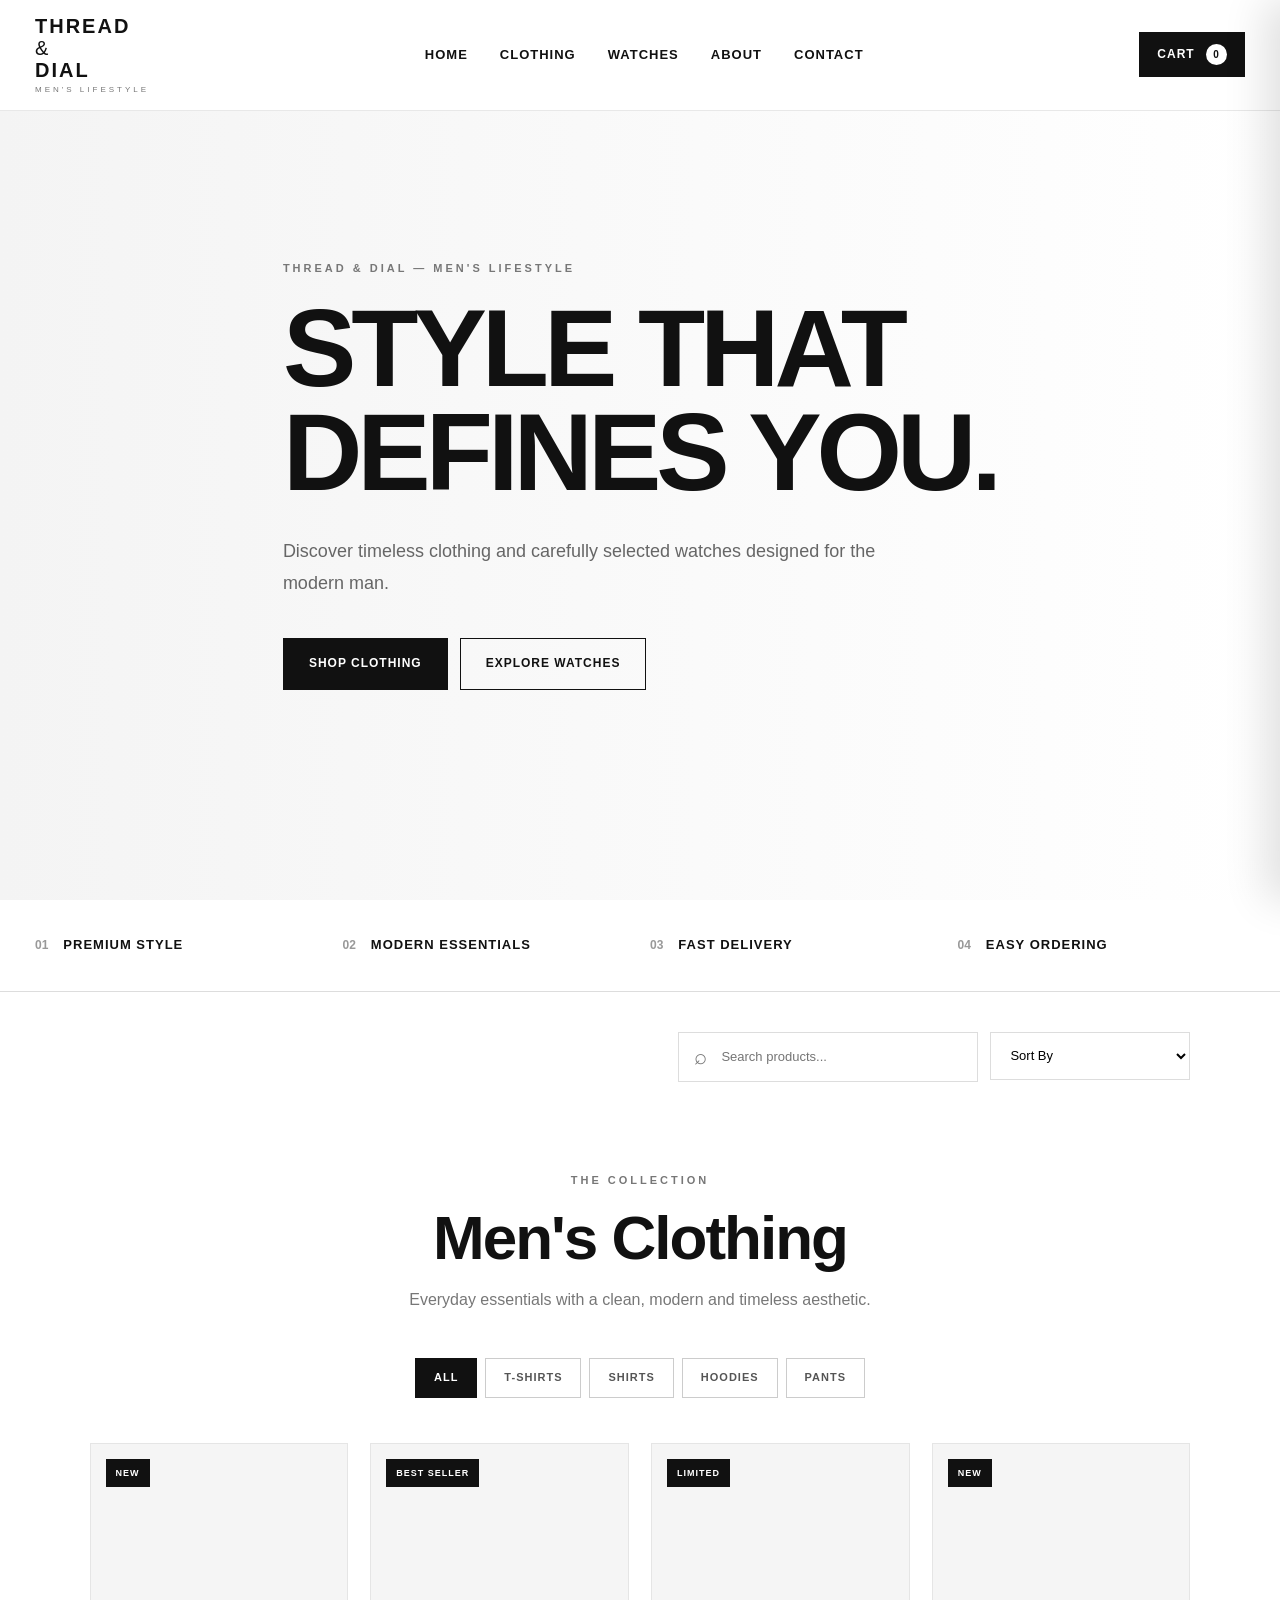
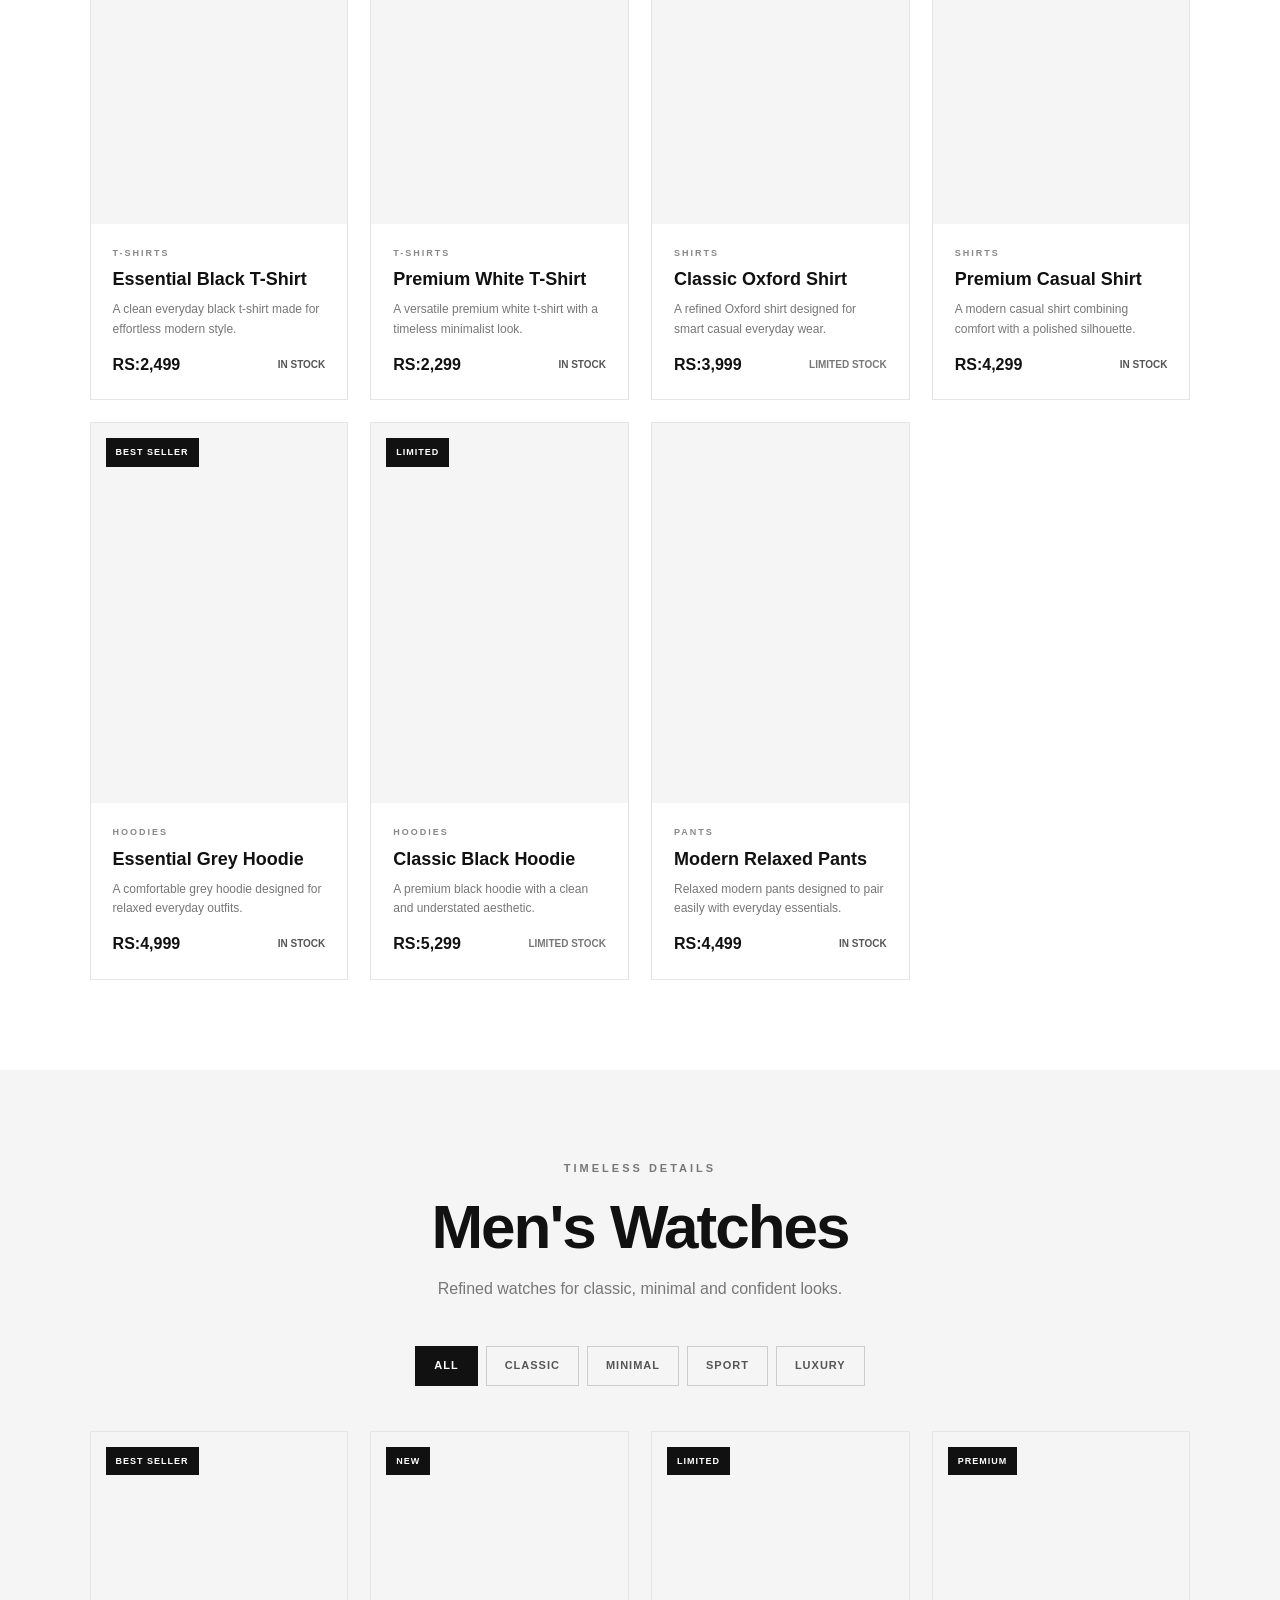
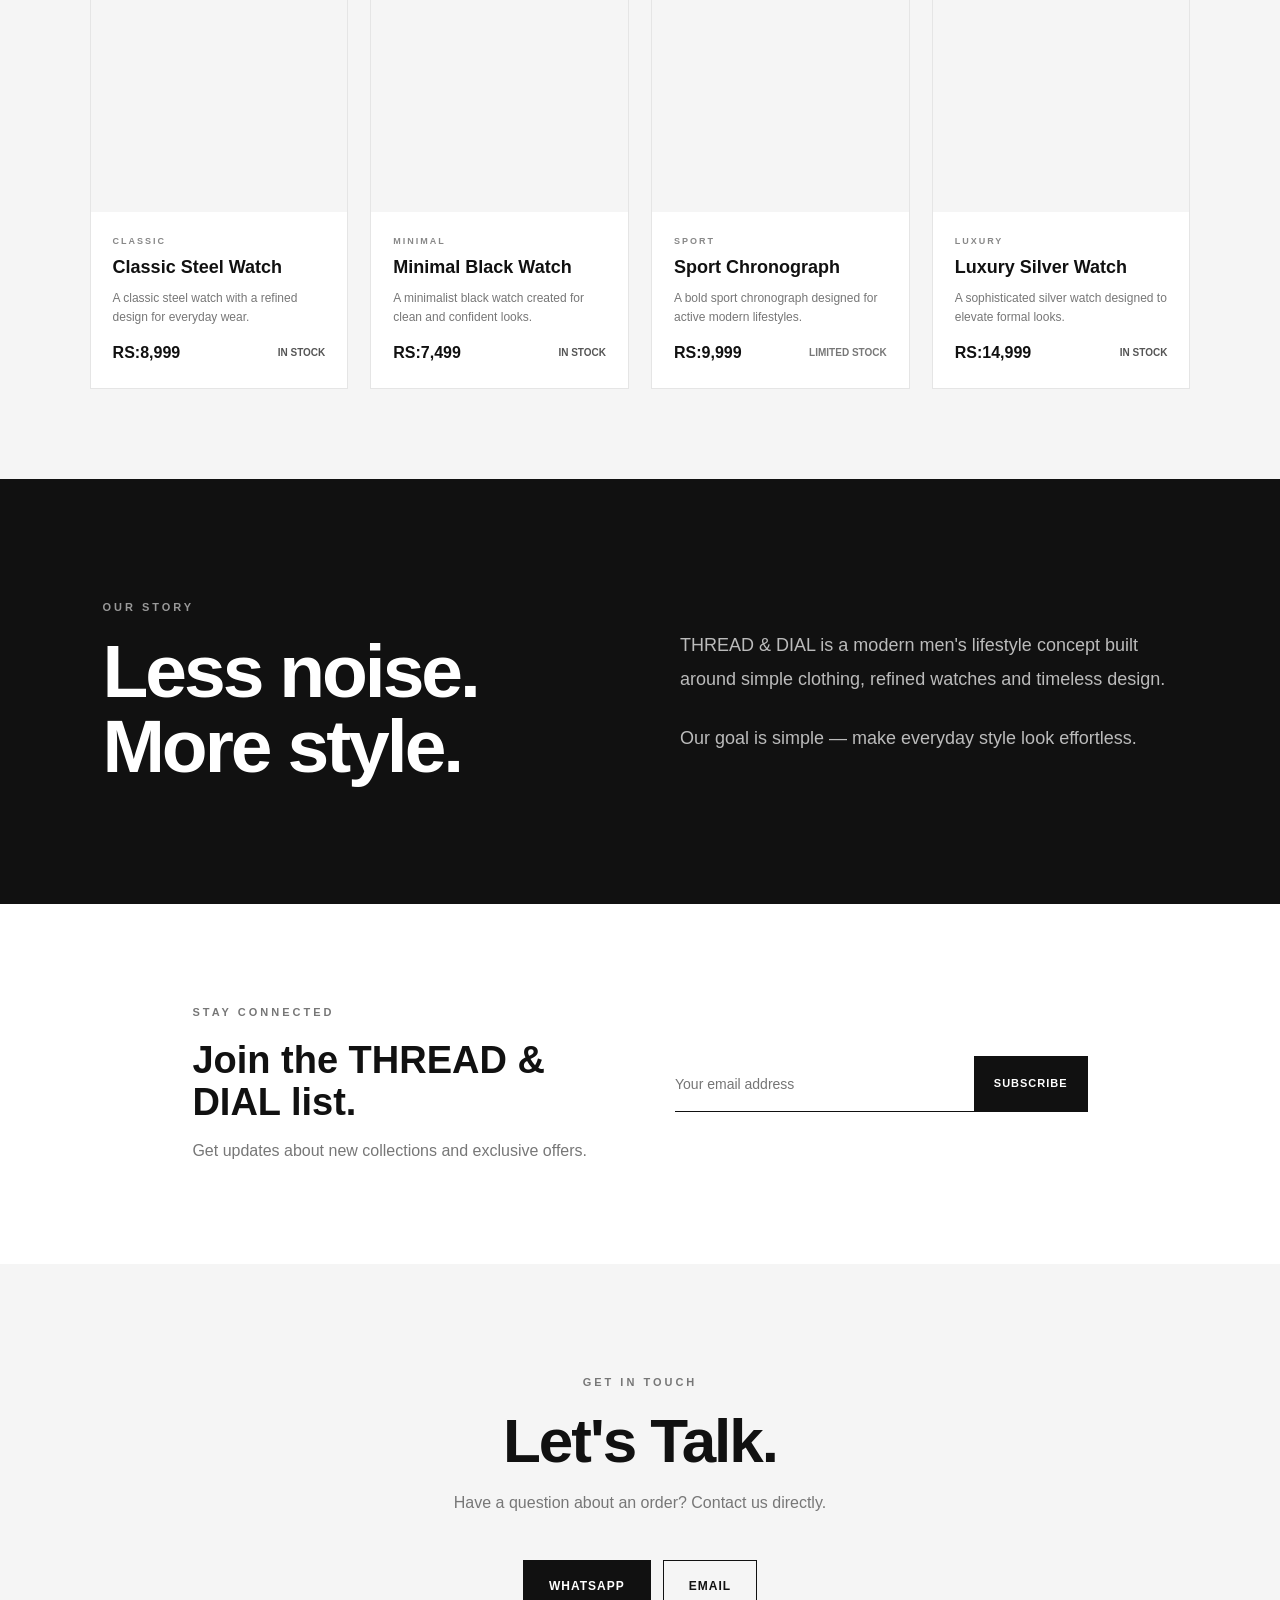
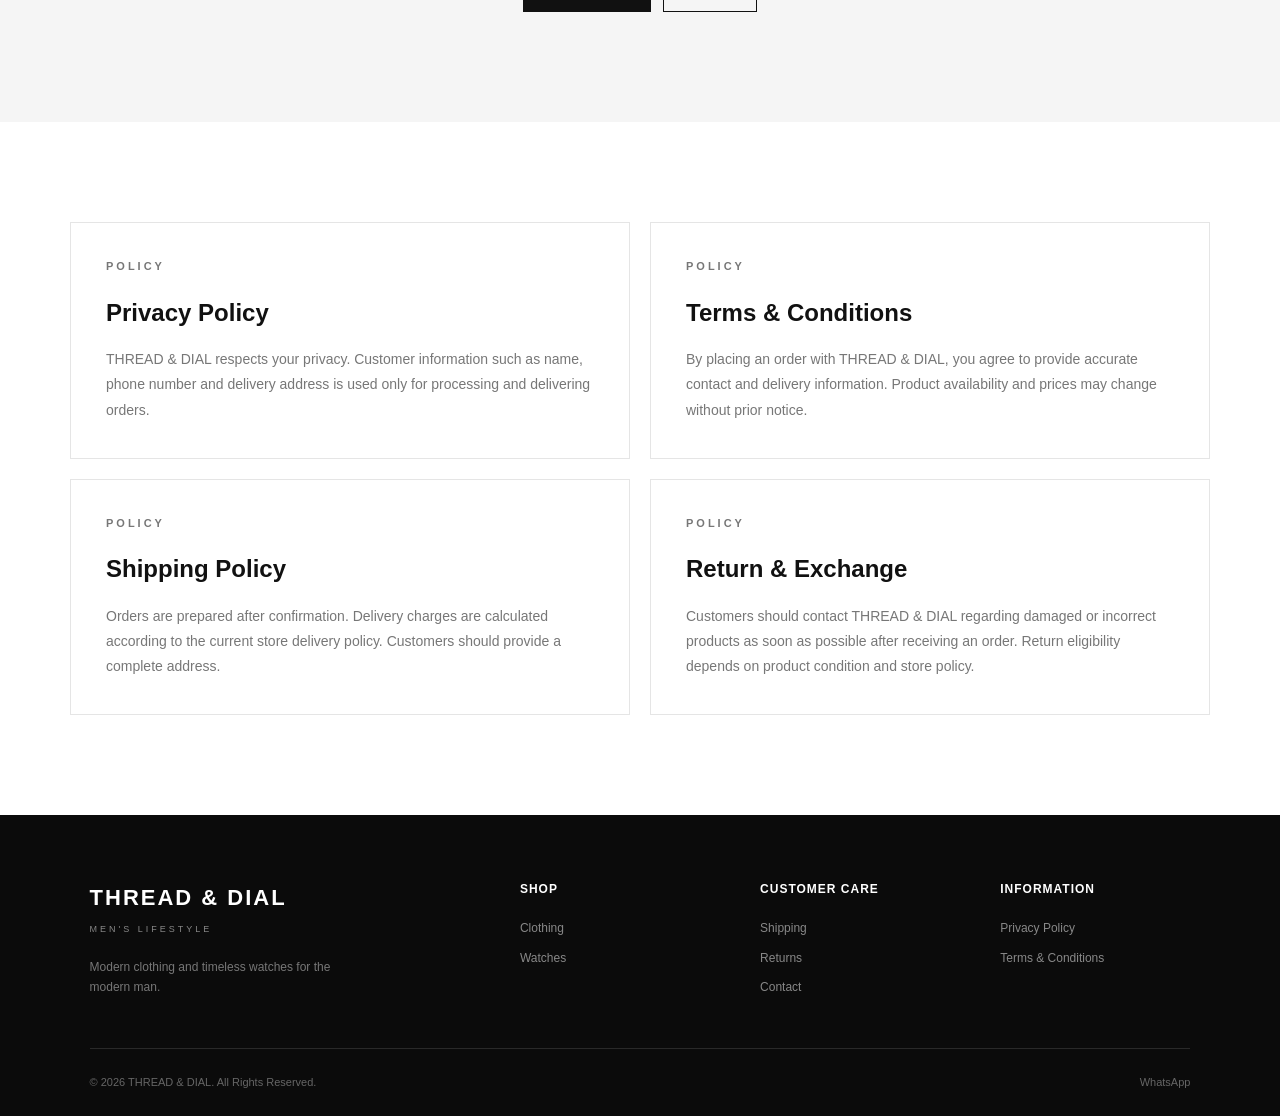
==== commit c3feee79: "Complete Thread & Dial e-commerce improvements" ====
--- a/index.html
+++ b/index.html
@@ -1,5 +1,6 @@
 <!DOCTYPE html>
 <html lang="en">
+
 <head>
     <meta charset="UTF-8">
     <meta name="viewport" content="width=device-width, initial-scale=1.0">
@@ -14,635 +15,881 @@
 
 <body>
 
-<!-- ================= HEADER ================= -->
-
-<header class="header">
-    <nav class="navbar">
-
-        <a href="#home" class="logo">
-            THREAD <span>&</span> DIAL
-            <small>MEN'S LIFESTYLE</small>
-        </a>
-
-        <div class="nav-links" id="navLinks">
-            <a href="#home">Home</a>
-            <a href="#clothing">Clothing</a>
-            <a href="#watches">Watches</a>
-            <a href="#about">About</a>
-            <a href="#contact">Contact</a>
+    <!-- ================= HEADER ================= -->
+
+    <header class="header">
+
+        <nav class="navbar">
+
+            <a href="#home" class="logo">
+                THREAD <span>&</span> DIAL
+                <small>MEN'S LIFESTYLE</small>
+            </a>
+
+            <div class="nav-links" id="navLinks">
+                <a href="#home">Home</a>
+                <a href="#clothing">Clothing</a>
+                <a href="#watches">Watches</a>
+                <a href="#about">About</a>
+                <a href="#contact">Contact</a>
+            </div>
+
+            <div class="nav-actions">
+
+                <button class="cart-button" id="cartButton">
+                    Cart
+                    <span id="cartCount">0</span>
+                </button>
+
+                <button class="menu-button" id="menuButton">
+                    ☰
+                </button>
+
+            </div>
+
+        </nav>
+
+    </header>
+
+
+    <!-- ================= HERO ================= -->
+
+    <main>
+
+        <section class="hero" id="home">
+
+            <div class="hero-content">
+
+                <p class="eyebrow">
+                    THREAD & DIAL — MEN'S LIFESTYLE
+                </p>
+
+                <h1>
+                    STYLE THAT
+                    <br>
+                    DEFINES YOU.
+                </h1>
+
+                <p class="hero-text">
+                    Discover timeless clothing and carefully selected
+                    watches designed for the modern man.
+                </p>
+
+                <div class="hero-buttons">
+
+                    <a href="#clothing" class="btn btn-dark">
+                        Shop Clothing
+                    </a>
+
+                    <a href="#watches" class="btn btn-outline">
+                        Explore Watches
+                    </a>
+
+                </div>
+
+            </div>
+
+        </section>
+
+
+        <!-- ================= FEATURES ================= -->
+
+        <section class="feature-strip">
+
+            <div>
+                <strong>01</strong>
+                <span>Premium Style</span>
+            </div>
+
+            <div>
+                <strong>02</strong>
+                <span>Modern Essentials</span>
+            </div>
+
+            <div>
+                <strong>03</strong>
+                <span>Fast Delivery</span>
+            </div>
+
+            <div>
+                <strong>04</strong>
+                <span>Easy Ordering</span>
+            </div>
+
+        </section>
+
+
+        <!-- ================= SHOP TOOLS ================= -->
+
+        <section class="shop-tools-section">
+
+            <div class="shop-tools">
+
+                <div class="search-box">
+
+                    <span>⌕</span>
+
+                    <input
+                        type="search"
+                        id="productSearch"
+                        placeholder="Search products..."
+                    >
+
+                </div>
+
+                <select id="productSort">
+
+                    <option value="default">
+                        Sort By
+                    </option>
+
+                    <option value="low-high">
+                        Price: Low to High
+                    </option>
+
+                    <option value="high-low">
+                        Price: High to Low
+                    </option>
+
+                </select>
+
+            </div>
+
+        </section>
+
+
+        <!-- ================= CLOTHING ================= -->
+
+        <section class="products-section" id="clothing">
+
+            <div class="section-heading">
+
+                <p class="eyebrow">
+                    THE COLLECTION
+                </p>
+
+                <h2>
+                    Men's Clothing
+                </h2>
+
+                <p>
+                    Everyday essentials with a clean,
+                    modern and timeless aesthetic.
+                </p>
+
+            </div>
+
+
+            <div class="filter-buttons clothing-filters">
+
+                <button class="filter-btn active" data-filter="all">
+                    All
+                </button>
+
+                <button class="filter-btn" data-filter="t-shirts">
+                    T-Shirts
+                </button>
+
+                <button class="filter-btn" data-filter="shirts">
+                    Shirts
+                </button>
+
+                <button class="filter-btn" data-filter="hoodies">
+                    Hoodies
+                </button>
+
+                <button class="filter-btn" data-filter="pants">
+                    Pants
+                </button>
+
+            </div>
+
+
+            <div class="products-grid" id="clothingGrid"></div>
+
+        </section>
+
+
+        <!-- ================= WATCHES ================= -->
+
+        <section class="products-section watches-section" id="watches">
+
+            <div class="section-heading">
+
+                <p class="eyebrow">
+                    TIMELESS DETAILS
+                </p>
+
+                <h2>
+                    Men's Watches
+                </h2>
+
+                <p>
+                    Refined watches for classic,
+                    minimal and confident looks.
+                </p>
+
+            </div>
+
+
+            <div class="filter-buttons watch-filters">
+
+                <button class="filter-btn active" data-filter="all">
+                    All
+                </button>
+
+                <button class="filter-btn" data-filter="classic">
+                    Classic
+                </button>
+
+                <button class="filter-btn" data-filter="minimal">
+                    Minimal
+                </button>
+
+                <button class="filter-btn" data-filter="sport">
+                    Sport
+                </button>
+
+                <button class="filter-btn" data-filter="luxury">
+                    Luxury
+                </button>
+
+            </div>
+
+
+            <div class="products-grid" id="watchesGrid"></div>
+
+        </section>
+
+
+        <!-- ================= ABOUT ================= -->
+
+        <section class="about-section" id="about">
+
+            <div class="about-grid">
+
+                <div class="about-title">
+
+                    <p class="eyebrow">
+                        OUR STORY
+                    </p>
+
+                    <h2>
+                        Less noise.
+                        <br>
+                        More style.
+                    </h2>
+
+                </div>
+
+                <div class="about-text">
+
+                    <p>
+                        THREAD & DIAL is a modern men's lifestyle
+                        concept built around simple clothing,
+                        refined watches and timeless design.
+                    </p>
+
+                    <p>
+                        Our goal is simple — make everyday style
+                        look effortless.
+                    </p>
+
+                </div>
+
+            </div>
+
+        </section>
+
+
+        <!-- ================= NEWSLETTER ================= -->
+
+        <section class="newsletter">
+
+            <div>
+
+                <p class="eyebrow">
+                    STAY CONNECTED
+                </p>
+
+                <h2>
+                    Join the THREAD & DIAL list.
+                </h2>
+
+                <p>
+                    Get updates about new collections
+                    and exclusive offers.
+                </p>
+
+            </div>
+
+
+            <form id="newsletterForm">
+
+                <input
+                    type="email"
+                    placeholder="Your email address"
+                    required
+                >
+
+                <button type="submit">
+                    Subscribe
+                </button>
+
+                <span id="newsletterMessage"></span>
+
+            </form>
+
+        </section>
+
+
+        <!-- ================= CONTACT ================= -->
+
+        <section class="contact-section" id="contact">
+
+            <div class="section-heading">
+
+                <p class="eyebrow">
+                    GET IN TOUCH
+                </p>
+
+                <h2>
+                    Let's Talk.
+                </h2>
+
+                <p>
+                    Have a question about an order?
+                    Contact us directly.
+                </p>
+
+            </div>
+
+
+            <div class="contact-buttons">
+
+                <a
+                    href="https://wa.me/923246387175"
+                    target="_blank"
+                    class="btn btn-dark"
+                >
+                    WhatsApp
+                </a>
+
+                <a
+                    href="mailto:huzaifaanwar924@gmail.com"
+                    class="btn btn-outline"
+                >
+                    Email
+                </a>
+
+            </div>
+
+        </section>
+
+
+        <!-- ================= POLICIES ================= -->
+
+        <section class="policies-section">
+
+            <div class="policy-card" id="privacy">
+
+                <p class="eyebrow">POLICY</p>
+
+                <h2>Privacy Policy</h2>
+
+                <p>
+                    THREAD & DIAL respects your privacy.
+                    Customer information such as name, phone number
+                    and delivery address is used only for processing
+                    and delivering orders.
+                </p>
+
+            </div>
+
+
+            <div class="policy-card" id="terms">
+
+                <p class="eyebrow">POLICY</p>
+
+                <h2>Terms & Conditions</h2>
+
+                <p>
+                    By placing an order with THREAD & DIAL,
+                    you agree to provide accurate contact and
+                    delivery information. Product availability
+                    and prices may change without prior notice.
+                </p>
+
+            </div>
+
+
+            <div class="policy-card" id="shipping">
+
+                <p class="eyebrow">POLICY</p>
+
+                <h2>Shipping Policy</h2>
+
+                <p>
+                    Orders are prepared after confirmation.
+                    Delivery charges are calculated according
+                    to the current store delivery policy.
+                    Customers should provide a complete address.
+                </p>
+
+            </div>
+
+
+            <div class="policy-card" id="returns">
+
+                <p class="eyebrow">POLICY</p>
+
+                <h2>Return & Exchange</h2>
+
+                <p>
+                    Customers should contact THREAD & DIAL
+                    regarding damaged or incorrect products
+                    as soon as possible after receiving an order.
+                    Return eligibility depends on product condition
+                    and store policy.
+                </p>
+
+            </div>
+
+        </section>
+
+    </main>
+
+
+    <!-- ================= FOOTER ================= -->
+
+    <footer>
+
+        <div class="footer-grid">
+
+            <div class="footer-brand">
+
+                <div class="footer-logo">
+                    THREAD & DIAL
+                </div>
+
+                <p>
+                    MEN'S LIFESTYLE
+                </p>
+
+                <span>
+                    Modern clothing and timeless watches
+                    for the modern man.
+                </span>
+
+            </div>
+
+
+            <div class="footer-column">
+
+                <h3>Shop</h3>
+
+                <a href="#clothing">Clothing</a>
+                <a href="#watches">Watches</a>
+
+            </div>
+
+
+            <div class="footer-column">
+
+                <h3>Customer Care</h3>
+
+                <a href="#shipping">Shipping</a>
+                <a href="#returns">Returns</a>
+                <a href="#contact">Contact</a>
+
+            </div>
+
+
+            <div class="footer-column">
+
+                <h3>Information</h3>
+
+                <a href="#privacy">Privacy Policy</a>
+                <a href="#terms">Terms & Conditions</a>
+
+            </div>
+
         </div>
 
-        <div class="nav-actions">
-
-            <button class="cart-button" id="cartButton">
-                Cart <span id="cartCount">0</span>
-            </button>
-
-            <button class="menu-button" id="menuButton">
-                ☰
-            </button>
+
+        <div class="footer-bottom">
+
+            <span>
+                © 2026 THREAD & DIAL. All Rights Reserved.
+            </span>
+
+            <a
+                href="https://wa.me/923246387175"
+                target="_blank"
+            >
+                WhatsApp
+            </a>
 
         </div>
 
-    </nav>
-</header>
-
-
-<!-- ================= HERO ================= -->
-
-<main>
-
-<section class="hero" id="home">
-
-    <div class="hero-content">
-
-        <p class="eyebrow">
-            THREAD & DIAL — MEN'S LIFESTYLE
-        </p>
-
-        <h1>
-            STYLE THAT
-            <br>
-            DEFINES YOU.
-        </h1>
-
-        <p class="hero-text">
-            Discover timeless clothing and carefully selected
-            watches designed for the modern man.
-        </p>
-
-        <div class="hero-buttons">
-
-            <a href="#clothing" class="btn btn-dark">
-                Shop Clothing
-            </a>
-
-            <a href="#watches" class="btn btn-outline">
-                Explore Watches
-            </a>
-
-        </div>
-
-    </div>
-
-</section>
-
-
-<!-- ================= FEATURES ================= -->
-
-<section class="feature-strip">
-
-    <div>
-        <strong>01</strong>
-        <span>Premium Style</span>
-    </div>
-
-    <div>
-        <strong>02</strong>
-        <span>Modern Essentials</span>
-    </div>
-
-    <div>
-        <strong>03</strong>
-        <span>Fast Delivery</span>
-    </div>
-
-    <div>
-        <strong>04</strong>
-        <span>Easy Ordering</span>
-    </div>
-
-</section>
-
-
-<!-- ================= CLOTHING ================= -->
-
-<section class="products-section" id="clothing">
-
-    <div class="section-heading">
-
-        <p class="eyebrow">
-            THE COLLECTION
-        </p>
-
-        <h2>Men's Clothing</h2>
-
-        <p>
-            Everyday essentials with a clean,
-            modern and timeless aesthetic.
-        </p>
-
-    </div>
-
-
-    <div class="filter-buttons clothing-filters">
-
-        <button class="filter-btn active" data-filter="all">
-            All
-        </button>
-
-        <button class="filter-btn" data-filter="t-shirts">
-            T-Shirts
-        </button>
-
-        <button class="filter-btn" data-filter="shirts">
-            Shirts
-        </button>
-
-        <button class="filter-btn" data-filter="hoodies">
-            Hoodies
-        </button>
-
-        <button class="filter-btn" data-filter="pants">
-            Pants
-        </button>
-
-    </div>
-
-
-    <div class="products-grid" id="clothingGrid"></div>
-
-</section>
-
-
-<!-- ================= WATCHES ================= -->
-
-<section class="products-section watches-section" id="watches">
-
-    <div class="section-heading">
-
-        <p class="eyebrow">
-            TIMELESS DETAILS
-        </p>
-
-        <h2>Men's Watches</h2>
-
-        <p>
-            Refined watches for classic,
-            minimal and confident looks.
-        </p>
-
-    </div>
-
-
-    <div class="filter-buttons watch-filters">
-
-        <button class="filter-btn active" data-filter="all">
-            All
-        </button>
-
-        <button class="filter-btn" data-filter="classic">
-            Classic
-        </button>
-
-        <button class="filter-btn" data-filter="minimal">
-            Minimal
-        </button>
-
-        <button class="filter-btn" data-filter="sport">
-            Sport
-        </button>
-
-        <button class="filter-btn" data-filter="luxury">
-            Luxury
-        </button>
-
-    </div>
-
-
-    <div class="products-grid" id="watchesGrid"></div>
-
-</section>
-
-
-<!-- ================= ABOUT ================= -->
-
-<section class="about-section" id="about">
-
-    <div class="about-grid">
-
-        <div class="about-title">
-
-            <p class="eyebrow">
-                OUR STORY
-            </p>
-
-            <h2>
-                Less noise.
-                <br>
-                More style.
-            </h2>
-
-        </div>
-
-        <div class="about-text">
-
-            <p>
-                THREAD & DIAL is a modern men's lifestyle
-                concept built around simple clothing,
-                refined watches and timeless design.
-            </p>
-
-            <p>
-                Our goal is simple — make everyday style
-                look effortless.
-            </p>
-
-        </div>
-
-    </div>
-
-</section>
-
-
-<!-- ================= NEWSLETTER ================= -->
-
-<section class="newsletter">
-
-    <div>
-
-        <p class="eyebrow">
-            STAY CONNECTED
-        </p>
-
-        <h2>
-            Join the THREAD & DIAL list.
-        </h2>
-
-        <p>
-            Get updates about new collections
-            and exclusive offers.
-        </p>
-
-    </div>
-
-
-    <form id="newsletterForm">
-
-        <input
-            type="email"
-            placeholder="Your email address"
-            required
-        >
-
-        <button type="submit">
-            Subscribe
-        </button>
-
-        <span id="newsletterMessage"></span>
-
-    </form>
-
-</section>
-
-
-<!-- ================= CONTACT ================= -->
-
-<section class="contact-section" id="contact">
-
-    <div class="section-heading">
-
-        <p class="eyebrow">
-            GET IN TOUCH
-        </p>
-
-        <h2>Let's Talk.</h2>
-
-        <p>
-            Have a question about an order?
-            Contact us directly.
-        </p>
-
-    </div>
-
-
-    <div class="contact-buttons">
-
-        <a
-            href="https://wa.me/923246387175"
-            target="_blank"
-            class="btn btn-dark"
-        >
-            WhatsApp
-        </a>
-
-        <a
-            href="mailto:huzaifaanwar924@gmail.com"
-            class="btn btn-outline"
-        >
-            Email
-        </a>
-
-    </div>
-
-</section>
-
-</main>
-
-
-<!-- ================= FOOTER ================= -->
-
-<footer>
-
-    <div class="footer-logo">
-        THREAD & DIAL
-    </div>
-
-    <p>MEN'S LIFESTYLE</p>
-
-    <span>
-        © 2026 THREAD & DIAL. All Rights Reserved.
-    </span>
-
-</footer>
-
-
-<!-- ================= CART OVERLAY ================= -->
-
-<div
-    class="overlay"
-    id="checkoutOverlay"
-></div>
-
-
-<!-- ================= CART DRAWER ================= -->
-
-<aside
-    class="cart-drawer"
-    id="cartDrawer"
->
-
-    <div class="cart-header">
-
-        <div>
-
-            <p class="eyebrow">
-                YOUR BAG
-            </p>
-
-            <h2>Shopping Cart</h2>
-
-        </div>
-
-        <button id="closeCart">
-            ×
-        </button>
-
-    </div>
-
-
-    <div
-        class="cart-items"
-        id="cartItems"
-    ></div>
-
-
-    <div class="cart-footer">
-
-        <div class="cart-total-row">
-
-            <span>Total</span>
-
-            <strong id="cartTotal">
-                RS:0
-            </strong>
-
-        </div>
-
-        <p class="delivery-note">
-            Delivery charges: RS:200
-        </p>
-
-        <button
-            class="checkout-button"
-            id="checkoutButton"
-        >
-            Proceed to Checkout
-        </button>
-
-    </div>
-
-</aside>
-
-
-<!-- ================= CHECKOUT MODAL ================= -->
-
-<div
-    class="checkout-modal"
-    id="checkoutModal"
->
-
-    <div
-        class="checkout-box"
-        id="checkoutContent"
-    >
-
-        <div class="checkout-header">
-
-            <div>
-
-                <p class="eyebrow">
-                    ORDER DETAILS
-                </p>
-
-                <h2>Checkout</h2>
-
-            </div>
-
-            <button id="closeCheckout">
+    </footer>
+
+
+    <!-- ================= PRODUCT MODAL ================= -->
+
+    <div class="product-modal" id="productModal">
+
+        <div class="product-modal-content">
+
+            <button
+                class="product-modal-close"
+                id="closeProductModal"
+            >
                 ×
             </button>
 
+
+            <div class="product-modal-image">
+
+                <img
+                    id="modalProductImage"
+                    src=""
+                    alt=""
+                >
+
+            </div>
+
+
+            <div class="product-modal-info">
+
+                <span id="modalProductCategory"></span>
+
+                <h2 id="modalProductName"></h2>
+
+                <p id="modalProductDescription"></p>
+
+                <strong id="modalProductPrice"></strong>
+
+                <div
+                    class="modal-stock"
+                    id="modalProductStock"
+                ></div>
+
+
+                <!-- SIZE -->
+
+                <div
+                    class="modal-option"
+                    id="modalSizeContainer"
+                >
+
+                    <label>Size</label>
+
+                    <div
+                        class="option-buttons"
+                        id="modalSizes"
+                    ></div>
+
+                </div>
+
+
+                <!-- COLOR -->
+
+                <div
+                    class="modal-option"
+                    id="modalColorContainer"
+                >
+
+                    <label>Color</label>
+
+                    <div
+                        class="option-buttons"
+                        id="modalColors"
+                    ></div>
+
+                </div>
+
+
+                <button
+                    id="modalAddToCart"
+                    class="modal-add-btn"
+                >
+                    Add to Cart
+                </button>
+
+            </div>
+
         </div>
 
-
-        <form id="orderForm">
-
-            <div class="checkout-grid">
+    </div>
+
+
+    <!-- ================= CART OVERLAY ================= -->
+
+    <div
+        class="overlay"
+        id="checkoutOverlay"
+    ></div>
+
+
+    <!-- ================= CART DRAWER ================= -->
+
+    <aside
+        class="cart-drawer"
+        id="cartDrawer"
+    >
+
+        <div class="cart-header">
+
+            <div>
+
+                <p class="eyebrow">
+                    YOUR BAG
+                </p>
+
+                <h2>
+                    Shopping Cart
+                </h2>
+
+            </div>
+
+            <button id="closeCart">
+                ×
+            </button>
+
+        </div>
+
+
+        <div
+            class="cart-items"
+            id="cartItems"
+        ></div>
+
+
+        <div class="cart-footer">
+
+            <div class="cart-total-row">
+
+                <span>
+                    Subtotal
+                </span>
+
+                <strong id="cartTotal">
+                    RS:0
+                </strong>
+
+            </div>
+
+
+            <p class="delivery-note">
+                Delivery charges: RS:200
+            </p>
+
+
+            <button
+                class="checkout-button"
+                id="checkoutButton"
+            >
+                Proceed to Checkout
+            </button>
+
+        </div>
+
+    </aside>
+
+
+    <!-- ================= CHECKOUT MODAL ================= -->
+
+    <div
+        class="checkout-modal"
+        id="checkoutModal"
+    >
+
+        <div
+            class="checkout-box"
+            id="checkoutContent"
+        >
+
+            <div class="checkout-header">
+
+                <div>
+
+                    <p class="eyebrow">
+                        ORDER DETAILS
+                    </p>
+
+                    <h2>
+                        Checkout
+                    </h2>
+
+                </div>
+
+                <button id="closeCheckout">
+                    ×
+                </button>
+
+            </div>
+
+
+            <form id="orderForm">
+
+                <div class="checkout-grid">
+
+                    <div class="form-group">
+
+                        <label>
+                            Full Name
+                        </label>
+
+                        <input
+                            type="text"
+                            id="customerName"
+                            placeholder="Your full name"
+                            required
+                        >
+
+                    </div>
+
+
+                    <div class="form-group">
+
+                        <label>
+                            Phone Number
+                        </label>
+
+                        <input
+                            type="tel"
+                            id="customerPhone"
+                            placeholder="03XX XXXXXXX"
+                            pattern="03[0-9]{9}"
+                            required
+                        >
+
+                    </div>
+
+                </div>
+
 
                 <div class="form-group">
 
-                    <label for="customerName">
-                        Full Name
+                    <label>
+                        Delivery Address
                     </label>
 
-                    <input
-                        type="text"
-                        id="customerName"
-                        placeholder="Your full name"
+                    <textarea
+                        id="customerAddress"
+                        placeholder="Enter complete delivery address"
+                        required
+                    ></textarea>
+
+                </div>
+
+
+                <div class="form-group">
+
+                    <label>
+                        Payment Method
+                    </label>
+
+                    <select
+                        id="paymentMethod"
                         required
                     >
 
-                </div>
-
-
-                <div class="form-group">
-
-                    <label for="customerPhone">
-                        Phone Number
-                    </label>
-
-                    <input
-                        type="tel"
-                        id="customerPhone"
-                        placeholder="03XX XXXXXXX"
-                        required
-                    >
-
-                </div>
-
-            </div>
-
-
-            <div class="form-group">
-
-                <label for="customerAddress">
-                    Delivery Address
-                </label>
-
-                <textarea
-                    id="customerAddress"
-                    placeholder="Enter complete delivery address"
-                    required
-                ></textarea>
-
-            </div>
-
-
-            <div class="form-group">
-
-                <label for="paymentMethod">
-                    Payment Method
-                </label>
-
-                <select
-                    id="paymentMethod"
-                    required
+                        <option value="">
+                            Select payment method
+                        </option>
+
+                        <option value="Cash on Delivery">
+                            Cash on Delivery
+                        </option>
+
+                        <option value="Online Payment">
+                            Online Payment
+                        </option>
+
+                    </select>
+
+                </div>
+
+
+                <div class="checkout-summary">
+
+                    <div>
+
+                        <span>
+                            Products
+                        </span>
+
+                        <strong id="checkoutItemsCount">
+                            0
+                        </strong>
+
+                    </div>
+
+
+                    <div>
+
+                        <span>
+                            Subtotal
+                        </span>
+
+                        <strong id="checkoutSubtotal">
+                            RS:0
+                        </strong>
+
+                    </div>
+
+
+                    <div>
+
+                        <span>
+                            Delivery
+                        </span>
+
+                        <strong>
+                            RS:200
+                        </strong>
+
+                    </div>
+
+
+                    <div class="checkout-grand-total">
+
+                        <span>
+                            Total
+                        </span>
+
+                        <strong id="checkoutGrandTotal">
+                            RS:0
+                        </strong>
+
+                    </div>
+
+                </div>
+
+
+                <button
+                    type="submit"
+                    class="place-order-button"
                 >
-
-                    <option value="">
-                        Select payment method
-                    </option>
-
-                    <option value="Cash on Delivery">
-                        Cash on Delivery
-                    </option>
-
-                    <option value="Online Payment">
-                        Online Payment
-                    </option>
-
-                </select>
-
-            </div>
-
-
-            <div class="checkout-summary">
-
-                <div>
-                    <span>Products</span>
-                    <strong id="checkoutItemsCount">0</strong>
-                </div>
-
-                <div>
-                    <span>Subtotal</span>
-                    <strong id="checkoutSubtotal">
-                        RS:0
-                    </strong>
-                </div>
-
-                <div>
-                    <span>Delivery</span>
-                    <strong>RS:200</strong>
-                </div>
-
-                <div class="checkout-grand-total">
-
-                    <span>Total</span>
-
-                    <strong id="checkoutGrandTotal">
-                        RS:0
-                    </strong>
-
-                </div>
-
-            </div>
-
-
-            <button
-                type="submit"
-                class="place-order-button"
-            >
-                Place Order
-            </button>
-
-
-            <p class="checkout-note">
-                After placing your order,
-                you can send the complete order
-                directly to WhatsApp.
-            </p>
-
-        </form>
+                    Place Order
+                </button>
+
+
+                <p class="checkout-note">
+                    Your order will be prepared after confirmation.
+                </p>
+
+            </form>
+
+        </div>
 
     </div>
 
-</div>
-
-
-<!-- ================= PRODUCT DETAILS MODAL ================= -->
-
-<div
-    class="product-modal"
-    id="productModal"
->
-
-    <div class="product-modal-content">
-
-        <button
-            class="product-modal-close"
-            id="closeProductModal"
-        >
-            ×
-        </button>
-
-
-        <div class="product-modal-image">
-
-            <img
-                id="modalProductImage"
-                src=""
-                alt=""
-            >
-
-        </div>
-
-
-        <div class="product-modal-info">
-
-            <span id="modalProductCategory"></span>
-
-            <h2 id="modalProductName"></h2>
-
-            <p id="modalProductDescription"></p>
-
-            <strong id="modalProductPrice"></strong>
-
-            <button
-                id="modalAddToCart"
-                class="modal-add-btn"
-            >
-                Add to Cart
-            </button>
-
-        </div>
-
-    </div>
-
-</div>
-
-
-<script src="script.js"></script>
+
+    <script src="script.js"></script>
 
 </body>
+
 </html>
--- a/style.css
+++ b/style.css
@@ -1,11 +1,6 @@
 /* =====================================================
    THREAD & DIAL
-   PROFESSIONAL E-COMMERCE WEBSITE
-===================================================== */
-
-
-/* =====================================================
-   GLOBAL
+   FINAL PROFESSIONAL STYLESHEET
 ===================================================== */
 
 * {
@@ -61,6 +56,7 @@
     width: 100%;
 
     background: rgba(255, 255, 255, 0.96);
+
     border-bottom: 1px solid #e8e8e8;
 
     z-index: 1000;
@@ -70,9 +66,9 @@
 
 .navbar {
     max-width: 1300px;
+    min-height: 82px;
+
     margin: auto;
-
-    min-height: 82px;
     padding: 15px 35px;
 
     display: flex;
@@ -83,9 +79,7 @@
 }
 
 
-/* =====================================================
-   LOGO
-===================================================== */
+/* LOGO */
 
 .logo {
     display: flex;
@@ -109,15 +103,14 @@
 
     font-size: 8px;
     letter-spacing: 3px;
+
     font-weight: 500;
 
     color: #777;
 }
 
 
-/* =====================================================
-   NAVIGATION
-===================================================== */
+/* NAV */
 
 .nav-links {
     display: flex;
@@ -140,14 +133,11 @@
 }
 
 
-/* =====================================================
-   NAV ACTIONS
-===================================================== */
+/* NAV ACTIONS */
 
 .nav-actions {
     display: flex;
     align-items: center;
-
     gap: 15px;
 }
 
@@ -213,11 +203,12 @@
     display: flex;
     align-items: center;
 
-    background: linear-gradient(
-        90deg,
-        #f4f4f4 0%,
-        #fff 100%
-    );
+    background:
+        linear-gradient(
+            90deg,
+            #f4f4f4 0%,
+            #fff 100%
+        );
 }
 
 .hero-content {
@@ -232,6 +223,7 @@
     font-weight: 800;
 
     letter-spacing: 3px;
+
     text-transform: uppercase;
 
     color: #777;
@@ -260,7 +252,6 @@
 .hero-buttons {
     display: flex;
     flex-wrap: wrap;
-
     gap: 12px;
 }
 
@@ -283,6 +274,7 @@
     font-weight: 800;
 
     letter-spacing: 1px;
+
     text-transform: uppercase;
 
     transition: 0.3s;
@@ -297,12 +289,12 @@
 
 .btn-dark:hover {
     background: #333;
-
     transform: translateY(-2px);
 }
 
 .btn-outline {
     background: transparent;
+
     color: #111;
 
     border: 1px solid #111;
@@ -315,13 +307,13 @@
 
 
 /* =====================================================
-   FEATURE STRIP
+   FEATURES
 ===================================================== */
 
 .feature-strip {
     max-width: 1300px;
+
     margin: auto;
-
     padding: 35px;
 
     display: grid;
@@ -335,7 +327,6 @@
 
 .feature-strip div {
     display: flex;
-
     align-items: center;
 
     gap: 15px;
@@ -356,11 +347,77 @@
 
 
 /* =====================================================
+   SEARCH & SORT
+===================================================== */
+
+.shop-tools-section {
+    padding: 40px 7% 0;
+}
+
+.shop-tools {
+    max-width: 1250px;
+
+    margin: auto;
+
+    display: flex;
+    justify-content: flex-end;
+
+    gap: 12px;
+}
+
+.search-box {
+    display: flex;
+    align-items: center;
+
+    width: 300px;
+
+    border: 1px solid #ddd;
+
+    background: #fff;
+}
+
+.search-box span {
+    padding-left: 15px;
+
+    font-size: 22px;
+
+    color: #777;
+}
+
+.search-box input {
+    width: 100%;
+    height: 48px;
+
+    padding: 0 14px;
+
+    border: 0;
+    outline: none;
+
+    font-size: 13px;
+}
+
+.shop-tools select {
+    min-width: 200px;
+    height: 48px;
+
+    padding: 0 15px;
+
+    border: 1px solid #ddd;
+
+    background: #fff;
+
+    outline: none;
+
+    font-size: 13px;
+}
+
+
+/* =====================================================
    PRODUCTS
 ===================================================== */
 
 .products-section {
-    padding: 110px 7%;
+    padding: 90px 7%;
 }
 
 .watches-section {
@@ -379,6 +436,7 @@
     font-size: clamp(38px, 5vw, 62px);
 
     letter-spacing: -2px;
+
     line-height: 1;
 
     margin-bottom: 18px;
@@ -386,14 +444,11 @@
 
 .section-heading > p:last-child {
     color: #777;
-
     font-size: 16px;
 }
 
 
-/* =====================================================
-   FILTERS
-===================================================== */
+/* FILTERS */
 
 .filter-buttons {
     display: flex;
@@ -419,6 +474,7 @@
     font-weight: 700;
 
     letter-spacing: 1px;
+
     text-transform: uppercase;
 
     transition: 0.3s;
@@ -434,12 +490,11 @@
 }
 
 
-/* =====================================================
-   PRODUCT GRID
-===================================================== */
+/* GRID */
 
 .products-grid {
     max-width: 1250px;
+
     margin: auto;
 
     display: grid;
@@ -459,7 +514,7 @@
 
     background: #fff;
 
-    border: 1px solid #e8e8e8;
+    border: 1px solid #e5e5e5;
 
     overflow: hidden;
 
@@ -478,9 +533,7 @@
 }
 
 
-/* =====================================================
-   PRODUCT IMAGE
-===================================================== */
+/* IMAGE */
 
 .product-image {
     position: relative;
@@ -508,9 +561,31 @@
 }
 
 
-/* =====================================================
-   ADD TO CART
-===================================================== */
+/* BADGES */
+
+.product-badge {
+    position: absolute;
+
+    top: 15px;
+    left: 15px;
+
+    z-index: 2;
+
+    padding: 7px 10px;
+
+    background: #111;
+    color: #fff;
+
+    font-size: 9px;
+    font-weight: 800;
+
+    letter-spacing: 1px;
+
+    text-transform: uppercase;
+}
+
+
+/* ADD BUTTON */
 
 .product-add-btn {
     position: absolute;
@@ -526,23 +601,22 @@
     background: #111;
     color: #fff;
 
-    font-size: 13px;
+    font-size: 12px;
     font-weight: 700;
 
-    letter-spacing: 0.5px;
+    letter-spacing: 1px;
+
+    text-transform: uppercase;
 
     opacity: 0;
 
     transform: translateY(10px);
 
-    z-index: 2;
-
-    transition: 0.3s ease;
+    transition: 0.3s;
 }
 
 .product-card:hover .product-add-btn {
     opacity: 1;
-
     transform: translateY(0);
 }
 
@@ -550,13 +624,16 @@
     background: #333;
 }
 
-
-/* =====================================================
-   PRODUCT INFO
-===================================================== */
+.product-add-btn.disabled {
+    background: #999;
+    cursor: not-allowed;
+}
+
+
+/* PRODUCT INFO */
 
 .product-info {
-    padding: 24px;
+    padding: 22px;
 }
 
 .product-category {
@@ -564,42 +641,65 @@
 
     margin-bottom: 8px;
 
+    color: #888;
+
+    font-size: 9px;
+    font-weight: 800;
+
+    letter-spacing: 2px;
+
+    text-transform: uppercase;
+}
+
+.product-info h3 {
+    margin-bottom: 9px;
+
+    font-size: 18px;
+
+    line-height: 1.3;
+}
+
+.product-description {
+    margin-bottom: 13px;
+
+    color: #777;
+
+    font-size: 12px;
+
+    line-height: 1.6;
+}
+
+.product-price-row {
+    display: flex;
+
+    align-items: center;
+
+    justify-content: space-between;
+
+    gap: 10px;
+}
+
+.product-info strong {
+    font-size: 16px;
+}
+
+.stock-text {
     font-size: 10px;
     font-weight: 700;
 
-    letter-spacing: 2px;
-
     text-transform: uppercase;
-
-    color: #888;
-}
-
-.product-info h3 {
-    margin: 0 0 10px;
-
-    font-size: 19px;
-    line-height: 1.3;
-}
-
-.product-description {
-    display: -webkit-box;
-
-    -webkit-line-clamp: 2;
-    -webkit-box-orient: vertical;
-
-    overflow: hidden;
-
-    margin: 0 0 15px;
-
+}
+
+.stock-text.in-stock {
+    color: #555;
+}
+
+.stock-text.limited {
     color: #777;
-
-    font-size: 13px;
-    line-height: 1.6;
-}
-
-.product-info strong {
-    font-size: 17px;
-    font-weight: 700;
+}
+
+.stock-text.out-stock {
+    color: #999;
 }
 
 
@@ -611,11 +711,13 @@
     padding: 120px 8%;
 
     background: #111;
+
     color: #fff;
 }
 
 .about-grid {
     max-width: 1100px;
+
     margin: auto;
 
     display: grid;
@@ -643,6 +745,7 @@
     color: #bbb;
 
     font-size: 18px;
+
     line-height: 1.9;
 }
 
@@ -673,6 +776,7 @@
 
 .newsletter h2 {
     font-size: 38px;
+
     line-height: 1.1;
 
     margin-bottom: 15px;
@@ -696,6 +800,7 @@
     height: 55px;
 
     border: 0;
+
     outline: 0;
 
     font-size: 14px;
@@ -751,44 +856,156 @@
 
 
 /* =====================================================
+   POLICIES
+===================================================== */
+
+.policies-section {
+    max-width: 1200px;
+
+    margin: auto;
+
+    padding: 100px 30px;
+
+    display: grid;
+
+    grid-template-columns: repeat(2, 1fr);
+
+    gap: 20px;
+}
+
+.policy-card {
+    padding: 35px;
+
+    border: 1px solid #e5e5e5;
+
+    background: #fff;
+}
+
+.policy-card h2 {
+    margin-bottom: 15px;
+
+    font-size: 24px;
+}
+
+.policy-card p:last-child {
+    color: #777;
+
+    font-size: 14px;
+
+    line-height: 1.8;
+}
+
+
+/* =====================================================
    FOOTER
 ===================================================== */
 
 footer {
-    padding: 45px 20px;
+    padding: 65px 7% 25px;
 
     background: #0b0b0b;
+
     color: #fff;
-
-    text-align: center;
+}
+
+.footer-grid {
+    max-width: 1250px;
+
+    margin: auto;
+
+    display: grid;
+
+    grid-template-columns: 2fr 1fr 1fr 1fr;
+
+    gap: 50px;
+
+    padding-bottom: 50px;
+
+    border-bottom: 1px solid #292929;
 }
 
 .footer-logo {
-    font-size: 20px;
+    font-size: 22px;
 
     font-weight: 800;
 
     letter-spacing: 2px;
 }
 
-footer p {
-    margin-top: 6px;
+.footer-brand p {
+    margin-top: 7px;
+
+    color: #888;
+
+    font-size: 9px;
+
+    letter-spacing: 3px;
+}
+
+.footer-brand span {
+    display: block;
+
+    max-width: 280px;
+
+    margin-top: 20px;
 
     color: #777;
 
-    font-size: 9px;
-
-    letter-spacing: 3px;
-}
-
-footer span {
-    display: block;
-
-    margin-top: 25px;
+    font-size: 12px;
+
+    line-height: 1.7;
+}
+
+.footer-column {
+    display: flex;
+
+    flex-direction: column;
+
+    gap: 10px;
+}
+
+.footer-column h3 {
+    margin-bottom: 10px;
+
+    font-size: 12px;
+
+    text-transform: uppercase;
+
+    letter-spacing: 1px;
+}
+
+.footer-column a {
+    color: #888;
+
+    font-size: 12px;
+
+    transition: 0.3s;
+}
+
+.footer-column a:hover {
+    color: #fff;
+}
+
+.footer-bottom {
+    max-width: 1250px;
+
+    margin: 25px auto 0;
+
+    display: flex;
+
+    align-items: center;
+
+    justify-content: space-between;
+
+    gap: 20px;
 
     color: #666;
 
     font-size: 11px;
+}
+
+.footer-bottom a:hover {
+    color: #fff;
 }
 
 
@@ -804,6 +1021,7 @@
     background: rgba(0, 0, 0, 0.5);
 
     opacity: 0;
+
     visibility: hidden;
 
     transition: 0.3s;
@@ -813,13 +1031,12 @@
 
 .overlay.show {
     opacity: 1;
-
     visibility: visible;
 }
 
 
 /* =====================================================
-   CART
+   CART DRAWER
 ===================================================== */
 
 .cart-drawer {
@@ -829,6 +1046,7 @@
     right: 0;
 
     width: min(450px, 92vw);
+
     height: 100vh;
 
     background: #fff;
@@ -849,6 +1067,9 @@
 .cart-drawer.show {
     transform: translateX(0);
 }
+
+
+/* CART HEADER */
 
 .cart-header {
     padding: 28px;
@@ -881,9 +1102,7 @@
 }
 
 
-/* =====================================================
-   CART ITEMS
-===================================================== */
+/* CART ITEMS */
 
 .cart-items {
     flex: 1;
@@ -919,7 +1138,15 @@
 
     line-height: 1.3;
 
-    margin-bottom: 7px;
+    margin-bottom: 5px;
+}
+
+.cart-variant {
+    color: #888;
+
+    font-size: 10px;
+
+    margin-bottom: 8px;
 }
 
 .cart-item-info p {
@@ -937,16 +1164,14 @@
 }
 
 
-/* =====================================================
-   QUANTITY
-===================================================== */
+/* QUANTITY */
 
 .quantity-controls {
     display: flex;
 
     align-items: center;
 
-    gap: 12px;
+    gap: 10px;
 
     margin-bottom: 9px;
 }
@@ -961,8 +1186,11 @@
 }
 
 .quantity-controls span {
+    min-width: 15px;
+
+    text-align: center;
+
     font-size: 12px;
-
     font-weight: 700;
 }
 
@@ -979,9 +1207,7 @@
 }
 
 
-/* =====================================================
-   EMPTY CART
-===================================================== */
+/* EMPTY */
 
 .cart-empty {
     padding: 70px 20px;
@@ -1000,9 +1226,7 @@
 }
 
 
-/* =====================================================
-   CART FOOTER
-===================================================== */
+/* CART FOOTER */
 
 .cart-footer {
     padding: 25px;
@@ -1039,30 +1263,262 @@
 
 .checkout-button {
     width: 100%;
+
     height: 52px;
 
     border: 0;
 
+    background: #111;
+
+    color: #fff;
+
+    font-size: 11px;
+    font-weight: 800;
+
+    letter-spacing: 1px;
+
+    text-transform: uppercase;
+
+    transition: 0.3s;
+}
+
+.checkout-button:hover {
+    background: #333;
+}
+
+
+/* =====================================================
+   PRODUCT DETAILS MODAL
+===================================================== */
+
+.product-modal {
+    position: fixed;
+
+    inset: 0;
+
+    background: rgba(0, 0, 0, 0.65);
+
+    display: none;
+
+    align-items: center;
+    justify-content: center;
+
+    padding: 20px;
+
+    z-index: 3000;
+}
+
+.product-modal.show {
+    display: flex;
+}
+
+.product-modal-content {
+    position: relative;
+
+    width: 100%;
+    max-width: 900px;
+
+    max-height: 90vh;
+
+    background: #fff;
+
+    display: grid;
+
+    grid-template-columns: 1fr 1fr;
+
+    overflow: hidden;
+}
+
+.product-modal-image {
+    height: 600px;
+
+    background: #f5f5f5;
+}
+
+.product-modal-image img {
+    width: 100%;
+    height: 100%;
+
+    object-fit: cover;
+}
+
+.product-modal-close {
+    position: absolute;
+
+    top: 15px;
+    right: 15px;
+
+    width: 40px;
+    height: 40px;
+
+    border: none;
+
+    border-radius: 50%;
+
+    background: #fff;
+
+    font-size: 25px;
+
+    z-index: 5;
+
+    box-shadow:
+        0 5px 15px rgba(0, 0, 0, 0.12);
+}
+
+.product-modal-close:hover {
     background: #111;
     color: #fff;
+}
+
+.product-modal-info {
+    padding: 55px 45px;
+
+    display: flex;
+
+    flex-direction: column;
+
+    justify-content: center;
+}
+
+.product-modal-info > span {
+    margin-bottom: 15px;
+
+    color: #777;
+
+    font-size: 11px;
+    font-weight: 700;
+
+    letter-spacing: 2px;
+
+    text-transform: uppercase;
+}
+
+.product-modal-info h2 {
+    margin-bottom: 18px;
+
+    font-size: 34px;
+
+    line-height: 1.15;
+}
+
+.product-modal-info > p {
+    margin-bottom: 20px;
+
+    color: #666;
+
+    font-size: 14px;
+
+    line-height: 1.8;
+}
+
+.product-modal-info > strong {
+    margin-bottom: 15px;
+
+    font-size: 22px;
+}
+
+.modal-stock {
+    margin-bottom: 25px;
 
     font-size: 11px;
     font-weight: 800;
 
+    text-transform: uppercase;
+}
+
+.modal-stock.in-stock {
+    color: #555;
+}
+
+.modal-stock.limited {
+    color: #777;
+}
+
+.modal-stock.out-stock {
+    color: #999;
+}
+
+.modal-option {
+    margin-bottom: 20px;
+}
+
+.modal-option label {
+    display: block;
+
+    margin-bottom: 8px;
+
+    font-size: 10px;
+    font-weight: 800;
+
     letter-spacing: 1px;
 
     text-transform: uppercase;
+}
+
+.option-buttons {
+    display: flex;
+
+    flex-wrap: wrap;
+
+    gap: 7px;
+}
+
+.option-button {
+    min-width: 42px;
+
+    padding: 9px 13px;
+
+    border: 1px solid #ccc;
+
+    background: #fff;
+
+    font-size: 11px;
+}
+
+.option-button:hover,
+.option-button.selected {
+    background: #111;
+
+    border-color: #111;
+
+    color: #fff;
+}
+
+.modal-add-btn {
+    width: 100%;
+
+    padding: 16px 20px;
+
+    border: none;
+
+    background: #111;
+
+    color: #fff;
+
+    font-size: 13px;
+
+    font-weight: 700;
+
+    letter-spacing: 1px;
+
+    text-transform: uppercase;
 
     transition: 0.3s;
 }
 
-.checkout-button:hover {
+.modal-add-btn:hover {
     background: #333;
 }
 
+.modal-add-btn:disabled {
+    background: #999;
+
+    cursor: not-allowed;
+}
+
 
 /* =====================================================
-   CHECKOUT
+   CHECKOUT MODAL
 ===================================================== */
 
 .checkout-modal {
@@ -1112,6 +1568,7 @@
     display: flex;
 
     align-items: flex-start;
+
     justify-content: space-between;
 
     padding-bottom: 25px;
@@ -1130,9 +1587,7 @@
 }
 
 
-/* =====================================================
-   CHECKOUT FORM
-===================================================== */
+/* FORM */
 
 .checkout-grid {
     display: grid;
@@ -1152,6 +1607,7 @@
     margin-bottom: 7px;
 
     font-size: 11px;
+
     font-weight: 800;
 
     letter-spacing: 1px;
@@ -1190,9 +1646,7 @@
 }
 
 
-/* =====================================================
-   CHECKOUT SUMMARY
-===================================================== */
+/* CHECKOUT SUMMARY */
 
 .checkout-summary {
     padding: 20px;
@@ -1206,6 +1660,7 @@
     display: flex;
 
     align-items: center;
+
     justify-content: space-between;
 
     padding: 7px 0;
@@ -1232,27 +1687,26 @@
 }
 
 
-/* =====================================================
-   PLACE ORDER
-===================================================== */
+/* PLACE ORDER */
 
 .place-order-button {
     width: 100%;
+
     height: 55px;
 
     border: 0;
 
     background: #111;
+
     color: #fff;
 
     font-size: 12px;
+
     font-weight: 800;
 
     letter-spacing: 1px;
 
     text-transform: uppercase;
-
-    transition: 0.3s;
 }
 
 .place-order-button:hover {
@@ -1271,7 +1725,7 @@
 
 
 /* =====================================================
-   SUCCESS
+   ORDER SUCCESS
 ===================================================== */
 
 .order-success {
@@ -1294,6 +1748,7 @@
     border-radius: 50%;
 
     background: #111;
+
     color: #fff;
 
     font-size: 28px;
@@ -1338,237 +1793,24 @@
     letter-spacing: 1px;
 
     text-transform: uppercase;
-
-    transition: 0.3s ease;
 }
 
 .whatsapp-btn {
     background: #111;
-
     color: #fff;
-}
-
-.whatsapp-btn:hover {
-    background: #333;
 }
 
 .continue-btn {
     background: #eee;
-
     color: #111;
-
-    cursor: pointer;
-}
-
-.continue-btn:hover {
-    background: #ddd;
 }
 
 
 /* =====================================================
-   PRODUCT MODAL
+   RESPONSIVE
 ===================================================== */
 
-.product-modal {
-    position: fixed;
-
-    inset: 0;
-
-    background: rgba(0, 0, 0, 0.65);
-
-    display: none;
-
-    align-items: center;
-    justify-content: center;
-
-    padding: 20px;
-
-    z-index: 3000;
-}
-
-.product-modal.show {
-    display: flex;
-}
-
-.product-modal-content {
-    position: relative;
-
-    width: 100%;
-
-    max-width: 850px;
-
-    max-height: 90vh;
-
-    background: #fff;
-
-    display: grid;
-
-    grid-template-columns: 1fr 1fr;
-
-    overflow: hidden;
-
-    border-radius: 2px;
-
-    animation: productModalIn 0.3s ease;
-}
-
-@keyframes productModalIn {
-
-    from {
-        opacity: 0;
-
-        transform:
-            translateY(20px)
-            scale(0.98);
-    }
-
-    to {
-        opacity: 1;
-
-        transform:
-            translateY(0)
-            scale(1);
-    }
-
-}
-
-
-/* =====================================================
-   PRODUCT MODAL CLOSE
-===================================================== */
-
-.product-modal-close {
-    position: absolute;
-
-    top: 15px;
-    right: 15px;
-
-    width: 40px;
-    height: 40px;
-
-    border: none;
-
-    border-radius: 50%;
-
-    background: #fff;
-
-    font-size: 25px;
-
-    line-height: 1;
-
-    z-index: 5;
-
-    box-shadow:
-        0 5px 15px rgba(0, 0, 0, 0.12);
-}
-
-.product-modal-close:hover {
-    background: #111;
-
-    color: #fff;
-}
-
-
-/* =====================================================
-   MODAL IMAGE
-===================================================== */
-
-.product-modal-image {
-    height: 600px;
-
-    background: #f5f5f5;
-}
-
-.product-modal-image img {
-    width: 100%;
-    height: 100%;
-
-    display: block;
-
-    object-fit: cover;
-}
-
-
-/* =====================================================
-   MODAL INFO
-===================================================== */
-
-.product-modal-info {
-    padding: 60px 45px;
-
-    display: flex;
-
-    flex-direction: column;
-
-    justify-content: center;
-}
-
-.product-modal-info span {
-    margin-bottom: 15px;
-
-    font-size: 11px;
-    font-weight: 700;
-
-    letter-spacing: 2px;
-
-    text-transform: uppercase;
-
-    color: #777;
-}
-
-.product-modal-info h2 {
-    margin-bottom: 20px;
-
-    font-size: 34px;
-
-    line-height: 1.15;
-}
-
-.product-modal-info p {
-    margin-bottom: 25px;
-
-    color: #666;
-
-    font-size: 15px;
-
-    line-height: 1.8;
-}
-
-.product-modal-info strong {
-    margin-bottom: 30px;
-
-    font-size: 22px;
-}
-
-.modal-add-btn {
-    width: 100%;
-
-    padding: 16px 20px;
-
-    border: none;
-
-    background: #111;
-
-    color: #fff;
-
-    font-size: 14px;
-    font-weight: 700;
-
-    transition: 0.3s;
-}
-
-.modal-add-btn:hover {
-    background: #333;
-
-    transform: translateY(-2px);
-}
-
-
-/* =====================================================
-   RESPONSIVE - TABLET
-===================================================== */
-
-@media (max-width: 1000px) {
+@media (max-width: 1100px) {
 
     .products-grid {
         grid-template-columns: repeat(3, 1fr);
@@ -1581,10 +1823,6 @@
 }
 
 
-/* =====================================================
-   RESPONSIVE - MOBILE
-===================================================== */
-
 @media (max-width: 768px) {
 
     .navbar {
@@ -1655,6 +1893,19 @@
         grid-template-columns: repeat(2, 1fr);
 
         padding: 25px 20px;
+    }
+
+    .shop-tools-section {
+        padding: 30px 20px 0;
+    }
+
+    .shop-tools {
+        flex-direction: column;
+    }
+
+    .search-box,
+    .shop-tools select {
+        width: 100%;
     }
 
     .products-section {
@@ -1679,16 +1930,14 @@
         left: 10px;
         right: 10px;
         bottom: 10px;
-
-        height: 42px;
     }
 
     .product-info {
-        padding: 18px;
+        padding: 15px;
     }
 
     .product-info h3 {
-        font-size: 16px;
+        font-size: 15px;
     }
 
     .about-section {
@@ -1717,6 +1966,42 @@
         padding: 80px 25px;
     }
 
+    .policies-section {
+        grid-template-columns: 1fr;
+
+        padding: 70px 20px;
+    }
+
+    .footer-grid {
+        grid-template-columns: 1fr 1fr;
+
+        gap: 40px;
+    }
+
+    .product-modal {
+        padding: 15px;
+    }
+
+    .product-modal-content {
+        grid-template-columns: 1fr;
+
+        max-height: 94vh;
+
+        overflow-y: auto;
+    }
+
+    .product-modal-image {
+        height: 320px;
+    }
+
+    .product-modal-info {
+        padding: 30px 25px;
+    }
+
+    .product-modal-info h2 {
+        font-size: 27px;
+    }
+
     .checkout-grid {
         grid-template-columns: 1fr;
     }
@@ -1727,36 +2012,8 @@
         max-height: 95vh;
     }
 
-    .product-modal {
-        padding: 15px;
-    }
-
-    .product-modal-content {
-        grid-template-columns: 1fr;
-
-        max-height: 92vh;
-
-        overflow-y: auto;
-    }
-
-    .product-modal-image {
-        height: 320px;
-    }
-
-    .product-modal-info {
-        padding: 30px 25px;
-    }
-
-    .product-modal-info h2 {
-        font-size: 27px;
-    }
-
-}
-
-
-/* =====================================================
-   RESPONSIVE - SMALL MOBILE
-===================================================== */
+}
+
 
 @media (max-width: 500px) {
 
@@ -1797,6 +2054,16 @@
         font-size: 9px;
     }
 
+    .footer-grid {
+        grid-template-columns: 1fr;
+    }
+
+    .footer-bottom {
+        flex-direction: column;
+
+        align-items: flex-start;
+    }
+
     .checkout-box {
         padding: 20px;
     }
@@ -1818,20 +2085,4 @@
         display: none;
     }
 
-    .product-description {
-        font-size: 12px;
-    }
-
-    .product-modal-content {
-        width: 100%;
-    }
-
-    .product-modal-image {
-        height: 280px;
-    }
-
-    .product-modal-info {
-        padding: 25px 20px;
-    }
-
 }
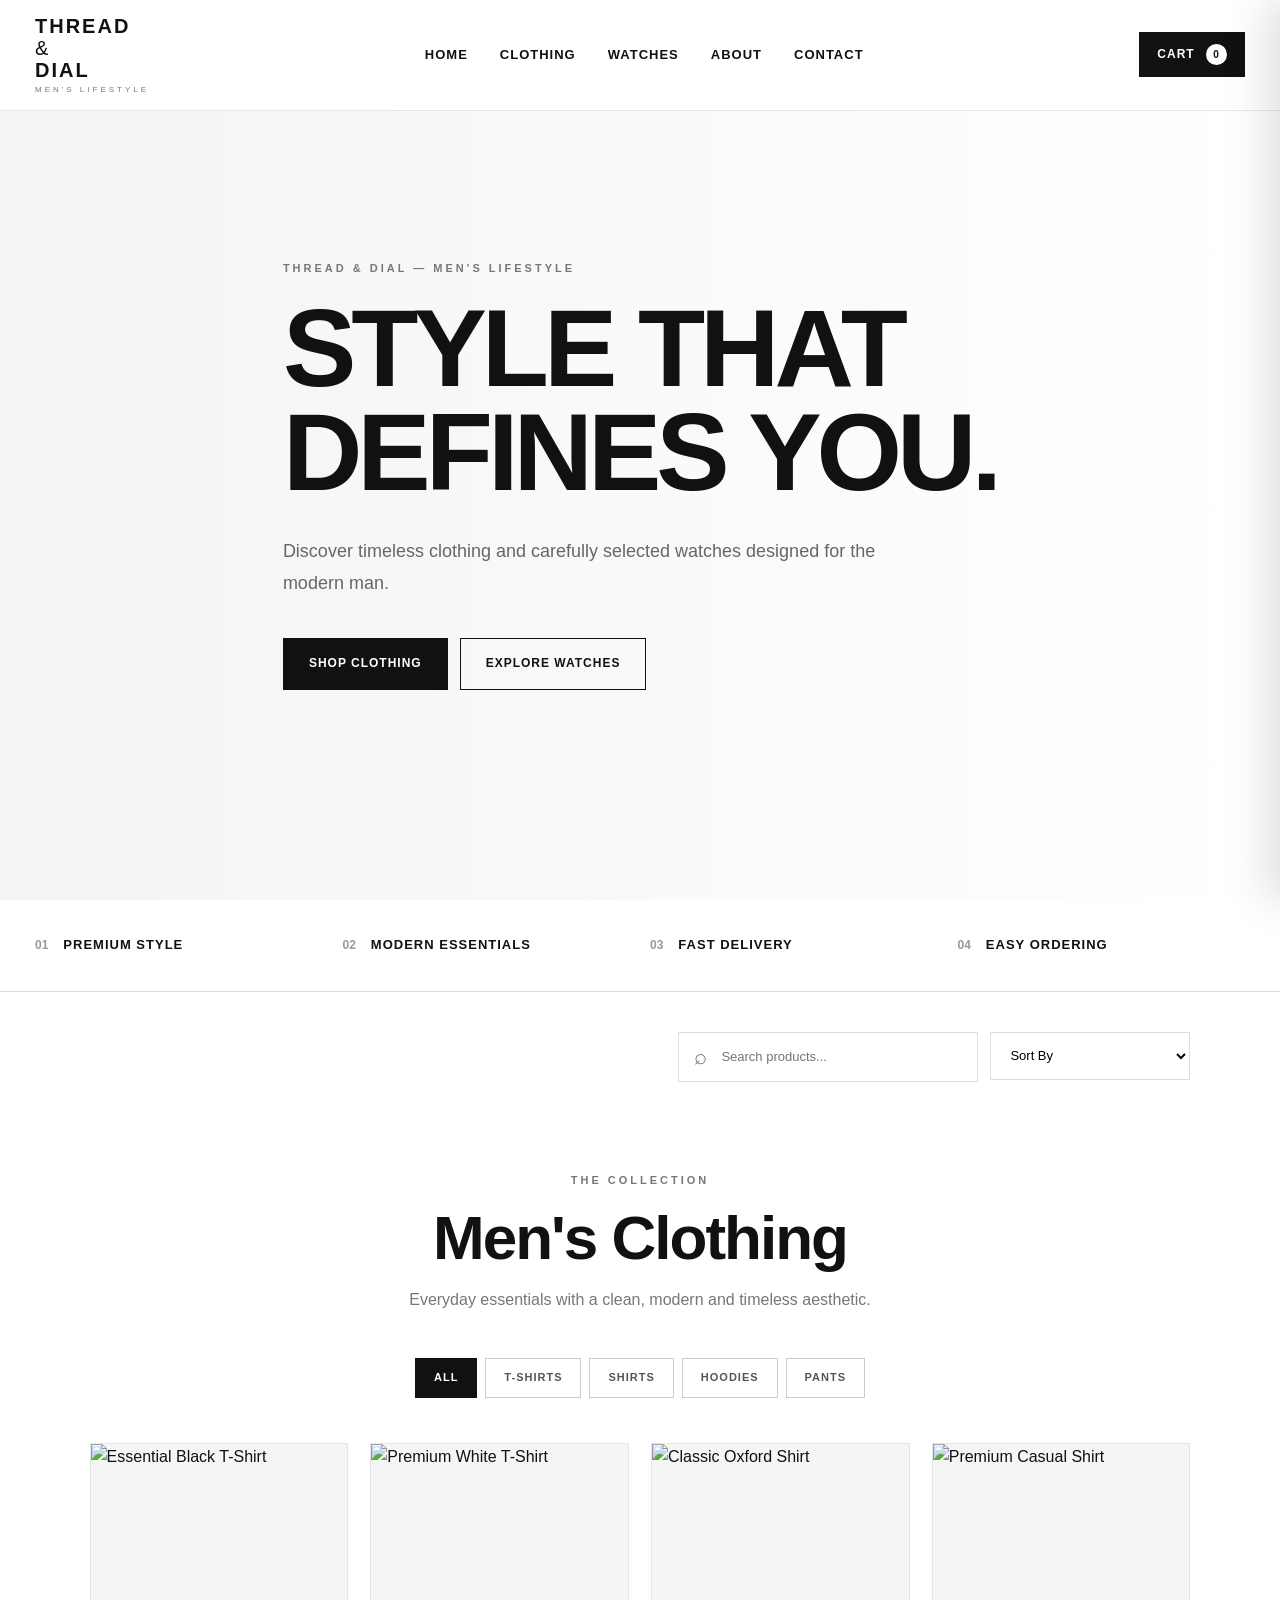
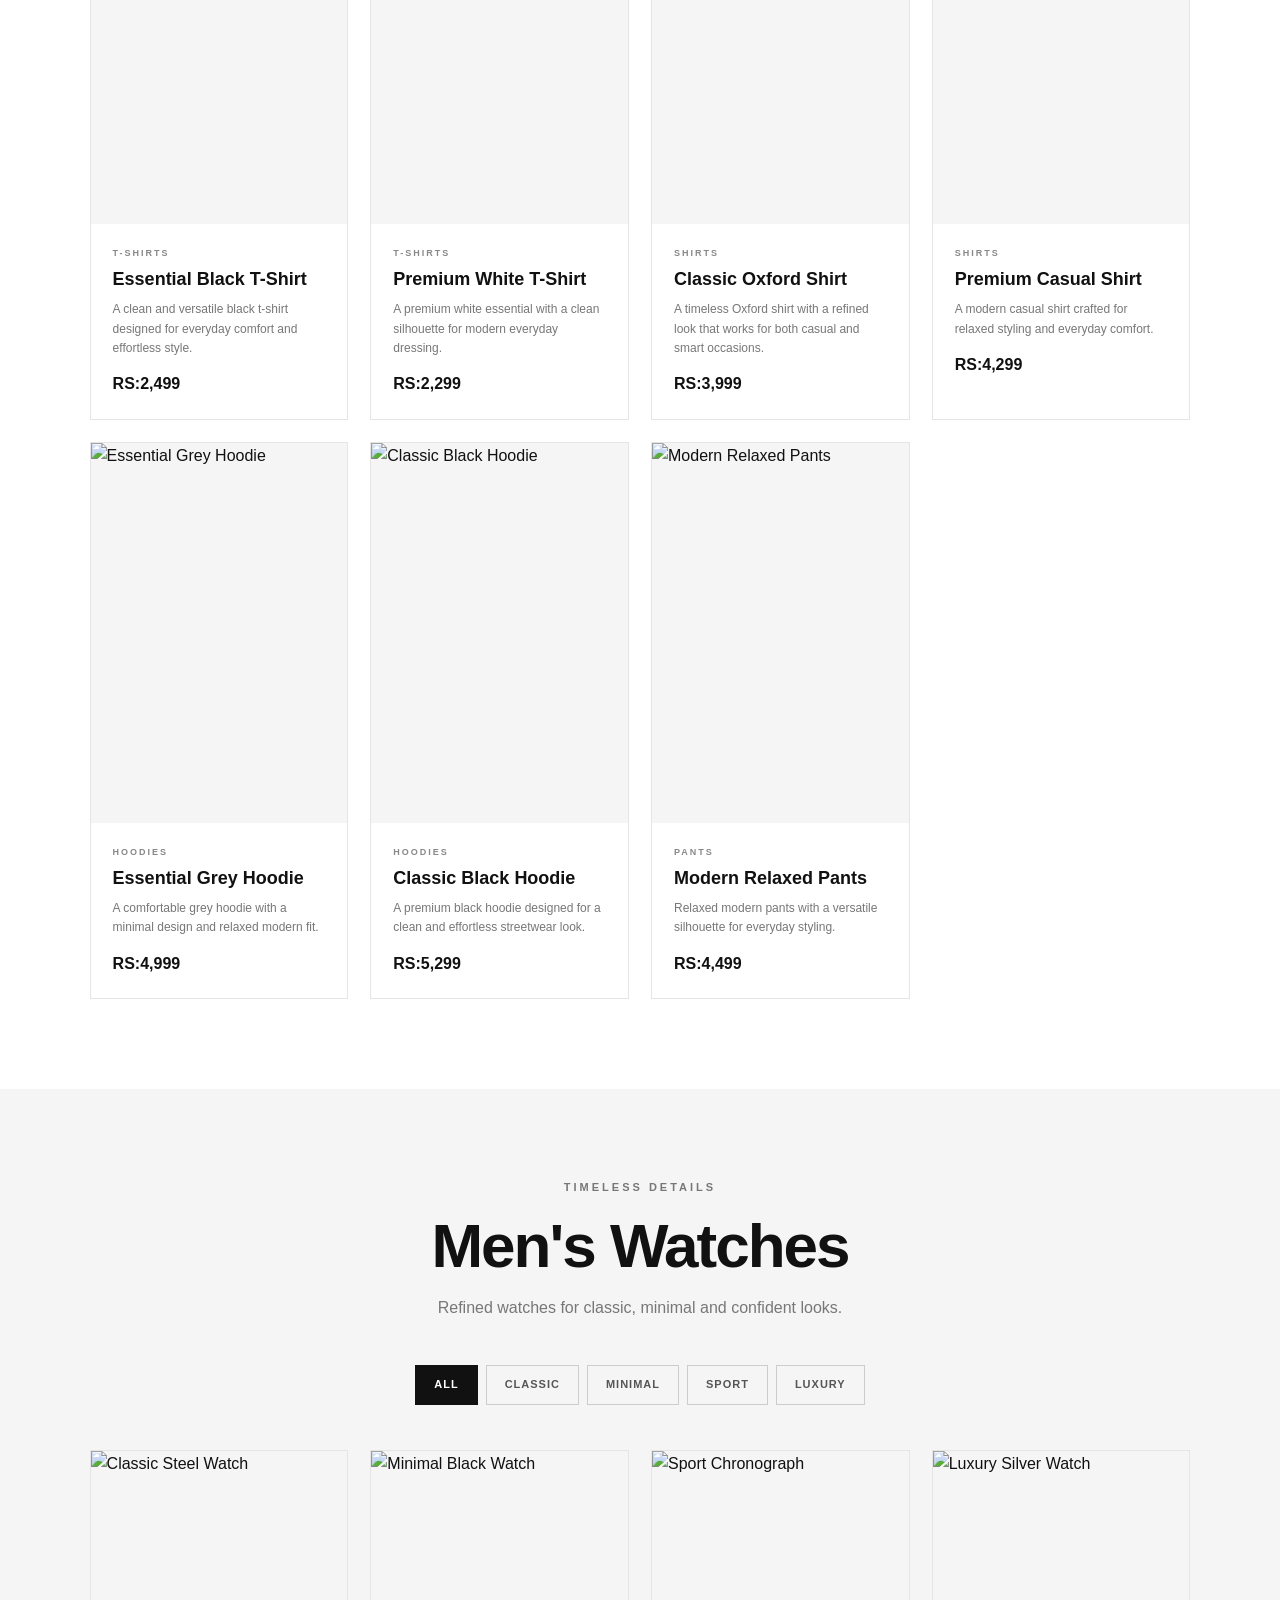
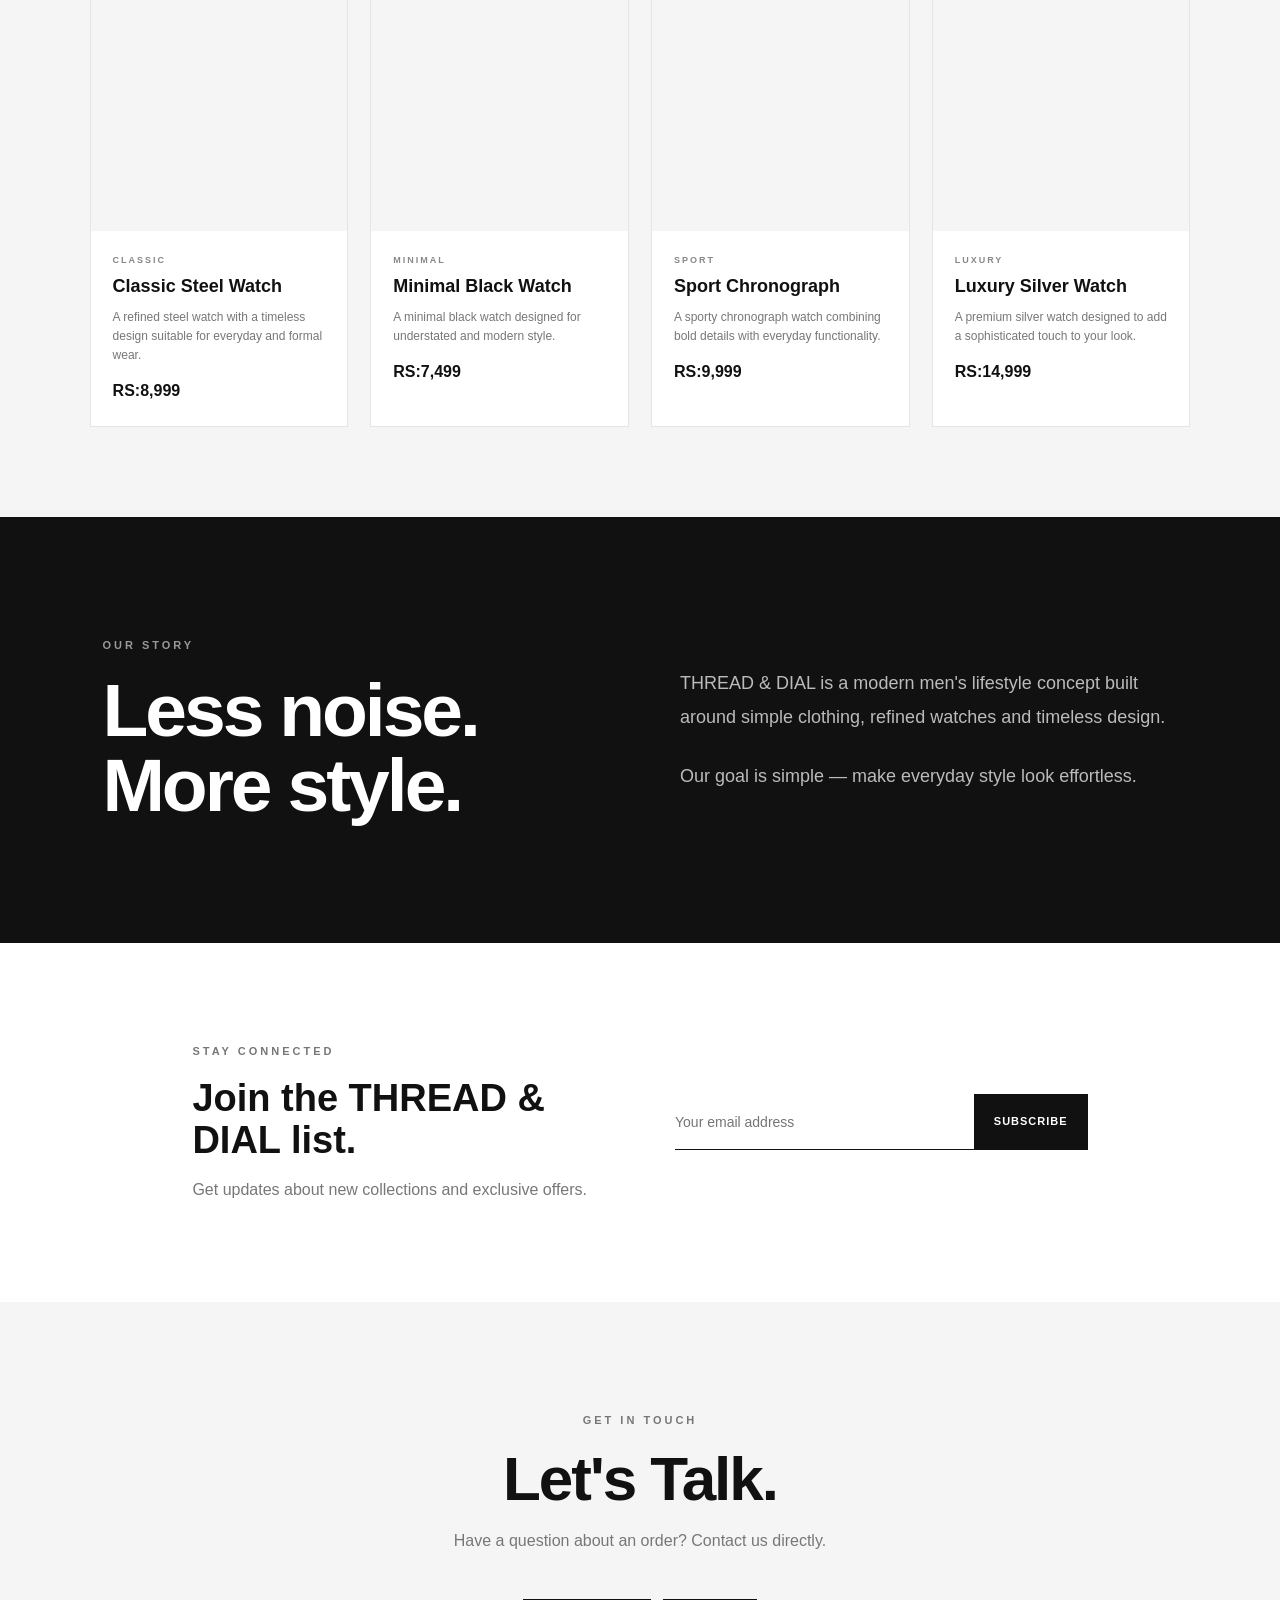
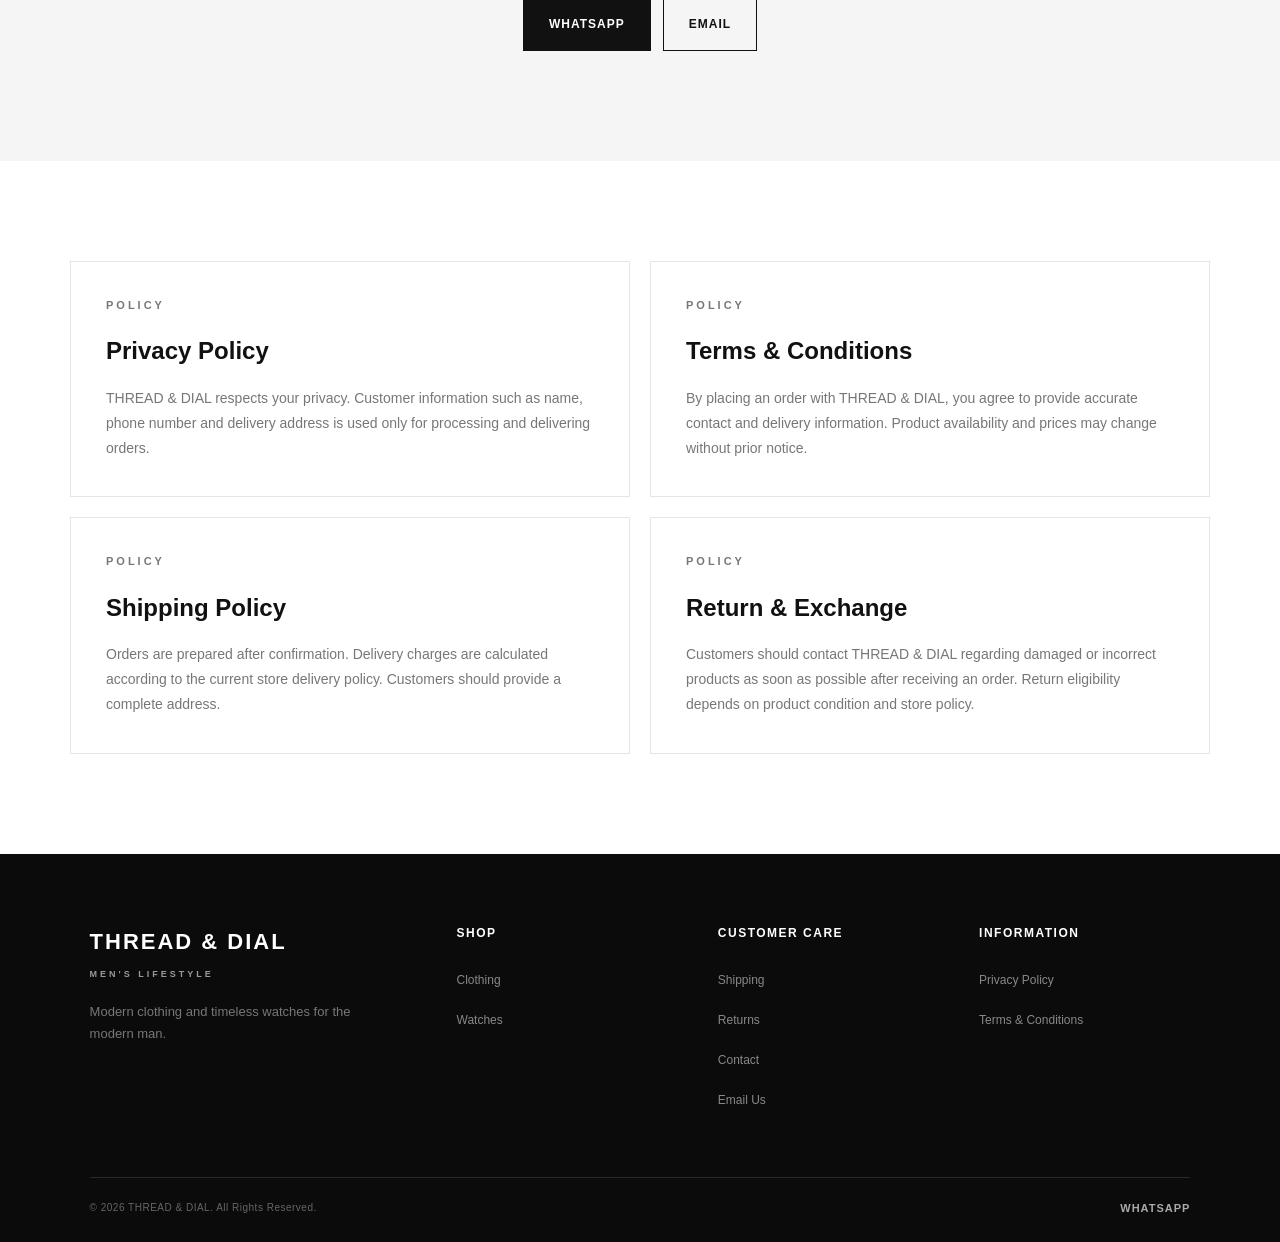
==== commit ad267dbd: "Complete ecommerce website updates" ====
--- a/index.html
+++ b/index.html
@@ -5,11 +5,49 @@
     <meta charset="UTF-8">
     <meta name="viewport" content="width=device-width, initial-scale=1.0">
 
-    <title>THREAD & DIAL | Men's Lifestyle</title>
+    <title>THREAD & DIAL | Men's Clothing & Watches</title>
 
     <meta name="description"
-        content="THREAD & DIAL — Modern men's clothing and watches. Timeless essentials designed for everyday style.">
-
+        content="THREAD & DIAL offers modern men's clothing and watches designed for timeless everyday style.">
+
+    <meta name="keywords"
+        content="men's clothing, men's watches, t-shirts, shirts, hoodies, pants, watches, Thread and Dial">
+
+    <meta name="author" content="THREAD & DIAL">
+
+    <meta name="robots" content="index, follow">
+
+    <!-- FAVICON -->
+    <link rel="icon" type="image/png" href="images/favicon.png">
+
+    <!-- SOCIAL MEDIA PREVIEW -->
+    <meta property="og:title"
+        content="THREAD & DIAL | Men's Lifestyle">
+
+    <meta property="og:description"
+        content="Modern men's clothing and watches for timeless everyday style.">
+
+    <meta property="og:type" content="website">
+
+    <meta property="og:url"
+        content="https://thread-and-dial.vercel.app/">
+
+    <meta property="og:image"
+        content="https://thread-and-dial.vercel.app/images/og-image.jpg">
+
+    <!-- TWITTER / X PREVIEW -->
+    <meta name="twitter:card" content="summary_large_image">
+
+    <meta name="twitter:title"
+        content="THREAD & DIAL | Men's Lifestyle">
+
+    <meta name="twitter:description"
+        content="Modern men's clothing and watches for timeless everyday style.">
+
+    <meta name="twitter:image"
+        content="https://thread-and-dial.vercel.app/images/og-image.jpg">
+
+    <!-- CSS -->
     <link rel="stylesheet" href="style.css">
 </head>
 
@@ -462,77 +500,108 @@
 
     <!-- ================= FOOTER ================= -->
 
-    <footer>
-
-        <div class="footer-grid">
-
-            <div class="footer-brand">
-
-                <div class="footer-logo">
-                    THREAD & DIAL
-                </div>
-
-                <p>
-                    MEN'S LIFESTYLE
-                </p>
-
-                <span>
-                    Modern clothing and timeless watches
-                    for the modern man.
-                </span>
-
-            </div>
-
-
-            <div class="footer-column">
-
-                <h3>Shop</h3>
-
-                <a href="#clothing">Clothing</a>
-                <a href="#watches">Watches</a>
-
-            </div>
-
-
-            <div class="footer-column">
-
-                <h3>Customer Care</h3>
-
-                <a href="#shipping">Shipping</a>
-                <a href="#returns">Returns</a>
-                <a href="#contact">Contact</a>
-
-            </div>
-
-
-            <div class="footer-column">
-
-                <h3>Information</h3>
-
-                <a href="#privacy">Privacy Policy</a>
-                <a href="#terms">Terms & Conditions</a>
-
-            </div>
+   <footer>
+
+    <div class="footer-grid">
+
+        <!-- BRAND -->
+        <div class="footer-brand">
+
+            <div class="footer-logo">
+                THREAD & DIAL
+            </div>
+
+            <p>
+                MEN'S LIFESTYLE
+            </p>
+
+            <span>
+                Modern clothing and timeless watches
+                for the modern man.
+            </span>
 
         </div>
 
 
-        <div class="footer-bottom">
-
-            <span>
-                © 2026 THREAD & DIAL. All Rights Reserved.
-            </span>
-
-            <a
-                href="https://wa.me/923246387175"
-                target="_blank"
-            >
-                WhatsApp
+        <!-- SHOP -->
+        <div class="footer-column">
+
+            <h3>Shop</h3>
+
+            <a href="#clothing">
+                Clothing
             </a>
 
+            <a href="#watches">
+                Watches
+            </a>
+
         </div>
 
-    </footer>
+
+        <!-- CUSTOMER CARE -->
+<!-- CUSTOMER CARE -->
+
+<div class="footer-column">
+
+    <h3>Customer Care</h3>
+
+    <a href="shipping-policy.html">
+        Shipping
+    </a>
+
+    <a href="return-policy.html">
+        Returns
+    </a>
+
+    <a href="#contact">
+        Contact
+    </a>
+
+    <a href="mailto:huzaifaanwar924@gmail.com">
+        Email Us
+    </a>
+
+</div>
+
+
+<!-- INFORMATION -->
+
+<div class="footer-column">
+
+    <h3>Information</h3>
+
+    <a href="privacy-policy.html">
+        Privacy Policy
+    </a>
+
+    <a href="terms.html">
+        Terms & Conditions
+    </a>
+
+</div>
+
+    </div>
+
+
+    <!-- FOOTER BOTTOM -->
+    <div class="footer-bottom">
+
+        <span>
+            © 2026 THREAD & DIAL. All Rights Reserved.
+        </span>
+
+        <a
+            href="https://wa.me/923246387175"
+            target="_blank"
+            rel="noopener noreferrer"
+        >
+            WhatsApp
+        </a>
+
+    </div>
+
+</footer>
 
 
     <!-- ================= PRODUCT MODAL ================= -->
--- a/style.css
+++ b/style.css
@@ -2085,4 +2085,408 @@
         display: none;
     }
 
+}
+/* =====================================================
+   POLICY PAGES
+===================================================== */
+
+.policy-page {
+    min-height: 100vh;
+    padding: 150px 25px 100px;
+    background: #f7f7f7;
+}
+
+.policy-container {
+    max-width: 900px;
+    margin: auto;
+    padding: 60px;
+    background: #fff;
+    border: 1px solid #e5e5e5;
+}
+
+.policy-container h1 {
+    margin-bottom: 25px;
+    font-size: clamp(40px, 6vw, 65px);
+    line-height: 1;
+    letter-spacing: -2px;
+}
+
+.policy-intro {
+    margin-bottom: 50px;
+    color: #666;
+    font-size: 17px;
+    line-height: 1.8;
+}
+
+.policy-container section {
+    margin-bottom: 35px;
+}
+
+.policy-container h2 {
+    margin-bottom: 12px;
+    font-size: 22px;
+}
+
+.policy-container section p {
+    color: #666;
+    font-size: 15px;
+    line-height: 1.8;
+}
+
+.policy-container .btn {
+    margin-top: 15px;
+}
+
+
+/* MOBILE POLICY */
+
+@media (max-width: 768px) {
+
+    .policy-page {
+        padding: 120px 15px 70px;
+    }
+
+    .policy-container {
+        padding: 35px 25px;
+    }
+
+    .policy-container h1 {
+        font-size: 42px;
+    }
+
+    .policy-intro {
+        font-size: 15px;
+    }
+
+    .policy-container h2 {
+        font-size: 19px;
+    }
+
+}
+/* =====================================================
+   404 ERROR PAGE
+===================================================== */
+
+.error-page {
+    min-height: calc(100vh - 160px);
+
+    padding: 160px 25px 100px;
+
+    display: flex;
+
+    align-items: center;
+
+    justify-content: center;
+
+    text-align: center;
+
+    background:
+        linear-gradient(
+            135deg,
+            #f5f5f5 0%,
+            #ffffff 50%,
+            #eeeeee 100%
+        );
+}
+
+.error-content {
+    max-width: 700px;
+
+    margin: auto;
+}
+
+.error-content .eyebrow {
+    margin-bottom: 15px;
+}
+
+.error-number {
+    font-size: clamp(120px, 22vw, 250px);
+
+    font-weight: 900;
+
+    line-height: 0.9;
+
+    letter-spacing: -12px;
+
+    color: #111;
+
+    margin-bottom: 25px;
+}
+
+.error-content h1 {
+    font-size: clamp(32px, 5vw, 55px);
+
+    line-height: 1.1;
+
+    margin-bottom: 18px;
+
+    letter-spacing: -2px;
+}
+
+.error-content > p:not(.eyebrow) {
+    max-width: 520px;
+
+    margin: 0 auto 35px;
+
+    color: #777;
+
+    font-size: 16px;
+
+    line-height: 1.8;
+}
+
+.error-buttons {
+    display: flex;
+
+    justify-content: center;
+
+    flex-wrap: wrap;
+
+    gap: 12px;
+}
+
+
+/* =====================================================
+   PROFESSIONAL FOOTER
+===================================================== */
+
+footer {
+    padding: 70px 7% 25px;
+
+    background: #0b0b0b;
+
+    color: #fff;
+
+    text-align: left;
+}
+
+.footer-grid {
+    max-width: 1250px;
+
+    margin: auto;
+
+    display: grid;
+
+    grid-template-columns:
+        1.5fr 1fr 1fr 1fr;
+
+    gap: 50px;
+
+    padding-bottom: 55px;
+
+    border-bottom: 1px solid #292929;
+}
+
+.footer-brand {
+    max-width: 300px;
+}
+
+.footer-logo {
+    font-size: 22px;
+
+    font-weight: 800;
+
+    letter-spacing: 2px;
+}
+
+.footer-brand p {
+    margin-top: 8px;
+
+    color: #999;
+
+    font-size: 9px;
+
+    letter-spacing: 3px;
+
+    font-weight: 600;
+}
+
+.footer-brand span {
+    display: block;
+
+    margin-top: 20px;
+
+    color: #777;
+
+    font-size: 13px;
+
+    line-height: 1.7;
+}
+
+.footer-column {
+    display: flex;
+
+    flex-direction: column;
+
+    align-items: flex-start;
+}
+
+.footer-column h3 {
+    margin-bottom: 18px;
+
+    font-size: 12px;
+
+    text-transform: uppercase;
+
+    letter-spacing: 1.5px;
+}
+
+.footer-column a {
+    margin-bottom: 11px;
+
+    color: #888;
+
+    font-size: 12px;
+
+    transition: 0.3s;
+}
+
+.footer-column a:hover {
+    color: #fff;
+
+    transform: translateX(3px);
+}
+
+.footer-bottom {
+    max-width: 1250px;
+
+    margin: auto;
+
+    padding-top: 22px;
+
+    display: flex;
+
+    align-items: center;
+
+    justify-content: space-between;
+
+    gap: 20px;
+}
+
+.footer-bottom span {
+    color: #666;
+
+    font-size: 10px;
+
+    letter-spacing: 0.5px;
+}
+
+.footer-bottom a {
+    color: #aaa;
+
+    font-size: 11px;
+
+    font-weight: 700;
+
+    text-transform: uppercase;
+
+    letter-spacing: 1px;
+
+    transition: 0.3s;
+}
+
+.footer-bottom a:hover {
+    color: #fff;
+}
+
+
+/* =====================================================
+   RESPONSIVE FIXES
+===================================================== */
+
+@media (max-width: 768px) {
+
+    .error-page {
+        min-height: calc(100vh - 130px);
+
+        padding: 130px 20px 70px;
+    }
+
+    .error-number {
+        font-size: clamp(100px, 30vw, 170px);
+
+        letter-spacing: -7px;
+    }
+
+    .error-content h1 {
+        font-size: 34px;
+    }
+
+    .error-content > p:not(.eyebrow) {
+        font-size: 14px;
+    }
+
+    .error-buttons {
+        flex-direction: column;
+
+        max-width: 350px;
+
+        margin: auto;
+    }
+
+    .error-buttons .btn {
+        width: 100%;
+    }
+
+    footer {
+        padding: 55px 25px 20px;
+    }
+
+    .footer-grid {
+        grid-template-columns: 1fr 1fr;
+
+        gap: 40px 25px;
+
+        padding-bottom: 40px;
+    }
+
+    .footer-brand {
+        grid-column: 1 / -1;
+
+        max-width: 100%;
+    }
+
+    .footer-bottom {
+        flex-direction: column;
+
+        align-items: flex-start;
+
+        gap: 12px;
+    }
+
+}
+
+
+@media (max-width: 500px) {
+
+    .error-page {
+        padding-top: 120px;
+    }
+
+    .error-number {
+        font-size: 110px;
+
+        letter-spacing: -5px;
+    }
+
+    .error-content h1 {
+        font-size: 30px;
+    }
+
+    .footer-grid {
+        grid-template-columns: 1fr;
+
+        gap: 30px;
+    }
+
+    .footer-brand {
+        grid-column: auto;
+    }
+
+    .footer-column {
+        border-top: 1px solid #222;
+
+        padding-top: 25px;
+    }
+
 }
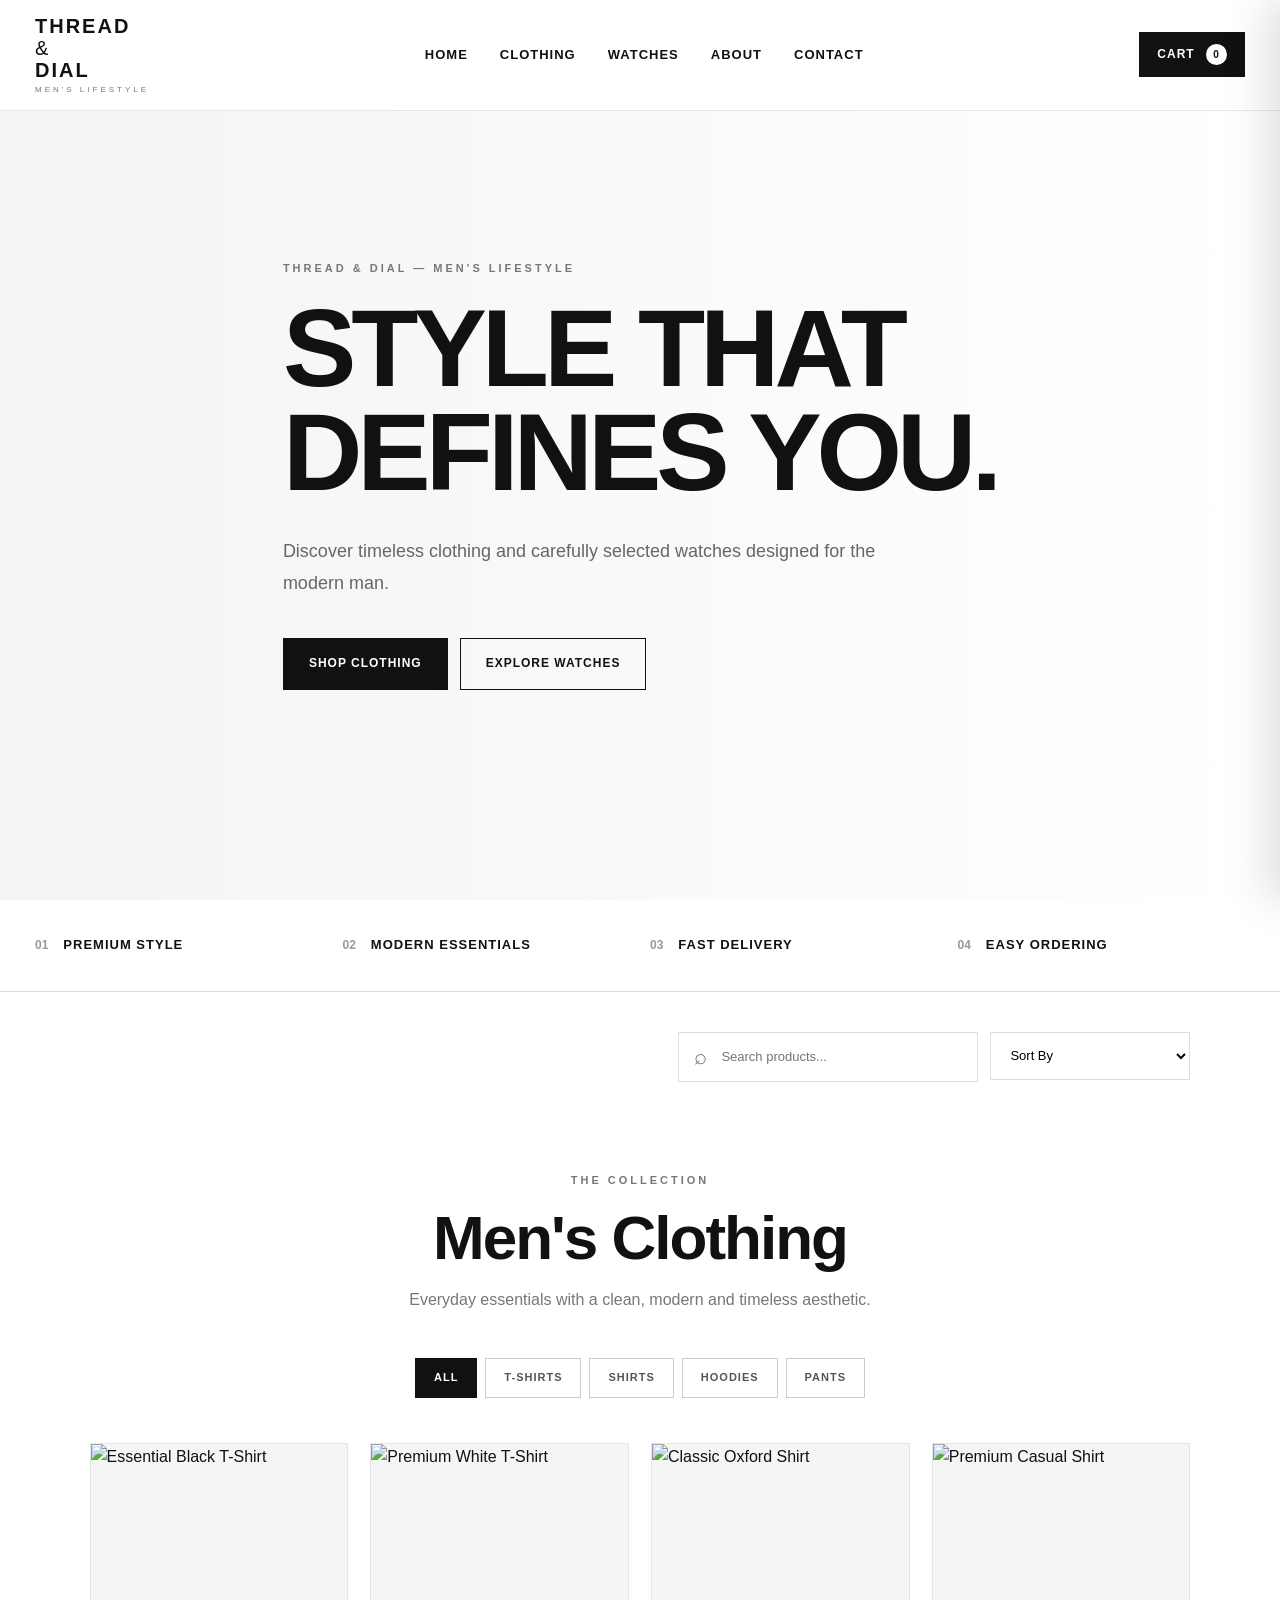
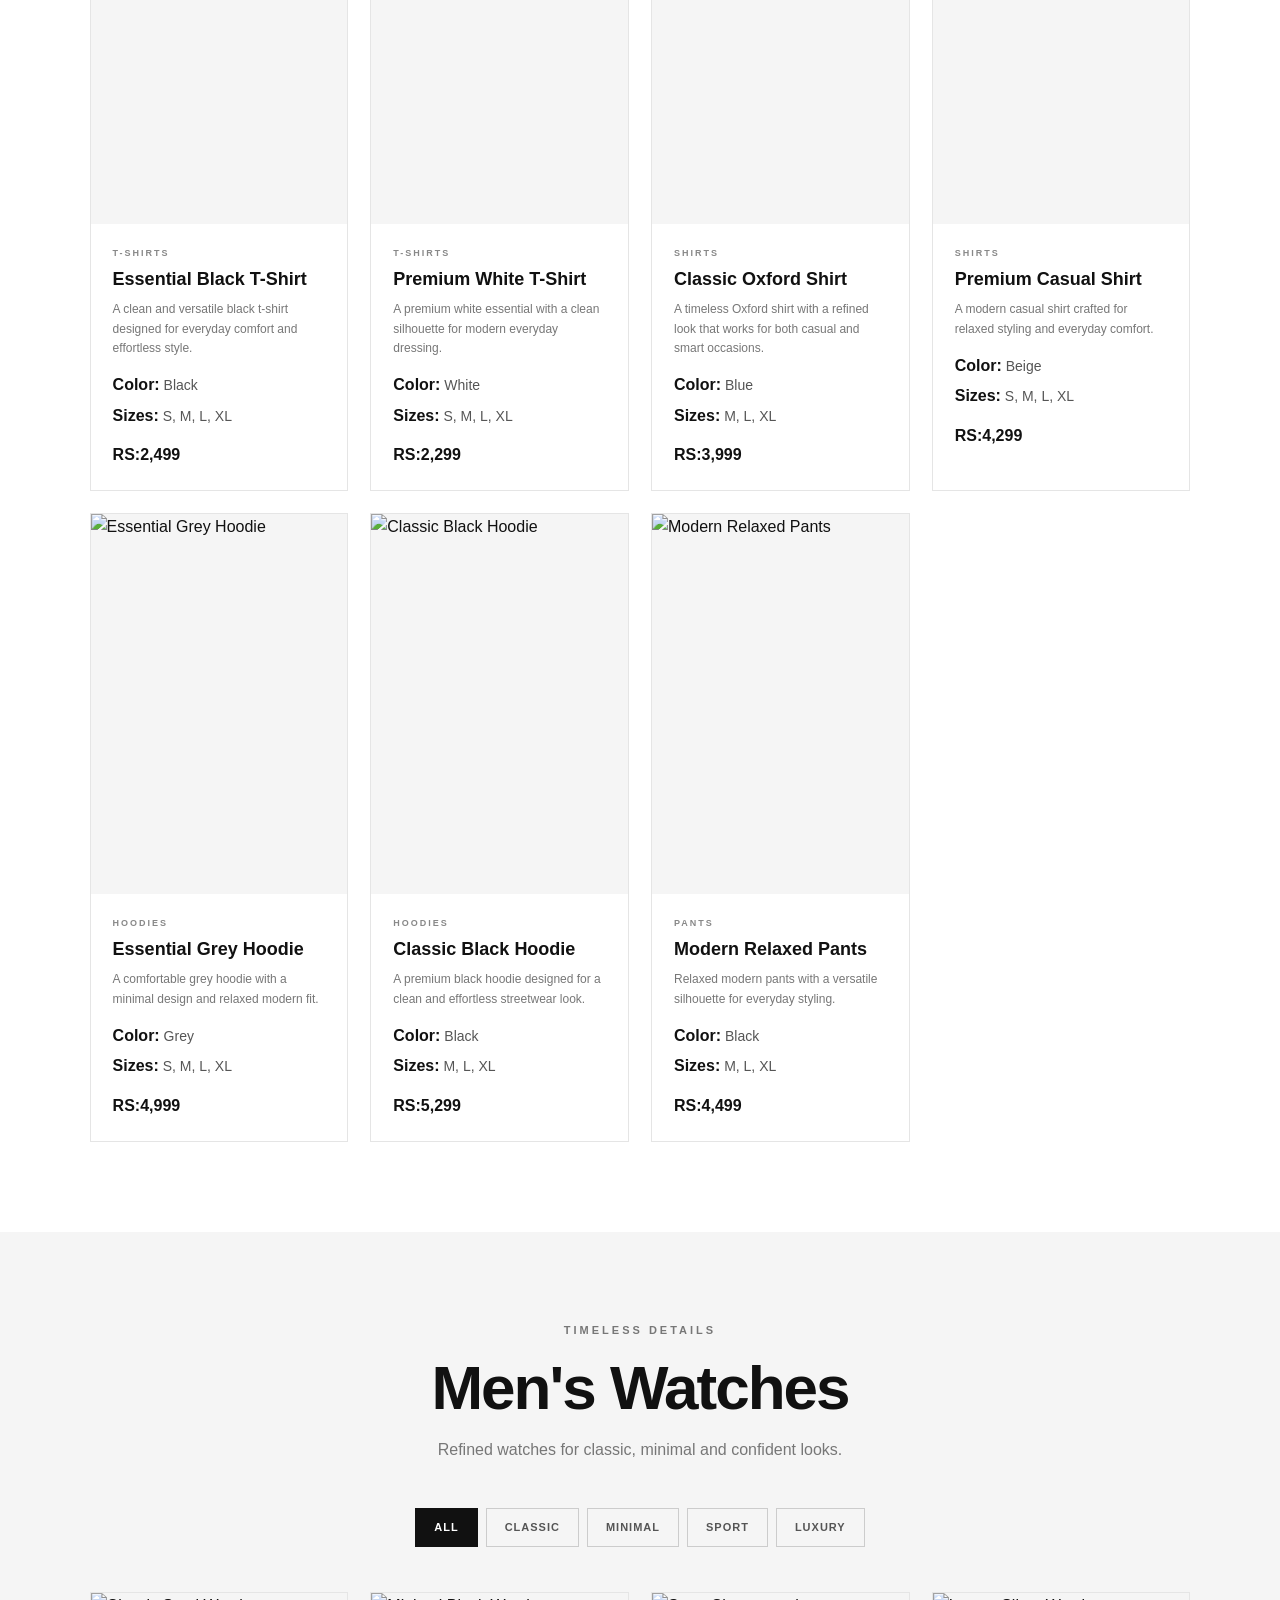
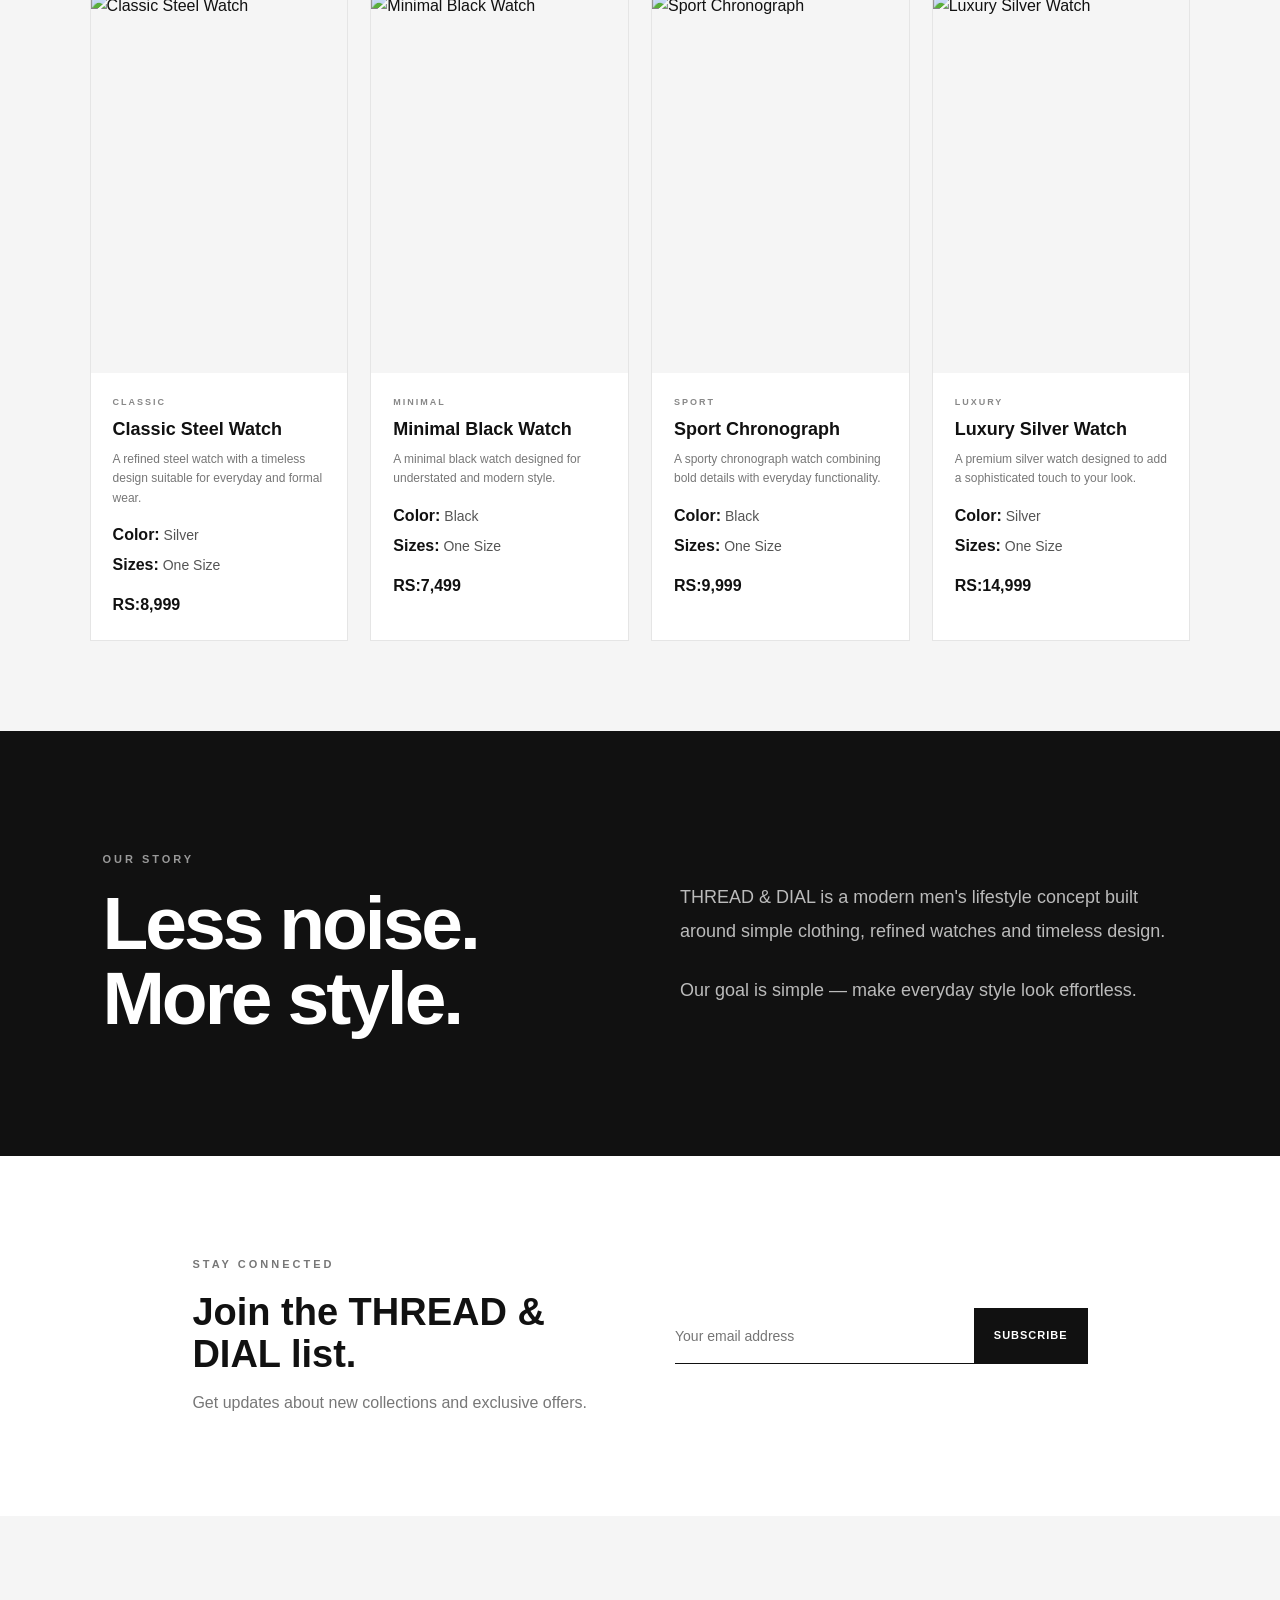
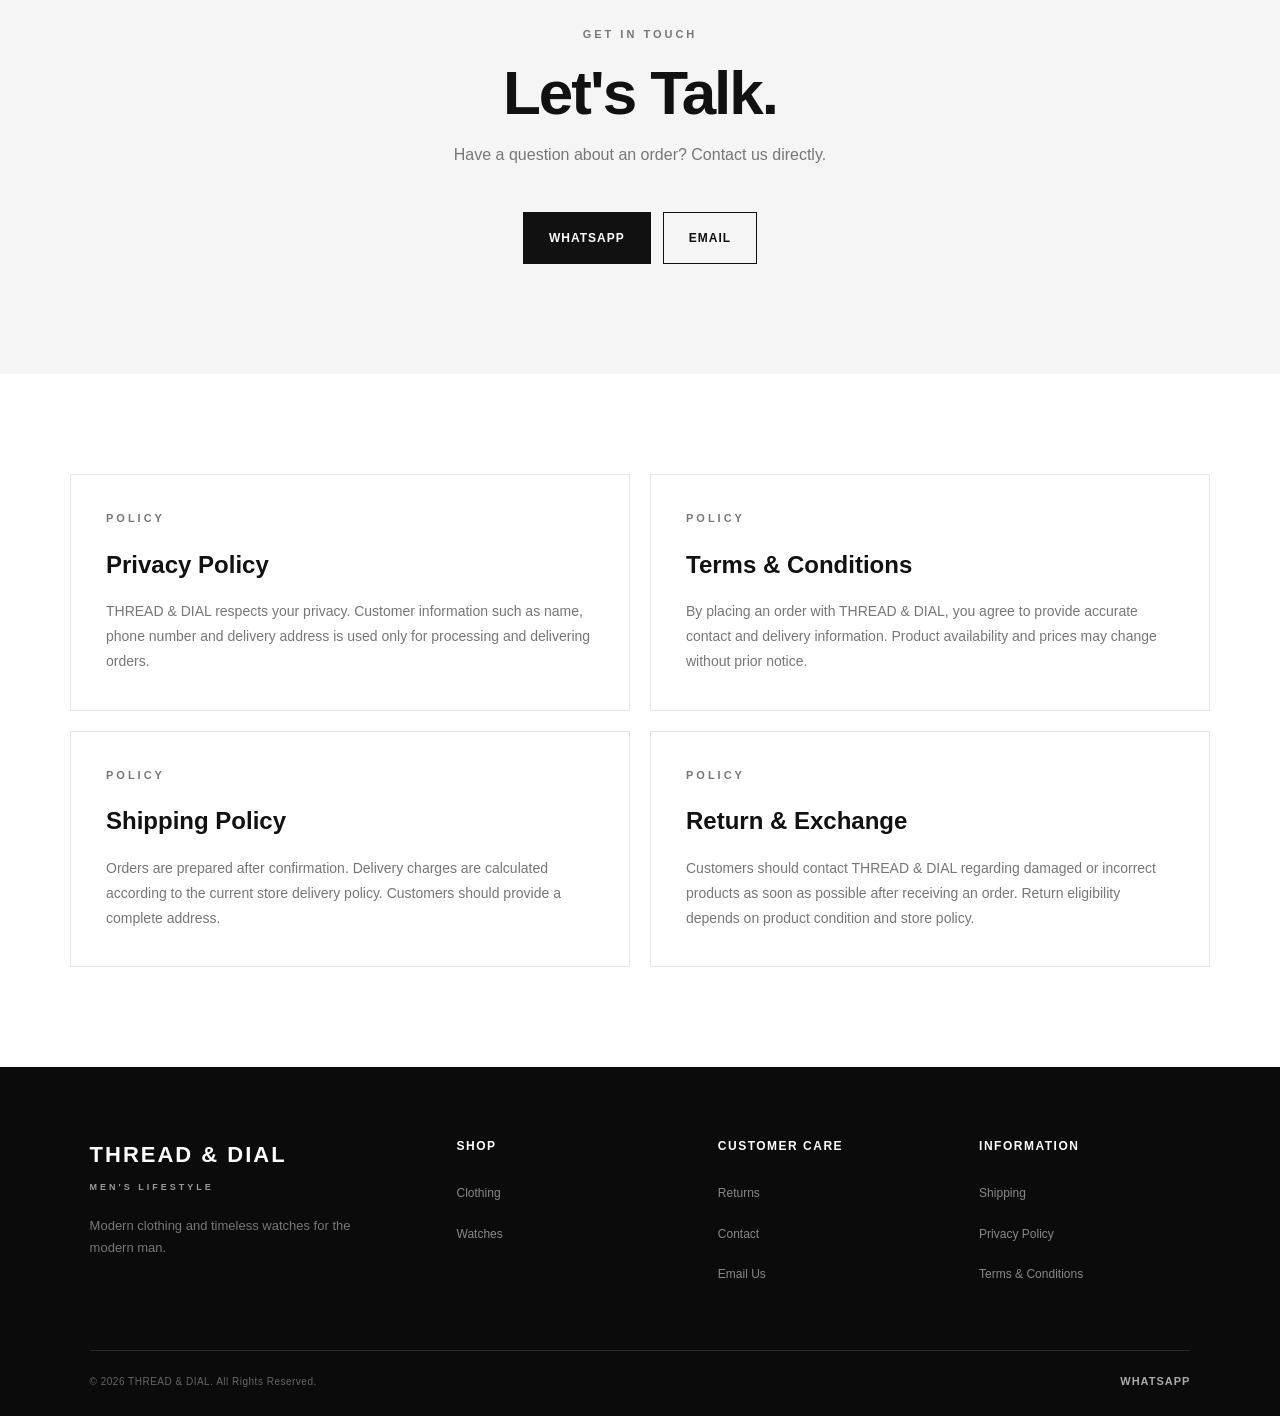
==== commit 5aa58302: "Fix product size and color selection" ====
--- a/index.html
+++ b/index.html
@@ -546,30 +546,31 @@
 
     <h3>Customer Care</h3>
 
+    
+
+    <a href="return-policy.html">
+        Returns
+    </a>
+
+    <a href="#contact">
+        Contact
+    </a>
+
+    <a href="mailto:huzaifaanwar924@gmail.com">
+        Email Us
+    </a>
+
+</div>
+
+
+<!-- INFORMATION -->
+
+<div class="footer-column">
+
+    <h3>Information</h3>
     <a href="shipping-policy.html">
         Shipping
     </a>
-
-    <a href="return-policy.html">
-        Returns
-    </a>
-
-    <a href="#contact">
-        Contact
-    </a>
-
-    <a href="mailto:huzaifaanwar924@gmail.com">
-        Email Us
-    </a>
-
-</div>
-
-
-<!-- INFORMATION -->
-
-<div class="footer-column">
-
-    <h3>Information</h3>
 
     <a href="privacy-policy.html">
         Privacy Policy
--- a/style.css
+++ b/style.css
@@ -2489,4 +2489,85 @@
         padding-top: 25px;
     }
 
+}
+/* =====================================================
+   PRODUCT OPTIONS
+===================================================== */
+
+.product-options {
+    margin-top: 14px;
+    padding-top: 12px;
+    border-top: 1px solid #eee;
+}
+
+.product-options p {
+    margin: 5px 0;
+    color: #777;
+    font-size: 12px;
+    line-height: 1.5;
+}
+
+.product-options strong {
+    color: #111;
+    font-size: 11px;
+    font-weight: 700;
+    letter-spacing: 0.5px;
+}
+/* =====================================================
+   PRODUCT MODAL OPTIONS
+===================================================== */
+
+.option-buttons {
+    display: flex;
+    flex-wrap: wrap;
+    gap: 10px;
+    margin-top: 12px;
+}
+
+.option-btn {
+    min-width: 55px;
+    padding: 12px 18px;
+    border: 1px solid #d8d8d8;
+    background: #fff;
+    color: #111;
+    font-size: 14px;
+    font-weight: 600;
+    cursor: pointer;
+    transition: all 0.2s ease;
+}
+
+.option-btn:hover {
+    border-color: #111;
+}
+
+.option-btn.active {
+    background: #111;
+    color: #fff;
+    border-color: #111;
+}
+
+.product-details {
+    margin: 14px 0;
+    display: flex;
+    flex-direction: column;
+    gap: 5px;
+}
+
+.product-details p {
+    margin: 0;
+    font-size: 14px;
+    color: #555;
+}
+
+.product-details strong {
+    color: #111;
+}
+
+.cart-variant {
+    display: flex;
+    flex-direction: column;
+    gap: 3px;
+    margin: 8px 0;
+    font-size: 13px;
+    color: #666;
 }
